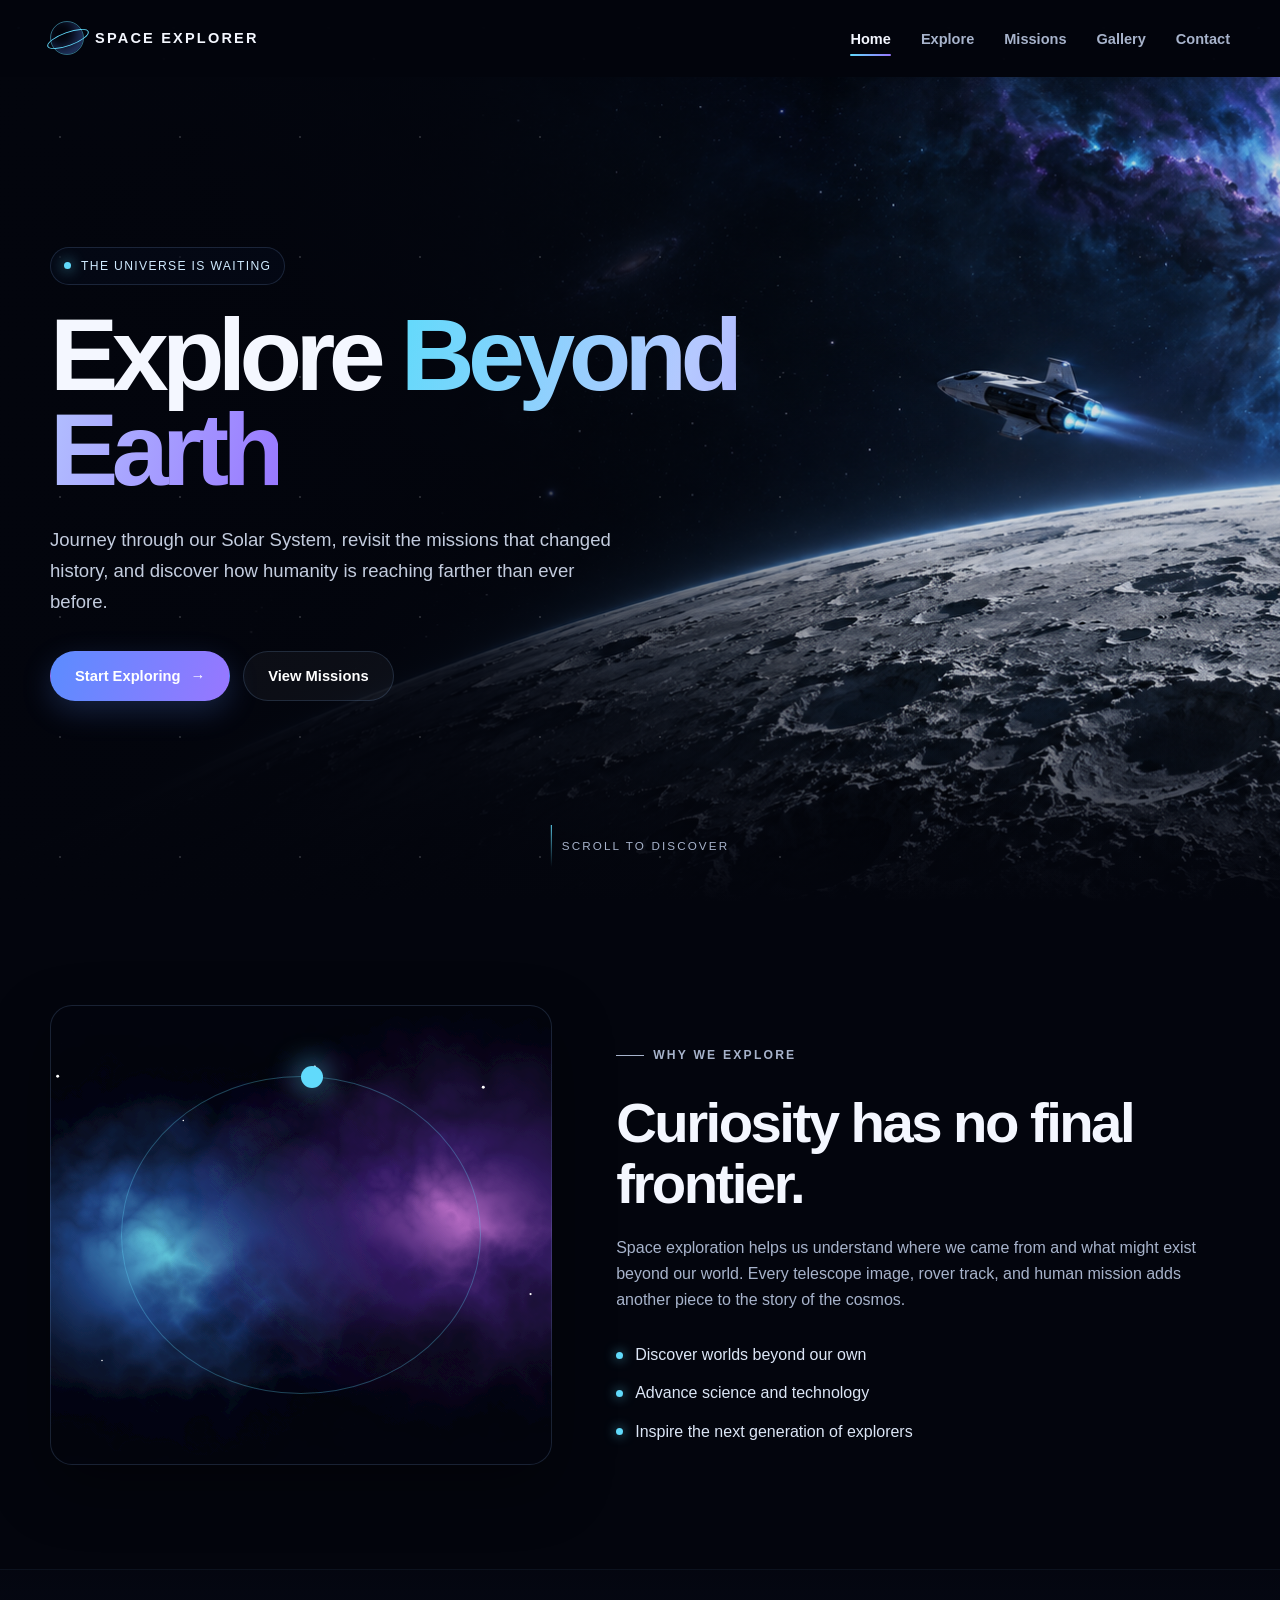
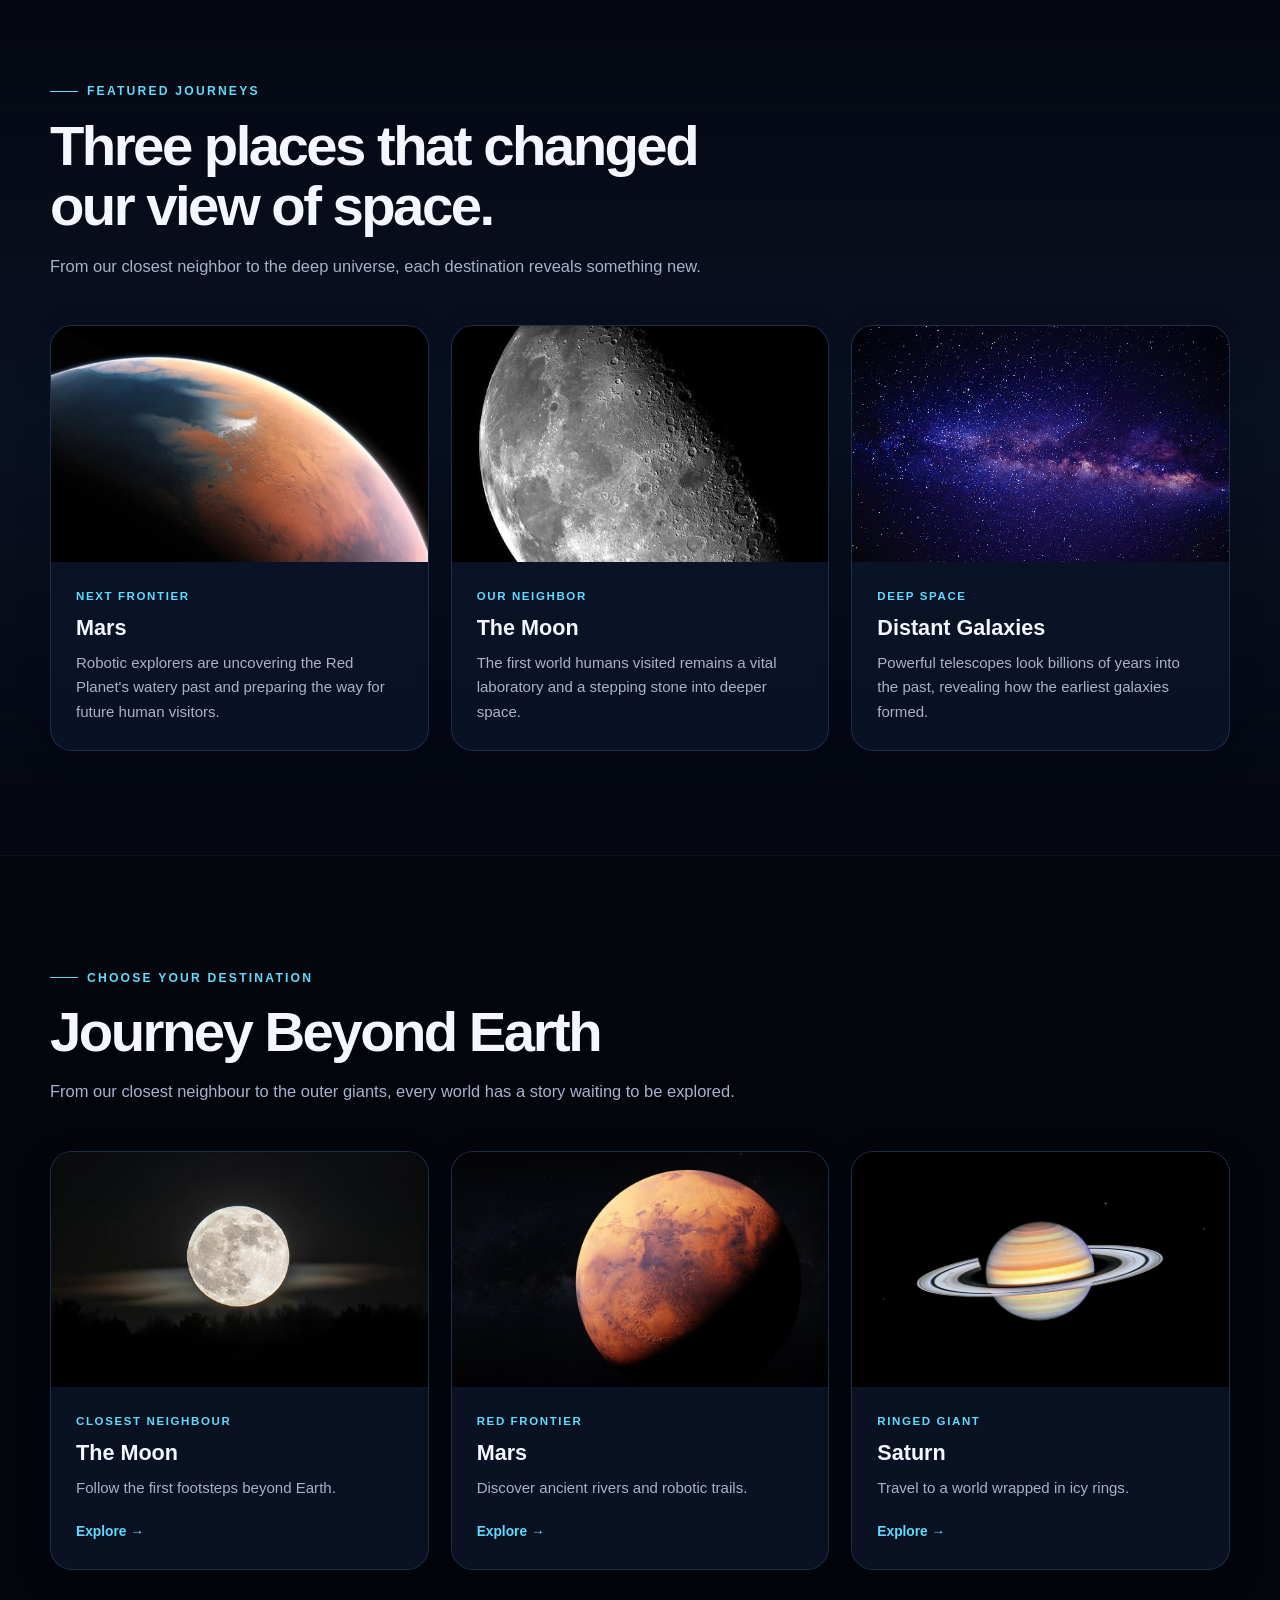
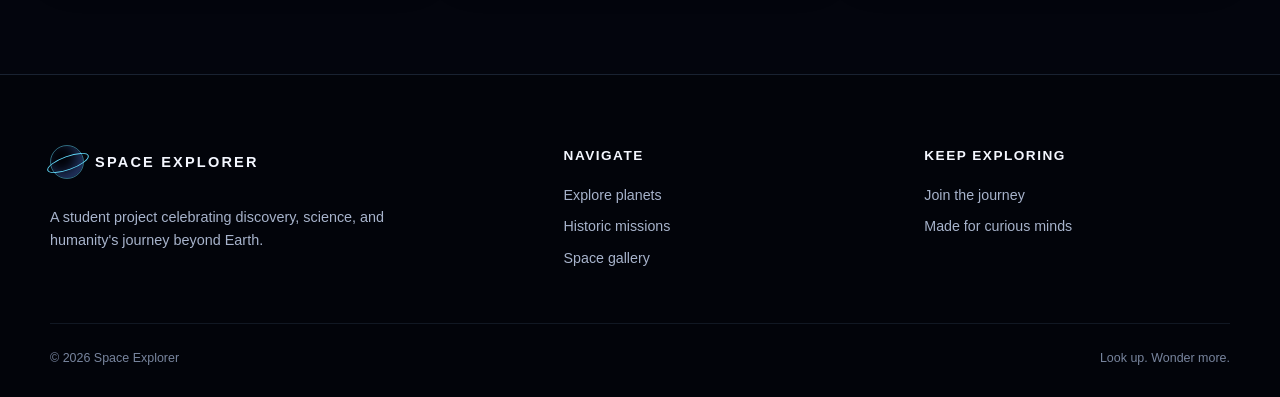
==== index.html @ 7b2f28d3 "Initial Space Explorer website" ====
<!DOCTYPE html>
<html lang="en">
<head>
  <meta charset="UTF-8">
  <meta name="viewport" content="width=device-width, initial-scale=1.0">
  <meta name="description" content="A modern student-built website about planets, missions and the wonder of space exploration.">
  <title>Space Explorer | Explore Beyond Earth</title>
  <link rel="stylesheet" href="css/style.css">
  <script src="js/script.js" defer></script>
</head>
<body>
  <header class="site-header">
    <nav class="navbar container" aria-label="Main navigation">
      <a class="logo" href="index.html" aria-label="Space Explorer home">
        <span class="logo-mark" aria-hidden="true"></span>SPACE EXPLORER
      </a>
      <button class="menu-toggle" type="button" aria-label="Open navigation menu" aria-expanded="false">
        <span></span>
      </button>
      <ul class="nav-links">
        <li><a class="nav-link active" href="index.html" aria-current="page">Home</a></li>
        <li><a class="nav-link" href="explore.html">Explore</a></li>
        <li><a class="nav-link" href="missions.html">Missions</a></li>
        <li><a class="nav-link" href="gallery.html">Gallery</a></li>
        <li><a class="nav-link" href="contact.html">Contact</a></li>
      </ul>
    </nav>
  </header>

  <main>
    <section class="hero">
      <div class="container">
        <div class="hero-content">
          <p class="hero-kicker">The universe is waiting</p>
          <h1>Explore <span>Beyond Earth</span></h1>
          <p class="hero-copy">Journey through our Solar System, revisit the missions that changed history, and discover how humanity is reaching farther than ever before.</p>
          <div class="hero-actions">
            <a class="button" href="explore.html">Start Exploring <span class="button-arrow" aria-hidden="true">→</span></a>
            <a class="button button-ghost" href="missions.html">View Missions</a>
          </div>
        </div>
      </div>
      <a class="scroll-cue" href="#about">Scroll to discover</a>
    </section>

    <section class="section" id="about">
      <div class="container story-grid">
        <div class="story-visual reveal" aria-hidden="true">
          <div class="story-orbit"></div>
        </div>
        <div class="story-content reveal delay-1">
          <p class="eyebrow">Why we explore</p>
          <h2 class="section-title">Curiosity has no final frontier.</h2>
          <p>Space exploration helps us understand where we came from and what might exist beyond our world. Every telescope image, rover track, and human mission adds another piece to the story of the cosmos.</p>
          <ul class="mini-list">
            <li>Discover worlds beyond our own</li>
            <li>Advance science and technology</li>
            <li>Inspire the next generation of explorers</li>
          </ul>
        </div>
      </div>
    </section>

    <section class="section section-soft">
      <div class="container">
        <div class="section-heading reveal">
          <p class="eyebrow">Featured journeys</p>
          <h2 class="section-title">Three places that changed our view of space.</h2>
          <p class="section-copy">From our closest neighbor to the deep universe, each destination reveals something new.</p>
        </div>
        <div class="card-grid">
          <article class="feature-card reveal">
            <div class="feature-image">
              <img src="images/marss.webp" alt="Stylized view of the red planet Mars" loading="lazy">
            </div>
            <div class="card-body">
              <span class="card-label">Next frontier</span>
              <h3 class="card-title">Mars</h3>
              <p class="card-copy">Robotic explorers are uncovering the Red Planet's watery past and preparing the way for future human visitors.</p>
            </div>
          </article>

          <article class="feature-card reveal delay-1">
            <div class="feature-image">
              <img src="images/moooon.jpg" alt="Lunar lander standing on the Moon" loading="lazy">
            </div>
            <div class="card-body">
              <span class="card-label">Our neighbor</span>
              <h3 class="card-title">The Moon</h3>
              <p class="card-copy">The first world humans visited remains a vital laboratory and a stepping stone into deeper space.</p>
            </div>
          </article>

          <article class="feature-card reveal delay-2">
            <div class="feature-image">
              <img src="images/gal.jpg" alt="Colorful blue and violet nebula" loading="lazy">
            </div>
            <div class="card-body">
              <span class="card-label">Deep space</span>
              <h3 class="card-title">Distant Galaxies</h3>
              <p class="card-copy">Powerful telescopes look billions of years into the past, revealing how the earliest galaxies formed.</p>
            </div>
          </article>
        </div>
      </div>
    </section>

    <section class="section">
      <div class="container">
        <div class="section-heading reveal">
          <p class="eyebrow">Choose your destination</p>
          <h2 class="section-title">Journey Beyond Earth</h2>
          <p class="section-copy">From our closest neighbour to the outer giants, every world has a story waiting to be explored.</p>
        </div>
        <div class="destination-grid">
          <article class="destination-card reveal">
            <div class="destination-image">
              <img src="images/mooon.jpeg" alt="Lunar lander on the Moon" loading="lazy">
            </div>
            <div class="card-body">
              <span class="card-label">Closest neighbour</span>
              <h3 class="card-title">The Moon</h3>
              <p class="card-copy">Follow the first footsteps beyond Earth.</p>
              <a class="destination-link" href="missions.html">Explore →</a>
            </div>
          </article>

          <article class="destination-card reveal delay-1">
            <div class="destination-image">
              <img src="images/maars.avif" alt="The red planet Mars" loading="lazy">
            </div>
            <div class="card-body">
              <span class="card-label">Red frontier</span>
              <h3 class="card-title">Mars</h3>
              <p class="card-copy">Discover ancient rivers and robotic trails.</p>
              <a class="destination-link" href="explore.html">Explore →</a>
            </div>
          </article>

          <article class="destination-card reveal delay-2">
            <div class="destination-image">
              <img src="images/satuuurn.jpg" alt="Saturn and its bright ring system" loading="lazy">
            </div>
            <div class="card-body">
              <span class="card-label">Ringed giant</span>
              <h3 class="card-title">Saturn</h3>
              <p class="card-copy">Travel to a world wrapped in icy rings.</p>
              <a class="destination-link" href="explore.html">Explore →</a>
            </div>
          </article>
        </div>
      </div>
    </section>
  </main>

  <footer class="site-footer">
    <div class="container">
      <div class="footer-grid">
        <div class="footer-brand">
          <a class="logo" href="index.html">
            <span class="logo-mark" aria-hidden="true"></span>SPACE EXPLORER
          </a>
          <p>A student project celebrating discovery, science, and humanity's journey beyond Earth.</p>
        </div>
        <div class="footer-column">
          <h2>Navigate</h2>
          <a href="explore.html">Explore planets</a>
          <a href="missions.html">Historic missions</a>
          <a href="gallery.html">Space gallery</a>
        </div>
        <div class="footer-column">
          <h2>Keep exploring</h2>
          <a href="contact.html">Join the journey</a>
          <span>Made for curious minds</span>
        </div>
      </div>
      <div class="footer-bottom">
        <span>© 2026 Space Explorer</span>
        <span>Look up. Wonder more.</span>
      </div>
    </div>
  </footer>

  <button class="scroll-top" type="button" aria-label="Scroll to top">↑</button>
</body>
</html>
---- css/style.css ----
/* ---------- Design system ---------- */
:root {
  --bg: #03050d;
  --bg-soft: #080d1b;
  --surface: rgba(13, 22, 43, 0.76);
  --surface-solid: #0d162b;
  --line: rgba(143, 193, 255, 0.16);
  --text: #f4f7ff;
  --muted: #a7b3cb;
  --cyan: #61dafb;
  --blue: #5b8cff;
  --violet: #9877ff;
  --radius: 22px;
  --shadow: 0 22px 60px rgba(0, 0, 0, 0.35);
  --max: 1180px;
}

* {
  box-sizing: border-box;
  margin: 0;
  padding: 0;
}

html {
  scroll-behavior: smooth;
}

body {
  min-height: 100vh;
  overflow-x: hidden;
  background: var(--bg);
  color: var(--text);
  font-family: Inter, "Segoe UI", Arial, sans-serif;
  line-height: 1.65;
}

body::before {
  position: fixed;
  z-index: -1;
  inset: 0;
  background-image:
    radial-gradient(circle at 12% 18%, rgba(97, 218, 251, 0.75) 0 1px, transparent 1.5px),
    radial-gradient(circle at 58% 78%, rgba(152, 119, 255, 0.55) 0 1px, transparent 1.5px);
  background-size: 155px 155px, 270px 270px;
  content: "";
  opacity: 0.32;
  pointer-events: none;
  animation: twinkle-soft 7s ease-in-out infinite alternate;
}

body::after {
  position: fixed;
  z-index: -1;
  inset: 0;
  background-image:
    radial-gradient(circle at 78% 28%, rgba(255, 255, 255, 0.75) 0 1px, transparent 1.5px),
    radial-gradient(circle at 32% 68%, rgba(97, 218, 251, 0.7) 0 1px, rgba(97, 218, 251, 0.12) 2px, transparent 4px);
  background-size: 210px 210px, 330px 330px;
  content: "";
  opacity: 0.2;
  pointer-events: none;
  animation: twinkle-bright 9.5s 1.7s ease-in-out infinite alternate;
}

@keyframes twinkle-soft {
  0%, 100% { opacity: 0.2; }
  45% { opacity: 0.36; }
  72% { opacity: 0.27; }
}

@keyframes twinkle-bright {
  0%, 100% { opacity: 0.14; }
  38% { opacity: 0.25; }
  67% { opacity: 0.4; }
}

img {
  display: block;
  max-width: 100%;
}

a {
  color: inherit;
  text-decoration: none;
}

button,
input,
textarea {
  font: inherit;
}

.container {
  width: min(calc(100% - 40px), var(--max));
  margin-inline: auto;
}

.eyebrow {
  display: inline-flex;
  align-items: center;
  gap: 9px;
  margin-bottom: 14px;
  color: var(--cyan);
  font-size: 0.76rem;
  font-weight: 750;
  letter-spacing: 0.18em;
  text-transform: uppercase;
}

.eyebrow::before {
  width: 28px;
  height: 1px;
  background: currentColor;
  content: "";
}

.section {
  padding: 104px 0;
}

.section-soft {
  background: linear-gradient(180deg, rgba(8, 13, 27, 0.25), rgba(13, 22, 43, 0.72), rgba(8, 13, 27, 0.25));
  border-block: 1px solid rgba(143, 193, 255, 0.06);
}

.section-heading {
  max-width: 700px;
  margin-bottom: 45px;
}

.section-heading.center {
  margin-inline: auto;
  text-align: center;
}

.section-heading.center .eyebrow {
  justify-content: center;
}

.section-title {
  font-size: clamp(2rem, 4.4vw, 3.55rem);
  font-weight: 750;
  letter-spacing: -0.045em;
  line-height: 1.08;
}

.section-copy {
  margin-top: 16px;
  color: var(--muted);
  font-size: 1.03rem;
}

.accent {
  color: var(--cyan);
}

/* ---------- Navigation ---------- */
.site-header {
  position: sticky;
  z-index: 1000;
  top: 0;
  border-bottom: 1px solid transparent;
  background: rgba(3, 5, 13, 0.7);
  backdrop-filter: blur(18px);
  transition: border-color 0.3s ease, background 0.3s ease;
}

.site-header.scrolled {
  border-color: var(--line);
  background: rgba(3, 5, 13, 0.92);
}

.navbar {
  display: flex;
  min-height: 76px;
  align-items: center;
  justify-content: space-between;
}

.logo {
  display: inline-flex;
  align-items: center;
  gap: 11px;
  font-size: 0.91rem;
  font-weight: 800;
  letter-spacing: 0.15em;
}

.logo-mark {
  position: relative;
  width: 34px;
  height: 34px;
  border: 1px solid rgba(97, 218, 251, 0.48);
  border-radius: 50%;
  box-shadow: inset -6px -5px 12px rgba(91, 140, 255, 0.35);
}

.logo-mark::before {
  position: absolute;
  width: 42px;
  height: 12px;
  top: 10px;
  left: -5px;
  border: 1px solid var(--cyan);
  border-radius: 50%;
  content: "";
  transform: rotate(-20deg);
}

.nav-links {
  display: flex;
  align-items: center;
  gap: 30px;
  list-style: none;
}

.nav-link {
  position: relative;
  display: block;
  padding: 26px 0 23px;
  color: var(--muted);
  font-size: 0.91rem;
  font-weight: 600;
  transition: color 0.25s ease;
}

.nav-link::after {
  position: absolute;
  right: 0;
  bottom: 19px;
  left: 0;
  height: 2px;
  border-radius: 10px;
  background: linear-gradient(90deg, var(--cyan), var(--violet));
  content: "";
  transform: scaleX(0);
  transition: transform 0.25s ease;
}

.nav-link:hover,
.nav-link.active {
  color: var(--text);
}

.nav-link:hover::after,
.nav-link.active::after {
  transform: scaleX(1);
}

.menu-toggle {
  display: none;
  width: 44px;
  height: 44px;
  place-items: center;
  border: 1px solid var(--line);
  border-radius: 12px;
  background: rgba(255, 255, 255, 0.04);
  color: var(--text);
  cursor: pointer;
}

.menu-toggle span,
.menu-toggle::before,
.menu-toggle::after {
  width: 20px;
  height: 2px;
  border-radius: 2px;
  background: currentColor;
  content: "";
  transition: 0.25s ease;
}

.menu-toggle span {
  display: block;
  margin: 5px 0;
}

.menu-toggle.open span {
  opacity: 0;
}

.menu-toggle.open::before {
  transform: translateY(7px) rotate(45deg);
}

.menu-toggle.open::after {
  transform: translateY(-7px) rotate(-45deg);
}

/* ---------- Buttons ---------- */
.button {
  display: inline-flex;
  min-height: 50px;
  align-items: center;
  justify-content: center;
  gap: 10px;
  padding: 0 24px;
  border: 1px solid transparent;
  border-radius: 999px;
  background: linear-gradient(110deg, var(--blue), var(--violet));
  box-shadow: 0 10px 30px rgba(91, 140, 255, 0.22);
  color: white;
  font-size: 0.92rem;
  font-weight: 700;
  cursor: pointer;
  transition: transform 0.25s ease, box-shadow 0.25s ease, filter 0.25s ease;
}

.button:hover {
  box-shadow: 0 14px 34px rgba(91, 140, 255, 0.35);
  filter: brightness(1.08);
  transform: translateY(-3px);
}

.button-ghost {
  border-color: var(--line);
  background: rgba(255, 255, 255, 0.04);
  box-shadow: none;
}

.button-arrow {
  transition: transform 0.25s ease;
}

.button:hover .button-arrow {
  transform: translateX(4px);
}

/* ---------- Home hero ---------- */
.hero {
  position: relative;
  min-height: calc(100vh - 76px);
  display: grid;
  align-items: center;
  overflow: hidden;
  background:
    linear-gradient(90deg, rgba(3, 5, 13, 0.98) 0%, rgba(3, 5, 13, 0.86) 35%, rgba(3, 5, 13, 0.13) 72%),
    linear-gradient(0deg, var(--bg) 0%, transparent 28%),
    url("../images/hero-space.png") center / cover no-repeat;
}

.hero::before {
  position: absolute;
  inset: 0;
  background-image: radial-gradient(circle, rgba(255, 255, 255, 0.8) 0 1px, transparent 1.4px);
  background-size: 120px 120px;
  content: "";
  opacity: 0.18;
  animation: star-drift 24s linear infinite;
  pointer-events: none;
}

@keyframes star-drift {
  to { transform: translate3d(-60px, 40px, 0); }
}

.hero-content {
  position: relative;
  z-index: 1;
  max-width: 720px;
  padding: 100px 0 130px;
}

.hero-kicker {
  display: inline-flex;
  align-items: center;
  gap: 10px;
  margin-bottom: 22px;
  padding: 8px 13px;
  border: 1px solid var(--line);
  border-radius: 999px;
  background: rgba(5, 11, 25, 0.6);
  color: #cfeaff;
  font-size: 0.76rem;
  letter-spacing: 0.11em;
  text-transform: uppercase;
}

.hero-kicker::before {
  width: 7px;
  height: 7px;
  border-radius: 50%;
  background: var(--cyan);
  box-shadow: 0 0 14px var(--cyan);
  content: "";
}

.hero h1 {
  max-width: 700px;
  font-size: clamp(3.4rem, 8vw, 7rem);
  font-weight: 760;
  letter-spacing: -0.065em;
  line-height: 0.93;
}

.hero h1 span {
  background: linear-gradient(105deg, var(--cyan), #b5c8ff 52%, var(--violet));
  background-clip: text;
  color: transparent;
}

.hero-copy {
  max-width: 580px;
  margin: 28px 0 34px;
  color: #c3ccde;
  font-size: clamp(1rem, 1.6vw, 1.16rem);
}

.hero-actions {
  display: flex;
  flex-wrap: wrap;
  gap: 13px;
}

.scroll-cue {
  position: absolute;
  z-index: 2;
  bottom: 34px;
  left: 50%;
  display: flex;
  align-items: center;
  gap: 10px;
  color: var(--muted);
  font-size: 0.73rem;
  letter-spacing: 0.18em;
  text-transform: uppercase;
  transform: translateX(-50%);
}

.scroll-cue::before {
  width: 1px;
  height: 42px;
  background: linear-gradient(var(--cyan), transparent);
  content: "";
  animation: cue 2s ease-in-out infinite;
}

@keyframes cue {
  50% { transform: translateY(8px); }
}

/* ---------- Cards and home sections ---------- */
.story-grid {
  display: grid;
  grid-template-columns: 0.9fr 1.1fr;
  gap: 64px;
  align-items: center;
}

.story-visual {
  position: relative;
  min-height: 460px;
  overflow: hidden;
  border: 1px solid var(--line);
  border-radius: var(--radius);
  background: url("../images/gallery-nebula.svg") center / cover;
  box-shadow: var(--shadow);
}

.story-orbit {
  position: absolute;
  inset: 70px;
  border: 1px solid rgba(97, 218, 251, 0.3);
  border-radius: 50%;
  animation: orbit 18s linear infinite;
}

.story-orbit::before {
  position: absolute;
  width: 22px;
  height: 22px;
  top: -11px;
  left: 50%;
  border-radius: 50%;
  background: var(--cyan);
  box-shadow: 0 0 30px var(--cyan);
  content: "";
}

@keyframes orbit { to { transform: rotate(360deg); } }

.story-content p {
  margin: 20px 0 28px;
  color: var(--muted);
}

.mini-list {
  display: grid;
  gap: 12px;
  list-style: none;
}

.mini-list li {
  display: flex;
  align-items: center;
  gap: 12px;
  color: #dce6f6;
}

.mini-list li::before {
  width: 7px;
  height: 7px;
  border-radius: 50%;
  background: var(--cyan);
  box-shadow: 0 0 12px rgba(97, 218, 251, 0.75);
  content: "";
}

.card-grid {
  display: grid;
  grid-template-columns: repeat(3, 1fr);
  gap: 22px;
}

.feature-card,
.planet-card,
.mission-card {
  overflow: hidden;
  border: 1px solid var(--line);
  border-radius: var(--radius);
  background: var(--surface);
  box-shadow: 0 12px 34px rgba(0, 0, 0, 0.15);
  transition: transform 0.3s ease, border-color 0.3s ease, box-shadow 0.3s ease;
}

.feature-card:hover,
.planet-card:hover,
.mission-card:hover {
  border-color: rgba(97, 218, 251, 0.4);
  box-shadow: 0 24px 55px rgba(0, 0, 0, 0.36), 0 0 24px rgba(91, 140, 255, 0.09);
  transform: translateY(-7px);
}

.feature-image,
.planet-image,
.mission-image,
.destination-image {
  overflow: hidden;
  aspect-ratio: 16 / 10;
  background: #050814;
}

.feature-image img,
.planet-image img,
.mission-image img,
.destination-image img {
  width: 100%;
  height: 100%;
  object-fit: cover;
  object-position: center;
  transition: transform 0.55s ease;
}

.planet-image img {
  object-fit: contain;
}

.feature-card:hover img,
.planet-card:hover img,
.mission-card:hover img {
  transform: scale(1.06);
}

.destination-card:hover .destination-image img {
  transform: scale(1.045);
}

.card-body {
  padding: 25px;
}

.card-label {
  display: block;
  margin-bottom: 9px;
  color: var(--cyan);
  font-size: 0.72rem;
  font-weight: 750;
  letter-spacing: 0.14em;
  text-transform: uppercase;
}

.card-title {
  margin-bottom: 10px;
  font-size: 1.35rem;
  line-height: 1.2;
}

.card-copy {
  color: var(--muted);
  font-size: 0.94rem;
}

/* ---------- Home destinations ---------- */
.destination-grid {
  display: grid;
  grid-template-columns: repeat(3, 1fr);
  gap: 22px;
}

.destination-card {
  overflow: hidden;
  border: 1px solid var(--line);
  border-radius: var(--radius);
  background: var(--surface);
  box-shadow: 0 12px 34px rgba(0, 0, 0, 0.15);
  transition: transform 0.3s ease, border-color 0.3s ease, box-shadow 0.3s ease;
}

.destination-card:hover {
  border-color: rgba(97, 218, 251, 0.44);
  box-shadow: 0 24px 55px rgba(0, 0, 0, 0.34), 0 0 24px rgba(91, 140, 255, 0.09);
  transform: translateY(-7px);
}

.destination-link {
  position: relative;
  display: inline-flex;
  margin-top: 20px;
  color: var(--cyan);
  font-size: 0.86rem;
  font-weight: 700;
  transition: transform 0.25s ease;
}

.destination-link::after {
  position: absolute;
  right: 0;
  bottom: -3px;
  left: 0;
  height: 1px;
  background: currentColor;
  content: "";
  transform: scaleX(0);
  transform-origin: left;
  transition: transform 0.25s ease;
}

.destination-card:hover .destination-link {
  transform: translateX(3px);
}

.destination-card:hover .destination-link::after {
  transform: scaleX(1);
}

/* ---------- Inner page hero ---------- */
.page-hero {
  position: relative;
  display: grid;
  min-height: 440px;
  align-items: center;
  overflow: hidden;
  border-bottom: 1px solid var(--line);
  background:
    radial-gradient(circle at 78% 40%, rgba(91, 140, 255, 0.22), transparent 33%),
    radial-gradient(circle at 18% 15%, rgba(152, 119, 255, 0.13), transparent 25%);
}

.page-hero-content {
  position: relative;
  z-index: 1;
  max-width: 760px;
  padding: 92px 0;
}

.page-hero h1 {
  font-size: clamp(3rem, 7vw, 5.6rem);
  letter-spacing: -0.055em;
  line-height: 0.98;
}

.page-hero p {
  max-width: 620px;
  margin-top: 22px;
  color: var(--muted);
  font-size: 1.08rem;
}

/* ---------- Explore ---------- */
.planet-grid {
  display: grid;
  grid-template-columns: repeat(4, 1fr);
  gap: 22px;
}

.planet-card .card-body {
  padding: 22px;
}

.planet-fact {
  display: flex;
  gap: 10px;
  margin-top: 18px;
  padding-top: 16px;
  border-top: 1px solid var(--line);
  color: #dce8f8;
  font-size: 0.84rem;
}

.planet-fact::before {
  color: var(--cyan);
  content: "✦";
}

.system-note {
  display: grid;
  grid-template-columns: 1.2fr 0.8fr;
  gap: 35px;
  align-items: center;
  padding: 44px;
  border: 1px solid var(--line);
  border-radius: var(--radius);
  background: linear-gradient(120deg, rgba(91, 140, 255, 0.13), rgba(152, 119, 255, 0.06));
}

.system-note p {
  color: var(--muted);
}

.distance {
  text-align: right;
}

.distance strong {
  display: block;
  color: var(--cyan);
  font-size: clamp(2rem, 4vw, 3.2rem);
  line-height: 1;
}

.distance span {
  color: var(--muted);
  font-size: 0.82rem;
}

/* ---------- Missions ---------- */
.timeline {
  position: relative;
  display: grid;
  gap: 32px;
}

.timeline::before {
  position: absolute;
  top: 0;
  bottom: 0;
  left: 50%;
  width: 1px;
  background: linear-gradient(var(--cyan), rgba(152, 119, 255, 0.3), transparent);
  content: "";
}

.mission-card {
  width: calc(50% - 36px);
}

.mission-card:nth-child(even) {
  margin-left: calc(50% + 36px);
}

.mission-card::after {
  position: absolute;
  width: 12px;
  height: 12px;
  border: 3px solid var(--bg);
  border-radius: 50%;
  background: var(--cyan);
  box-shadow: 0 0 18px rgba(97, 218, 251, 0.7);
  content: "";
}

.mission-card:nth-child(odd)::after {
  top: 36px;
  right: -43px;
}

.mission-card:nth-child(even)::after {
  top: 36px;
  left: -43px;
}

.mission-card {
  position: relative;
}

.mission-meta {
  display: flex;
  align-items: center;
  justify-content: space-between;
  gap: 16px;
  margin-bottom: 8px;
}

.mission-year {
  color: var(--cyan);
  font-size: 0.82rem;
  font-weight: 800;
  letter-spacing: 0.12em;
}

.achievement {
  margin-top: 16px;
  padding: 13px 15px;
  border-left: 2px solid var(--violet);
  border-radius: 0 8px 8px 0;
  background: rgba(152, 119, 255, 0.07);
  color: #dfe5f4;
  font-size: 0.86rem;
}

/* ---------- Gallery ---------- */
.gallery-grid {
  display: grid;
  grid-auto-rows: 250px;
  grid-template-columns: repeat(3, 1fr);
  gap: 18px;
}

.gallery-item {
  position: relative;
  overflow: hidden;
  border: 1px solid var(--line);
  border-radius: 18px;
  background: var(--surface-solid);
  cursor: zoom-in;
}

.gallery-item.wide {
  grid-column: span 2;
}

.gallery-item.tall {
  grid-row: span 2;
}

.gallery-item img {
  width: 100%;
  height: 100%;
  object-fit: cover;
  object-position: center;
  transition: transform 0.55s ease, filter 0.4s ease;
}

.gallery-overlay {
  position: absolute;
  inset: 0;
  display: flex;
  flex-direction: column;
  justify-content: flex-end;
  padding: 25px;
  background: linear-gradient(transparent 35%, rgba(2, 5, 13, 0.92));
  opacity: 0;
  transform: translateY(12px);
  transition: opacity 0.35s ease, transform 0.35s ease;
}

.gallery-overlay span {
  color: var(--cyan);
  font-size: 0.68rem;
  font-weight: 750;
  letter-spacing: 0.13em;
  text-transform: uppercase;
}

.gallery-overlay h2 {
  margin-top: 5px;
  font-size: 1.28rem;
}

.gallery-item:hover img {
  filter: brightness(0.82);
  transform: scale(1.07);
}

.gallery-item:hover .gallery-overlay,
.gallery-item:focus .gallery-overlay {
  opacity: 1;
  transform: translateY(0);
}

.lightbox {
  position: fixed;
  z-index: 2000;
  inset: 0;
  display: grid;
  padding: 30px;
  place-items: center;
  background: rgba(1, 3, 9, 0.94);
  opacity: 0;
  visibility: hidden;
  transition: opacity 0.25s ease, visibility 0.25s ease;
}

.lightbox.open {
  opacity: 1;
  visibility: visible;
}

.lightbox img {
  max-width: min(1100px, 90vw);
  max-height: 82vh;
  border: 1px solid var(--line);
  border-radius: 16px;
  box-shadow: var(--shadow);
}

.lightbox-close {
  position: absolute;
  top: 22px;
  right: 28px;
  width: 44px;
  height: 44px;
  border: 1px solid var(--line);
  border-radius: 50%;
  background: rgba(255, 255, 255, 0.08);
  color: white;
  font-size: 1.5rem;
  cursor: pointer;
}

/* ---------- Contact ---------- */
.contact-grid {
  display: grid;
  grid-template-columns: 0.8fr 1.2fr;
  gap: 60px;
  align-items: start;
}

.contact-intro p {
  margin: 20px 0 30px;
  color: var(--muted);
}

.signal-visual {
  position: relative;
  width: min(100%, 310px);
  height: 150px;
  overflow: hidden;
  border-block: 1px solid rgba(143, 193, 255, 0.1);
  background: linear-gradient(90deg, rgba(97, 218, 251, 0.04), transparent 75%);
}

.signal-visual::before {
  position: absolute;
  top: 67px;
  left: 27px;
  width: 10px;
  height: 10px;
  border-radius: 50%;
  background: var(--cyan);
  box-shadow: 0 0 16px rgba(97, 218, 251, 0.75);
  content: "";
}

.signal-waves,
.signal-waves::before,
.signal-waves::after {
  position: absolute;
  border: 1px solid transparent;
  border-right-color: rgba(97, 218, 251, 0.58);
  border-radius: 50%;
  content: "";
  animation: signal-pulse 3.2s ease-in-out infinite;
}

.signal-waves {
  top: 24px;
  left: -16px;
  width: 96px;
  height: 96px;
}

.signal-waves::before {
  inset: 15px;
  animation-delay: 0.35s;
}

.signal-waves::after {
  inset: 30px;
  animation-delay: 0.7s;
}

.signal-status {
  position: absolute;
  right: 18px;
  bottom: 18px;
  color: rgba(167, 179, 203, 0.72);
  font-size: 0.67rem;
  font-weight: 700;
  letter-spacing: 0.16em;
  text-transform: uppercase;
}

@keyframes signal-pulse {
  0%, 100% { opacity: 0.25; }
  50% { opacity: 0.82; }
}

.contact-form {
  padding: 35px;
  border: 1px solid var(--line);
  border-radius: var(--radius);
  background: var(--surface);
  box-shadow: var(--shadow);
}

.form-row {
  display: grid;
  grid-template-columns: 1fr 1fr;
  gap: 18px;
}

.form-group {
  margin-bottom: 19px;
}

.form-group label {
  display: block;
  margin-bottom: 8px;
  color: #d8e0ef;
  font-size: 0.83rem;
  font-weight: 650;
}

.form-group input,
.form-group textarea {
  width: 100%;
  border: 1px solid var(--line);
  border-radius: 12px;
  outline: none;
  background: rgba(1, 5, 14, 0.65);
  color: var(--text);
  transition: border-color 0.25s ease, box-shadow 0.25s ease;
}

.form-group input {
  height: 50px;
  padding: 0 15px;
}

.form-group textarea {
  min-height: 145px;
  padding: 13px 15px;
  resize: vertical;
}

.form-group input:focus,
.form-group textarea:focus {
  border-color: var(--cyan);
  box-shadow: 0 0 0 3px rgba(97, 218, 251, 0.1);
}

.form-group input.invalid,
.form-group textarea.invalid {
  border-color: #ff7b91;
}

.form-status {
  min-height: 24px;
  margin-top: 15px;
  color: var(--cyan);
  font-size: 0.88rem;
}

.curiosity-banner {
  position: relative;
  overflow: hidden;
  padding: 70px 30px;
  border: 1px solid var(--line);
  border-radius: var(--radius);
  background:
    linear-gradient(90deg, rgba(3, 5, 13, 0.88), rgba(3, 5, 13, 0.34)),
    url("../images/gallery-nebula.svg") center / cover;
  text-align: center;
}

.curiosity-banner h2 {
  font-size: clamp(2rem, 5vw, 4rem);
  letter-spacing: -0.05em;
}

.curiosity-banner p {
  max-width: 600px;
  margin: 13px auto 0;
  color: #c7d1e4;
}

/* ---------- Footer ---------- */
.site-footer {
  padding: 70px 0 28px;
  border-top: 1px solid var(--line);
  background: #02040a;
}

.footer-grid {
  display: grid;
  grid-template-columns: 1.2fr 0.8fr 0.8fr;
  gap: 55px;
  padding-bottom: 45px;
}

.footer-brand p {
  max-width: 390px;
  margin-top: 18px;
  color: var(--muted);
  font-size: 0.9rem;
}

.footer-column h2 {
  margin-bottom: 16px;
  font-size: 0.85rem;
  letter-spacing: 0.11em;
  text-transform: uppercase;
}

.footer-column a,
.footer-column span {
  display: block;
  width: fit-content;
  margin: 8px 0;
  color: var(--muted);
  font-size: 0.89rem;
  transition: color 0.2s ease;
}

.footer-column a:hover {
  color: var(--cyan);
}

.footer-bottom {
  display: flex;
  justify-content: space-between;
  gap: 20px;
  padding-top: 24px;
  border-top: 1px solid rgba(143, 193, 255, 0.1);
  color: #78859e;
  font-size: 0.78rem;
}

.scroll-top {
  position: fixed;
  z-index: 900;
  right: 25px;
  bottom: 25px;
  width: 46px;
  height: 46px;
  border: 1px solid var(--line);
  border-radius: 50%;
  background: rgba(13, 22, 43, 0.9);
  color: var(--cyan);
  cursor: pointer;
  opacity: 0;
  pointer-events: none;
  transform: translateY(12px);
  transition: opacity 0.25s ease, transform 0.25s ease, background 0.25s ease;
}

.scroll-top.show {
  opacity: 1;
  pointer-events: auto;
  transform: translateY(0);
}

.scroll-top:hover {
  background: var(--surface-solid);
}

/* ---------- Scroll reveal ---------- */
.reveal {
  opacity: 0;
  transform: translateY(28px);
  transition: opacity 0.7s ease, transform 0.7s ease;
}

.reveal.visible {
  opacity: 1;
  transform: translateY(0);
}

.delay-1 { transition-delay: 0.08s; }
.delay-2 { transition-delay: 0.16s; }
.delay-3 { transition-delay: 0.24s; }

/* ---------- Responsive ---------- */
@media (max-width: 1000px) {
  .planet-grid { grid-template-columns: repeat(2, 1fr); }
  .card-grid { grid-template-columns: repeat(2, 1fr); }
  .card-grid .feature-card:last-child { grid-column: span 2; }
  .destination-grid { grid-template-columns: repeat(2, 1fr); }
  .destination-card:last-child { grid-column: span 2; }
}

@media (max-width: 820px) {
  .section { padding: 78px 0; }
  .menu-toggle { display: grid; }
  .nav-links {
    position: absolute;
    top: 76px;
    right: 20px;
    left: 20px;
    display: grid;
    gap: 0;
    padding: 12px 20px;
    border: 1px solid var(--line);
    border-radius: 16px;
    background: rgba(5, 10, 22, 0.98);
    box-shadow: var(--shadow);
    opacity: 0;
    pointer-events: none;
    transform: translateY(-10px);
    transition: opacity 0.25s ease, transform 0.25s ease;
  }
  .nav-links.open { opacity: 1; pointer-events: auto; transform: translateY(0); }
  .nav-link { padding: 14px 0; }
  .nav-link::after { bottom: 9px; transform-origin: left; }
  .hero { min-height: 720px; background-position: 62% center; }
  .hero-content { padding: 90px 0 150px; }
  .story-grid, .contact-grid { grid-template-columns: 1fr; }
  .story-visual { min-height: 380px; }
  .system-note { grid-template-columns: 1fr; }
  .distance { text-align: left; }
  .timeline::before { left: 9px; }
  .mission-card, .mission-card:nth-child(even) { width: calc(100% - 38px); margin-left: 38px; }
  .mission-card:nth-child(odd)::after, .mission-card:nth-child(even)::after { top: 30px; right: auto; left: -36px; }
  .gallery-grid { grid-template-columns: repeat(2, 1fr); }
  .footer-grid { grid-template-columns: 1fr 1fr; }
  .footer-brand { grid-column: span 2; }
}

@media (max-width: 580px) {
  .container { width: min(calc(100% - 28px), var(--max)); }
  .hero { min-height: 680px; background-position: 68% center; }
  .hero h1 { font-size: clamp(3rem, 17vw, 4.7rem); }
  .hero-actions { align-items: stretch; flex-direction: column; }
  .hero-actions .button { width: 100%; }
  .page-hero { min-height: 370px; }
  .planet-grid, .card-grid, .destination-grid { grid-template-columns: 1fr; }
  .card-grid .feature-card:last-child { grid-column: auto; }
  .destination-card:last-child { grid-column: auto; }
  .story-visual { min-height: 310px; }
  .story-orbit { inset: 50px; }
  .system-note { padding: 30px 24px; }
  .gallery-grid { grid-auto-rows: 230px; grid-template-columns: 1fr; }
  .gallery-item.wide { grid-column: auto; }
  .gallery-item.tall { grid-row: span 1; }
  .gallery-overlay { opacity: 1; transform: none; }
  .form-row { grid-template-columns: 1fr; gap: 0; }
  .contact-form { padding: 24px; }
  .footer-grid { grid-template-columns: 1fr; gap: 32px; }
  .footer-brand { grid-column: auto; }
  .footer-bottom { flex-direction: column; }
}

@media (prefers-reduced-motion: reduce) {
  html { scroll-behavior: auto; }
  *, *::before, *::after { animation-duration: 0.01ms !important; animation-iteration-count: 1 !important; transition-duration: 0.01ms !important; }
  .reveal { opacity: 1; transform: none; }
}
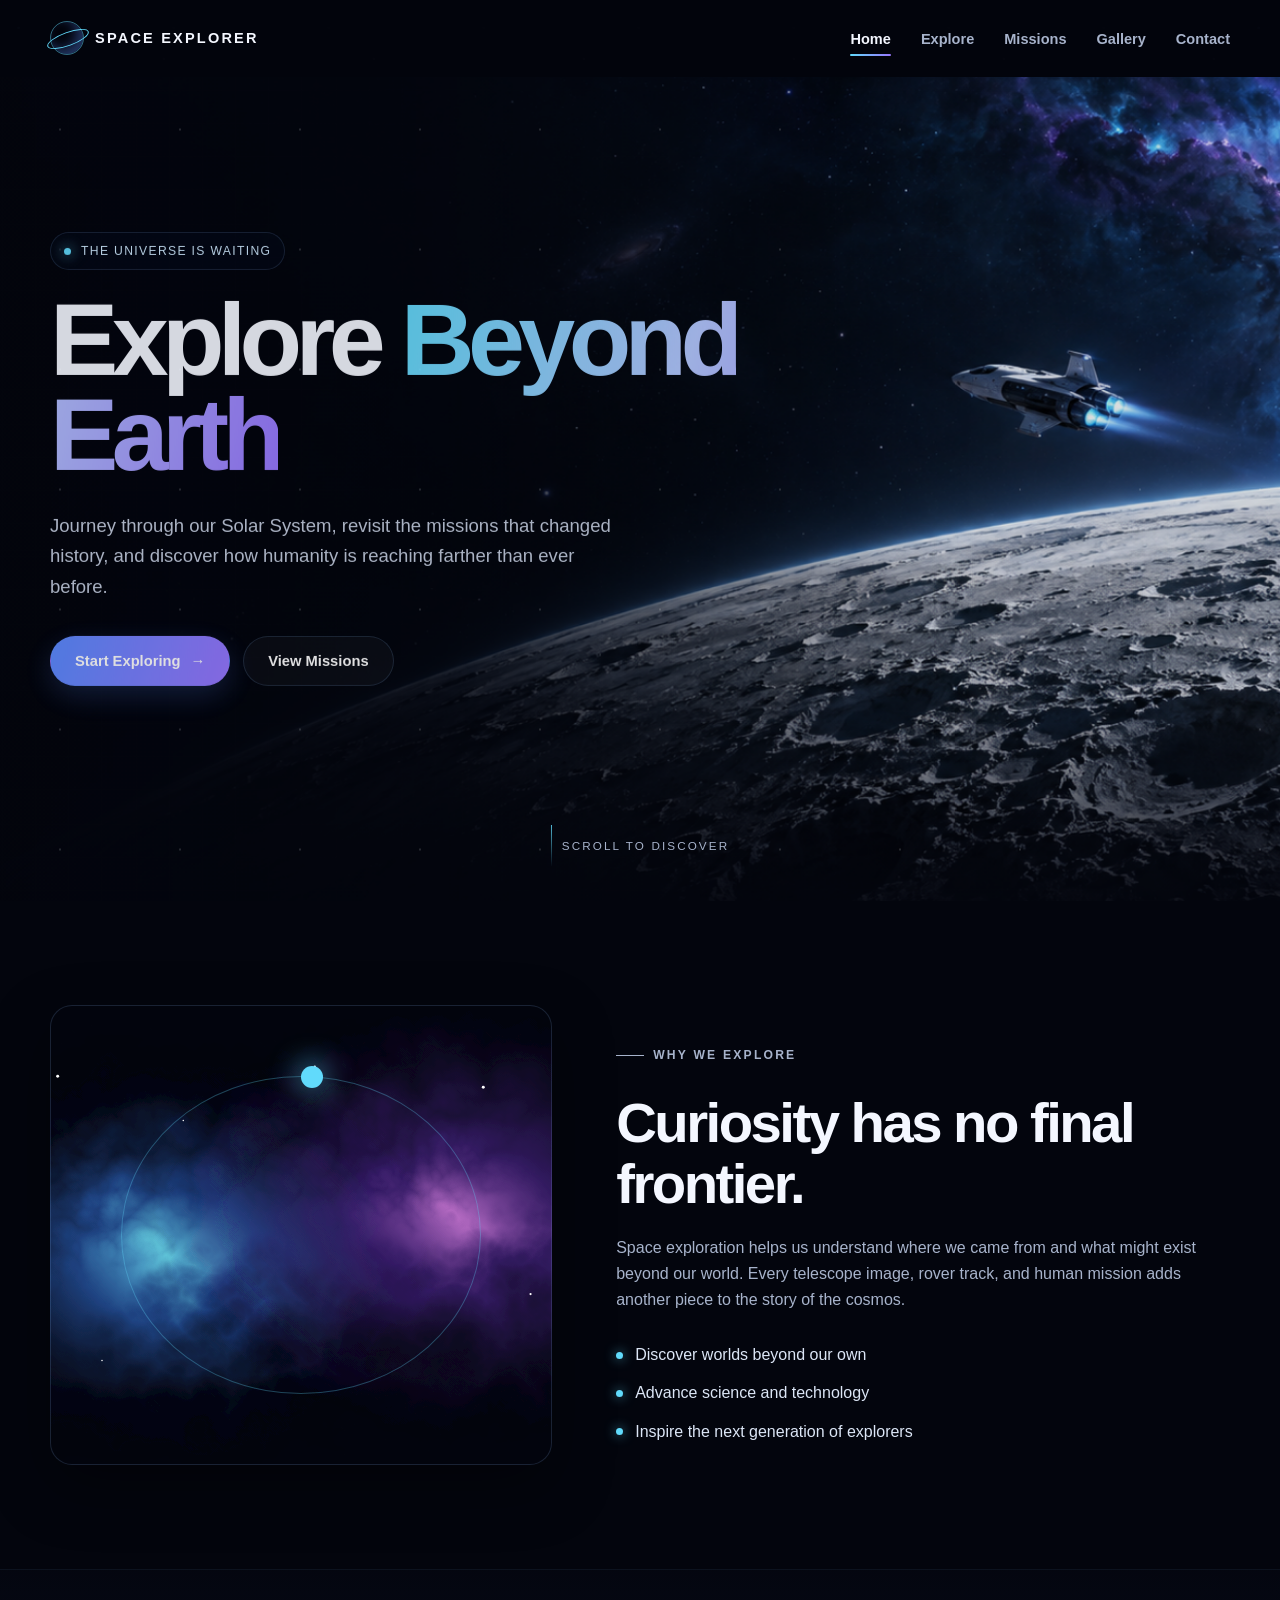
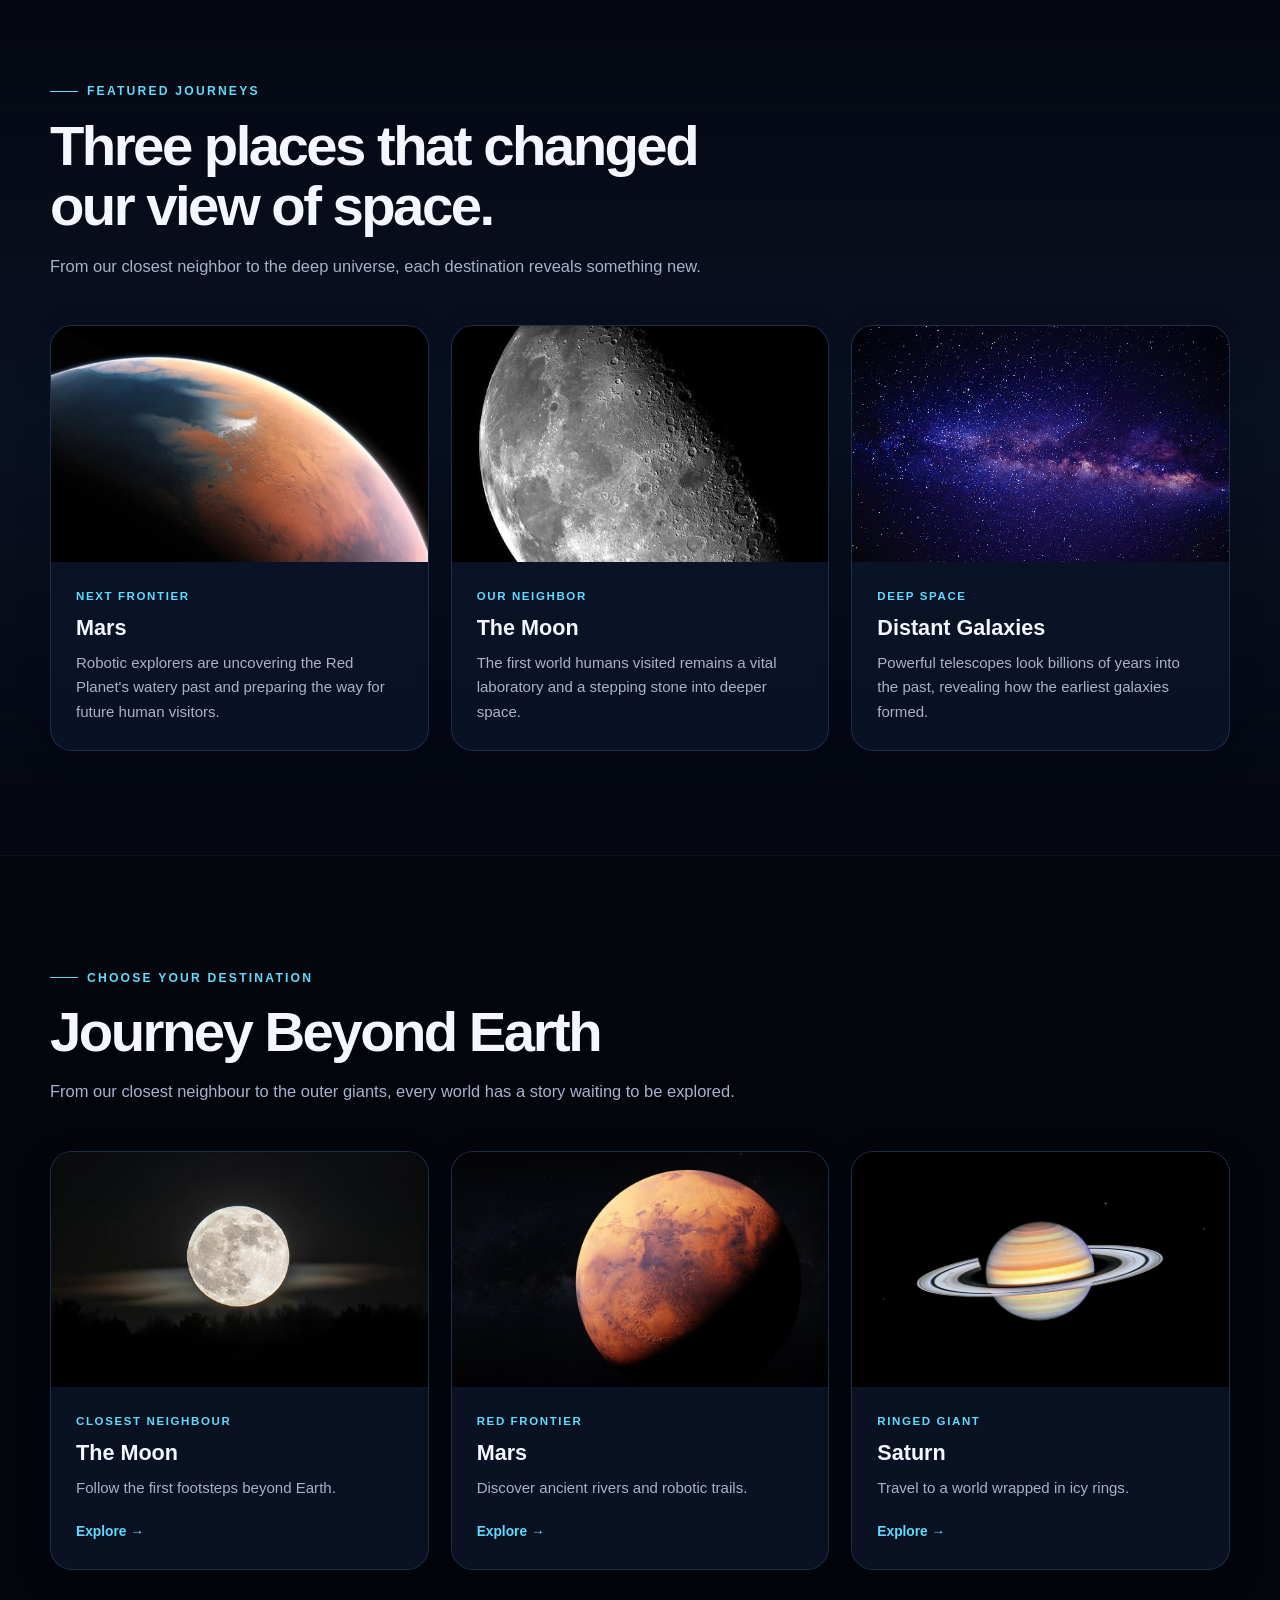
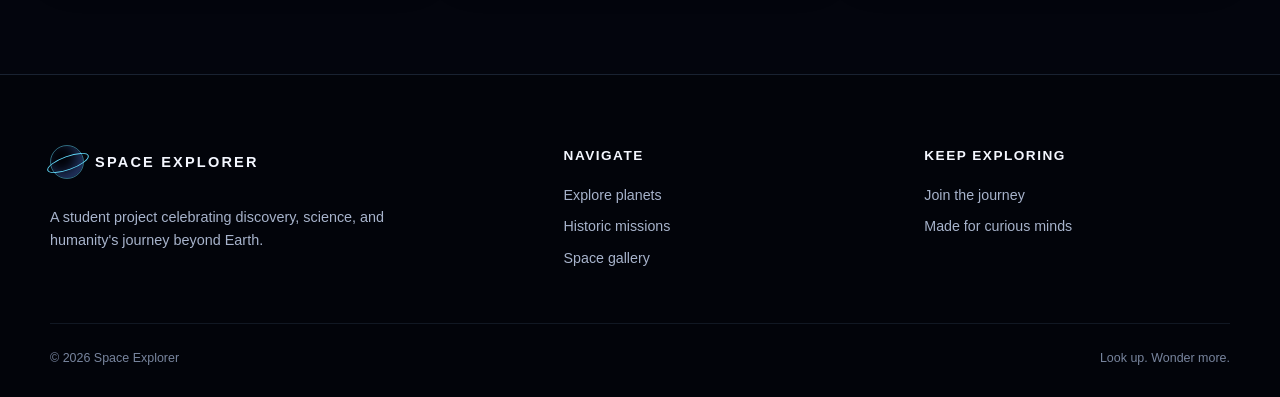
==== commit 5867eb45: "Add interactive planet gallery and hero animations" ====
--- a/index.html
+++ b/index.html
@@ -6,10 +6,10 @@
   <meta name="viewport" content="width=device-width, initial-scale=1.0">
   <meta name="description" content="A modern student-built website about planets, missions and the wonder of space exploration.">
   <title>Space Explorer | Explore Beyond Earth</title>
-  <link rel="stylesheet" href="css/style.css">
-  <script src="js/script.js" defer></script>
+  <link rel="stylesheet" href="css/style.css?v=hero-motion-2">
+  <script src="js/script.js?v=hero-motion" defer></script>
 </head>
-<body>
+<body class="page-home">
   <header class="site-header">
     <nav class="navbar container" aria-label="Main navigation">
       <a class="logo" href="index.html" aria-label="Space Explorer home">
@@ -30,6 +30,7 @@
 
   <main>
     <section class="hero">
+      <div class="hero-media" aria-hidden="true"></div>
       <div class="container">
         <div class="hero-content">
           <p class="hero-kicker">The universe is waiting</p>
--- a/css/style.css
+++ b/css/style.css
@@ -328,19 +328,37 @@
 
 /* ---------- Home hero ---------- */
 .hero {
+  --hero-media-x: 0px;
+  --hero-media-y: 0px;
+  --hero-star-x: 0px;
+  --hero-star-y: 0px;
+  --hero-content-y: 0px;
+  --hero-content-opacity: 1;
   position: relative;
   min-height: calc(100vh - 76px);
   display: grid;
   align-items: center;
   overflow: hidden;
+  isolation: isolate;
+  background: var(--bg);
+}
+
+.hero-media {
+  position: absolute;
+  z-index: 0;
+  inset: -2.5%;
   background:
     linear-gradient(90deg, rgba(3, 5, 13, 0.98) 0%, rgba(3, 5, 13, 0.86) 35%, rgba(3, 5, 13, 0.13) 72%),
     linear-gradient(0deg, var(--bg) 0%, transparent 28%),
     url("../images/hero-space.png") center / cover no-repeat;
+  animation: hero-cinematic-drift 30s cubic-bezier(0.45, 0.05, 0.55, 0.95) infinite alternate;
+  pointer-events: none;
+  will-change: transform;
 }
 
 .hero::before {
   position: absolute;
+  z-index: 1;
   inset: 0;
   background-image: radial-gradient(circle, rgba(255, 255, 255, 0.8) 0 1px, transparent 1.4px);
   background-size: 120px 120px;
@@ -348,17 +366,36 @@
   opacity: 0.18;
   animation: star-drift 24s linear infinite;
   pointer-events: none;
+  transform: translate3d(var(--hero-star-x), var(--hero-star-y), 0);
+  will-change: transform, background-position;
 }
 
 @keyframes star-drift {
-  to { transform: translate3d(-60px, 40px, 0); }
+  to { background-position: -60px 40px; }
+}
+
+@keyframes hero-cinematic-drift {
+  0% {
+    transform: translate3d(var(--hero-media-x), var(--hero-media-y), 0) scale(1.005);
+  }
+  100% {
+    transform: translate3d(calc(var(--hero-media-x) + 9px), calc(var(--hero-media-y) - 5px), 0) scale(1.03);
+  }
+}
+
+.hero > .container {
+  position: relative;
+  z-index: 2;
 }
 
 .hero-content {
   position: relative;
-  z-index: 1;
+  z-index: 2;
   max-width: 720px;
   padding: 100px 0 130px;
+  opacity: var(--hero-content-opacity);
+  transform: translate3d(0, var(--hero-content-y), 0);
+  will-change: transform, opacity;
 }
 
 .hero-kicker {
@@ -414,7 +451,7 @@
 
 .scroll-cue {
   position: absolute;
-  z-index: 2;
+  z-index: 3;
   bottom: 34px;
   left: 50%;
   display: flex;
@@ -437,6 +474,63 @@
 
 @keyframes cue {
   50% { transform: translateY(8px); }
+}
+
+/* Home hero entrance sequence */
+.page-home .site-header {
+  animation: hero-nav-enter 0.55s 0.04s ease-out both;
+}
+
+.page-home .hero-kicker {
+  animation: hero-item-enter 0.56s 0.14s ease-out both;
+}
+
+.page-home .hero h1 {
+  animation: hero-title-enter 0.72s 0.23s cubic-bezier(0.22, 0.75, 0.25, 1) backwards;
+}
+
+.page-home .hero-copy {
+  animation: hero-item-enter 0.62s 0.36s ease-out both;
+}
+
+.page-home .hero-actions {
+  animation: hero-item-enter 0.62s 0.48s ease-out both;
+}
+
+.page-home .scroll-cue {
+  animation: hero-cue-enter 0.55s 0.68s ease-out both;
+}
+
+.page-home .hero .button:hover {
+  transform: translateY(-2px);
+}
+
+@keyframes hero-nav-enter {
+  from { opacity: 0; transform: translateY(-10px); }
+  to { opacity: 1; transform: translateY(0); }
+}
+
+@keyframes hero-item-enter {
+  from { opacity: 0; transform: translateY(18px); }
+  to { opacity: 1; transform: translateY(0); }
+}
+
+@keyframes hero-title-enter {
+  from {
+    opacity: 0;
+    clip-path: inset(0 0 100% 0);
+    transform: translateY(26px);
+  }
+  to {
+    opacity: 1;
+    clip-path: inset(0 0 0 0);
+    transform: translateY(0);
+  }
+}
+
+@keyframes hero-cue-enter {
+  from { opacity: 0; transform: translate(-50%, 12px); }
+  to { opacity: 1; transform: translate(-50%, 0); }
 }
 
 /* ---------- Cards and home sections ---------- */
@@ -658,7 +752,7 @@
 
 .page-hero-content {
   position: relative;
-  z-index: 1;
+  z-index: 2;
   max-width: 760px;
   padding: 92px 0;
 }
@@ -676,15 +770,481 @@
   font-size: 1.08rem;
 }
 
+/* Page-specific hero decorations */
+.hero-decoration {
+  position: absolute;
+  z-index: 0;
+  pointer-events: none;
+}
+
+.explore-orbit {
+  top: 50%;
+  right: 20px;
+  width: 220px;
+  height: 140px;
+  border: 1px solid rgba(93, 226, 255, 0.14);
+  border-radius: 50%;
+  opacity: 0.68;
+  transform: translateY(-50%) rotate(-10deg);
+}
+
+.orbit-craft {
+  position: absolute;
+  top: 0;
+  left: 0;
+  width: 26px;
+  height: 18px;
+  border: 1px solid rgba(206, 242, 255, 0.72);
+  border-radius: 4px;
+  background:
+    radial-gradient(circle at 68% 50%, #8cf0ff 0 2px, transparent 3px),
+    linear-gradient(135deg, #e6f4ff, #6d9fca 50%, #334b82);
+  box-shadow: 0 0 12px rgba(93, 226, 255, 0.38);
+  offset-path: ellipse(47% 44% at 50% 50%);
+  offset-distance: 0%;
+  offset-rotate: auto;
+  animation: explore-circuit 22s linear infinite;
+}
+
+.orbit-craft::before {
+  content: "";
+  position: absolute;
+  top: 4px;
+  left: -31px;
+  width: 88px;
+  height: 10px;
+  background: linear-gradient(
+    90deg,
+    #173665 0 27%,
+    #2f70aa 27% 29%,
+    transparent 29% 71%,
+    #2f70aa 71% 73%,
+    #173665 73% 100%
+  );
+  filter: drop-shadow(0 0 3px rgba(93, 226, 255, 0.3));
+}
+
+.orbit-craft::after {
+  content: "";
+  position: absolute;
+  top: -10px;
+  right: -13px;
+  width: 17px;
+  height: 17px;
+  border: 2px solid rgba(155, 233, 255, 0.72);
+  border-bottom-color: transparent;
+  border-left-color: transparent;
+  border-radius: 50%;
+  transform: rotate(18deg);
+}
+
+.mission-flight {
+  top: 50%;
+  right: 20px;
+  width: 220px;
+  height: 180px;
+  opacity: 0.62;
+  transform: translateY(-50%);
+}
+
+.rocket-object {
+  position: absolute;
+  top: 112px;
+  left: 108px;
+  width: 68px;
+  height: 22px;
+  border: 1px solid rgba(219, 238, 255, 0.62);
+  border-radius: 70% 7px 7px 70% / 50%;
+  background:
+    linear-gradient(90deg, transparent 0 72%, rgba(38, 55, 91, 0.82) 72% 86%, transparent 86%),
+    linear-gradient(180deg, #f0f8ff, #82a8cf 52%, #3e5686);
+  filter: drop-shadow(0 0 6px rgba(123, 150, 255, 0.4));
+  animation: rocket-glide 13s ease-in-out infinite alternate;
+}
+
+.rocket-object::before {
+  content: "";
+  position: absolute;
+  top: 6px;
+  right: -8px;
+  width: 10px;
+  height: 10px;
+  border-radius: 1px 4px 4px 1px;
+  background: #243454;
+}
+
+.rocket-object::after {
+  content: "";
+  position: absolute;
+  top: 7px;
+  right: -54px;
+  width: 48px;
+  height: 8px;
+  clip-path: polygon(0 18%, 100% 50%, 0 82%);
+  background: linear-gradient(90deg, rgba(166, 241, 255, 0.8), rgba(91, 140, 255, 0.34), transparent);
+  filter: blur(1.5px);
+}
+
+.rocket-window {
+  position: absolute;
+  top: 6px;
+  left: 21px;
+  width: 9px;
+  height: 9px;
+  border: 1px solid rgba(220, 249, 255, 0.8);
+  border-radius: 50%;
+  background: #17647f;
+  box-shadow: inset 0 0 4px rgba(160, 243, 255, 0.75);
+}
+
+.rocket-fin::before,
+.rocket-fin::after {
+  content: "";
+  position: absolute;
+  right: 5px;
+  width: 25px;
+  height: 12px;
+  background: linear-gradient(135deg, #728db9, #34486f);
+  clip-path: polygon(18% 100%, 100% 100%, 72% 0);
+}
+
+.rocket-fin::before { top: -8px; }
+.rocket-fin::after { bottom: -8px; transform: scaleY(-1); }
+
+.gallery-drift {
+  top: 50%;
+  right: 20px;
+  width: 200px;
+  height: 150px;
+  opacity: 0.6;
+  transform: translateY(-50%);
+}
+
+.drift-telescope {
+  position: absolute;
+  top: 64px;
+  left: 70px;
+  width: 64px;
+  height: 24px;
+  border: 1px solid rgba(210, 230, 255, 0.58);
+  border-radius: 4px 11px 11px 4px;
+  background:
+    linear-gradient(90deg, transparent 0 58%, rgba(224, 183, 91, 0.68) 58% 67%, transparent 67%),
+    linear-gradient(135deg, #b8d8ef, #596c9e 58%, #222b58);
+  box-shadow: 0 0 13px rgba(152, 119, 255, 0.3);
+  animation: telescope-drift 9s ease-in-out infinite alternate;
+}
+
+.drift-telescope::before {
+  content: "";
+  position: absolute;
+  top: 5px;
+  left: -37px;
+  width: 138px;
+  height: 14px;
+  background: linear-gradient(90deg, #1b3b77 0 27%, transparent 27% 73%, #1b3b77 73% 100%);
+  filter: drop-shadow(0 0 3px rgba(93, 226, 255, 0.25));
+}
+
+.drift-telescope::after {
+  content: "";
+  position: absolute;
+  top: 3px;
+  right: -10px;
+  width: 16px;
+  height: 16px;
+  border: 2px solid rgba(123, 232, 255, 0.72);
+  border-radius: 50%;
+  background: #14254c;
+  box-shadow: inset 0 0 5px rgba(93, 226, 255, 0.42);
+}
+
+.telescope-antenna {
+  position: absolute;
+  top: -13px;
+  left: 17px;
+  width: 1px;
+  height: 14px;
+  background: rgba(190, 229, 255, 0.62);
+}
+
+.telescope-antenna::after {
+  content: "";
+  position: absolute;
+  top: -4px;
+  left: -2px;
+  width: 5px;
+  height: 5px;
+  border: 1px solid rgba(93, 226, 255, 0.72);
+  border-radius: 50%;
+  background: #5b8cff;
+}
+
+.contact-transmission {
+  top: 50%;
+  right: 20px;
+  width: 220px;
+  height: 170px;
+  opacity: 0.62;
+  transform: translateY(-50%);
+}
+
+.probe-object {
+  position: absolute;
+  top: 80px;
+  left: 50px;
+  z-index: 1;
+  width: 42px;
+  height: 26px;
+  border: 1px solid rgba(209, 237, 255, 0.68);
+  border-radius: 4px;
+  background:
+    radial-gradient(circle at 70% 50%, #8df1ff 0 2px, transparent 3px),
+    linear-gradient(135deg, #d9efff, #5e86be 55%, #303d70);
+  box-shadow: 0 0 12px rgba(93, 226, 255, 0.35);
+  animation: probe-float 6s ease-in-out infinite alternate;
+}
+
+.probe-object::before {
+  content: "";
+  position: absolute;
+  top: -1px;
+  left: 13px;
+  width: 9px;
+  height: 28px;
+  border-left: 1px solid rgba(225, 245, 255, 0.46);
+  border-right: 1px solid rgba(225, 245, 255, 0.46);
+  background: rgba(38, 63, 125, 0.45);
+}
+
+.probe-object::after {
+  content: "";
+  position: absolute;
+  right: -7px;
+  bottom: 4px;
+  width: 7px;
+  height: 7px;
+  border-radius: 0 3px 3px 0;
+  background: #263958;
+}
+
+.probe-panel {
+  position: absolute;
+  top: 6px;
+  width: 39px;
+  height: 14px;
+  border: 1px solid rgba(93, 226, 255, 0.5);
+  background:
+    repeating-linear-gradient(90deg, transparent 0 8px, rgba(93, 226, 255, 0.2) 8px 9px),
+    linear-gradient(180deg, #294f91, #172d60);
+  box-shadow: 0 0 5px rgba(91, 140, 255, 0.24);
+}
+
+.probe-panel-left { left: -47px; }
+.probe-panel-right { right: -47px; }
+
+.probe-dish {
+  position: absolute;
+  top: -22px;
+  right: -20px;
+  width: 22px;
+  height: 22px;
+  border: 2px solid rgba(145, 234, 255, 0.75);
+  border-bottom-color: transparent;
+  border-left-color: transparent;
+  border-radius: 50%;
+  transform: rotate(-18deg);
+}
+
+.probe-dish::before {
+  content: "";
+  position: absolute;
+  left: -2px;
+  bottom: 1px;
+  width: 15px;
+  height: 1px;
+  background: rgba(196, 238, 255, 0.68);
+  transform: rotate(42deg);
+  transform-origin: left center;
+}
+
+.probe-dish::after {
+  content: "";
+  position: absolute;
+  top: 1px;
+  right: 1px;
+  width: 4px;
+  height: 4px;
+  border-radius: 50%;
+  background: #8df1ff;
+  box-shadow: 0 0 5px rgba(93, 226, 255, 0.55);
+}
+
+.probe-wave {
+  position: absolute;
+  top: 44px;
+  left: 84px;
+  width: 90px;
+  height: 90px;
+  border: 1px solid transparent;
+  border-right-color: rgba(93, 226, 255, 0.6);
+  border-radius: 50%;
+  opacity: 0;
+  transform-origin: 18% 50%;
+  animation: probe-signal 4.5s ease-out infinite;
+}
+
+.probe-wave.wave-two { animation-delay: 1.35s; }
+.probe-wave.wave-three { animation-delay: 2.7s; }
+
+@keyframes explore-circuit {
+  to { offset-distance: 100%; }
+}
+
+@keyframes rocket-glide {
+  from { transform: translate(8px, 18px) rotate(-24deg); }
+  to { transform: translate(-55px, -50px) rotate(-24deg); }
+}
+
+@keyframes telescope-drift {
+  from { transform: translate(-8px, 7px) rotate(-4deg); }
+  to { transform: translate(12px, -9px) rotate(3deg); }
+}
+
+@keyframes probe-float {
+  from { transform: translateY(5px) rotate(-2deg); }
+  to { transform: translateY(-6px) rotate(2deg); }
+}
+
+@keyframes probe-signal {
+  0% { opacity: 0; transform: scale(0.42); }
+  28% { opacity: 0.42; }
+  100% { opacity: 0; transform: scale(1.45); }
+}
+
+@media (max-width: 1240px) {
+  .hero-decoration { display: none; }
+}
+
 /* ---------- Explore ---------- */
+.planet-gallery-section {
+  position: relative;
+  overflow: hidden;
+  padding: 72px 0 96px;
+}
+
+.planet-gallery-intro {
+  display: flex;
+  justify-content: flex-end;
+}
+
+.planet-gallery-hint {
+  display: inline-flex;
+  align-items: center;
+  gap: 10px;
+  color: var(--muted);
+  font-size: 0.72rem;
+  font-weight: 700;
+  letter-spacing: 0.13em;
+  text-transform: uppercase;
+}
+
+.planet-gallery-hint span {
+  color: var(--cyan);
+  font-size: 1.05rem;
+}
+
+.planet-stage {
+  position: relative;
+  height: 650px;
+  margin-top: 18px;
+  overflow: hidden;
+  perspective: 1200px;
+  cursor: grab;
+  touch-action: pan-y;
+  user-select: none;
+}
+
+.planet-stage:focus-visible {
+  outline: 1px solid rgba(97, 218, 251, 0.62);
+  outline-offset: -8px;
+}
+
+.planet-stage.is-dragging {
+  cursor: grabbing;
+}
+
+.planet-stage.is-dragging .planet-motion-wrapper .planet-card {
+  pointer-events: none;
+  transform: translate3d(0, 0, 0) !important;
+}
+
 .planet-grid {
-  display: grid;
-  grid-template-columns: repeat(4, 1fr);
-  gap: 22px;
+  position: absolute;
+  inset: 0;
+  display: block;
+  transform-style: preserve-3d;
+}
+
+.planet-motion-wrapper {
+  position: absolute;
+  z-index: 1;
+  top: 50%;
+  left: 0;
+  width: clamp(280px, 22vw, 322px);
+  opacity: 0;
+  transform: translate3d(0, -50%, 0);
+  transform-origin: center;
+  backface-visibility: hidden;
+  will-change: transform, opacity;
+  transition: transform 55ms linear, opacity 80ms linear;
+}
+
+.planet-stage:not(.is-entered) .planet-motion-wrapper {
+  pointer-events: none;
+}
+
+.planet-motion-wrapper:hover {
+  z-index: 20 !important;
+}
+
+.planet-stage.is-dragging .planet-motion-wrapper {
+  transition: none;
+}
+
+.planet-gallery-section .planet-card {
+  position: relative;
+  width: 100%;
+  opacity: 1;
+  cursor: grab;
+  transform: translateZ(0);
+  transform-origin: center;
+  backface-visibility: hidden;
+  will-change: transform;
+  box-shadow: 0 12px 28px rgba(0, 0, 0, 0.2);
+  transition:
+    transform 400ms cubic-bezier(0.22, 1, 0.36, 1),
+    border-color 320ms ease;
+}
+
+.planet-gallery-section .planet-card:hover,
+.planet-motion-wrapper.is-focused .planet-card {
+  border-color: rgba(97, 218, 251, 0.42);
+  box-shadow: 0 12px 28px rgba(0, 0, 0, 0.2);
+}
+
+.planet-gallery-section .planet-card:hover {
+  transform: translate3d(0, -12px, 0) scale(1.07);
 }
 
 .planet-card .card-body {
   padding: 22px;
+}
+
+.planet-gallery-section .planet-image img,
+.planet-gallery-section .planet-card:hover img {
+  transform: scale(1.025);
+  transition: transform 0.45s ease;
 }
 
 .planet-fact {
@@ -700,6 +1260,74 @@
 .planet-fact::before {
   color: var(--cyan);
   content: "✦";
+}
+
+/* Native swipe layout for phones and reduced-motion users. */
+.planet-stage.is-scroll {
+  height: auto;
+  padding: 24px max(28px, calc((100vw - var(--max)) / 2)) 38px;
+  overflow-x: auto;
+  overflow-y: hidden;
+  perspective: none;
+  cursor: grab;
+  scroll-padding-inline: 28px;
+  scroll-snap-type: x mandatory;
+  touch-action: pan-x pan-y;
+  scrollbar-width: none;
+}
+
+.planet-stage.is-scroll::-webkit-scrollbar {
+  display: none;
+}
+
+.planet-stage.is-scroll .planet-grid {
+  position: static;
+  display: flex;
+  width: max-content;
+  gap: 20px;
+  transform: none;
+}
+
+.planet-stage.is-scroll .planet-motion-wrapper {
+  position: relative;
+  top: auto;
+  left: auto;
+  width: min(82vw, 330px);
+  flex: 0 0 auto;
+  opacity: 0;
+  scroll-snap-align: center;
+  transform: translateY(20px) rotate(var(--mobile-rotation, 0deg));
+  transition: opacity 0.55s ease, transform 0.55s ease;
+  will-change: auto;
+}
+
+.planet-stage.is-scroll .planet-card {
+  width: 100%;
+  opacity: 1;
+  transform: none;
+  will-change: auto;
+}
+
+.planet-stage.is-scroll.is-entered .planet-motion-wrapper {
+  opacity: 1;
+  transform: rotate(var(--mobile-rotation, 0deg));
+}
+
+.planet-stage.is-scroll.is-entered .planet-motion-wrapper:nth-child(2) { transition-delay: 0.06s; }
+.planet-stage.is-scroll.is-entered .planet-motion-wrapper:nth-child(3) { transition-delay: 0.12s; }
+.planet-stage.is-scroll.is-entered .planet-motion-wrapper:nth-child(4) { transition-delay: 0.18s; }
+.planet-stage.is-scroll.is-entered .planet-motion-wrapper:nth-child(5) { transition-delay: 0.24s; }
+.planet-stage.is-scroll.is-entered .planet-motion-wrapper:nth-child(6) { transition-delay: 0.3s; }
+.planet-stage.is-scroll.is-entered .planet-motion-wrapper:nth-child(7) { transition-delay: 0.36s; }
+.planet-stage.is-scroll.is-entered .planet-motion-wrapper:nth-child(8) { transition-delay: 0.42s; }
+
+.planet-stage.is-scroll .planet-card:hover {
+  transform: translateY(-4px) rotate(0deg) scale(1.015);
+}
+
+.planet-stage.is-scroll .planet-image img,
+.planet-stage.is-scroll .planet-card:hover img {
+  transform: none;
 }
 
 .system-note {
@@ -1183,7 +1811,6 @@
 
 /* ---------- Responsive ---------- */
 @media (max-width: 1000px) {
-  .planet-grid { grid-template-columns: repeat(2, 1fr); }
   .card-grid { grid-template-columns: repeat(2, 1fr); }
   .card-grid .feature-card:last-child { grid-column: span 2; }
   .destination-grid { grid-template-columns: repeat(2, 1fr); }
@@ -1213,7 +1840,8 @@
   .nav-links.open { opacity: 1; pointer-events: auto; transform: translateY(0); }
   .nav-link { padding: 14px 0; }
   .nav-link::after { bottom: 9px; transform-origin: left; }
-  .hero { min-height: 720px; background-position: 62% center; }
+  .hero { min-height: 720px; }
+  .hero-media { background-position: 62% center; }
   .hero-content { padding: 90px 0 150px; }
   .story-grid, .contact-grid { grid-template-columns: 1fr; }
   .story-visual { min-height: 380px; }
@@ -1229,12 +1857,13 @@
 
 @media (max-width: 580px) {
   .container { width: min(calc(100% - 28px), var(--max)); }
-  .hero { min-height: 680px; background-position: 68% center; }
+  .hero { min-height: 680px; }
+  .hero-media { background-position: 68% center; }
   .hero h1 { font-size: clamp(3rem, 17vw, 4.7rem); }
   .hero-actions { align-items: stretch; flex-direction: column; }
   .hero-actions .button { width: 100%; }
   .page-hero { min-height: 370px; }
-  .planet-grid, .card-grid, .destination-grid { grid-template-columns: 1fr; }
+  .card-grid, .destination-grid { grid-template-columns: 1fr; }
   .card-grid .feature-card:last-child { grid-column: auto; }
   .destination-card:last-child { grid-column: auto; }
   .story-visual { min-height: 310px; }
@@ -1255,4 +1884,19 @@
   html { scroll-behavior: auto; }
   *, *::before, *::after { animation-duration: 0.01ms !important; animation-iteration-count: 1 !important; transition-duration: 0.01ms !important; }
   .reveal { opacity: 1; transform: none; }
-}
+  .hero-media,
+  .hero::before,
+  .hero-content { transform: none !important; }
+  .page-home .site-header,
+  .page-home .hero-kicker,
+  .page-home .hero h1,
+  .page-home .hero-copy,
+  .page-home .hero-actions,
+  .page-home .scroll-cue {
+    opacity: 1;
+    clip-path: none;
+    animation: none !important;
+    transform: none;
+  }
+  .page-home .scroll-cue { transform: translateX(-50%); }
+}
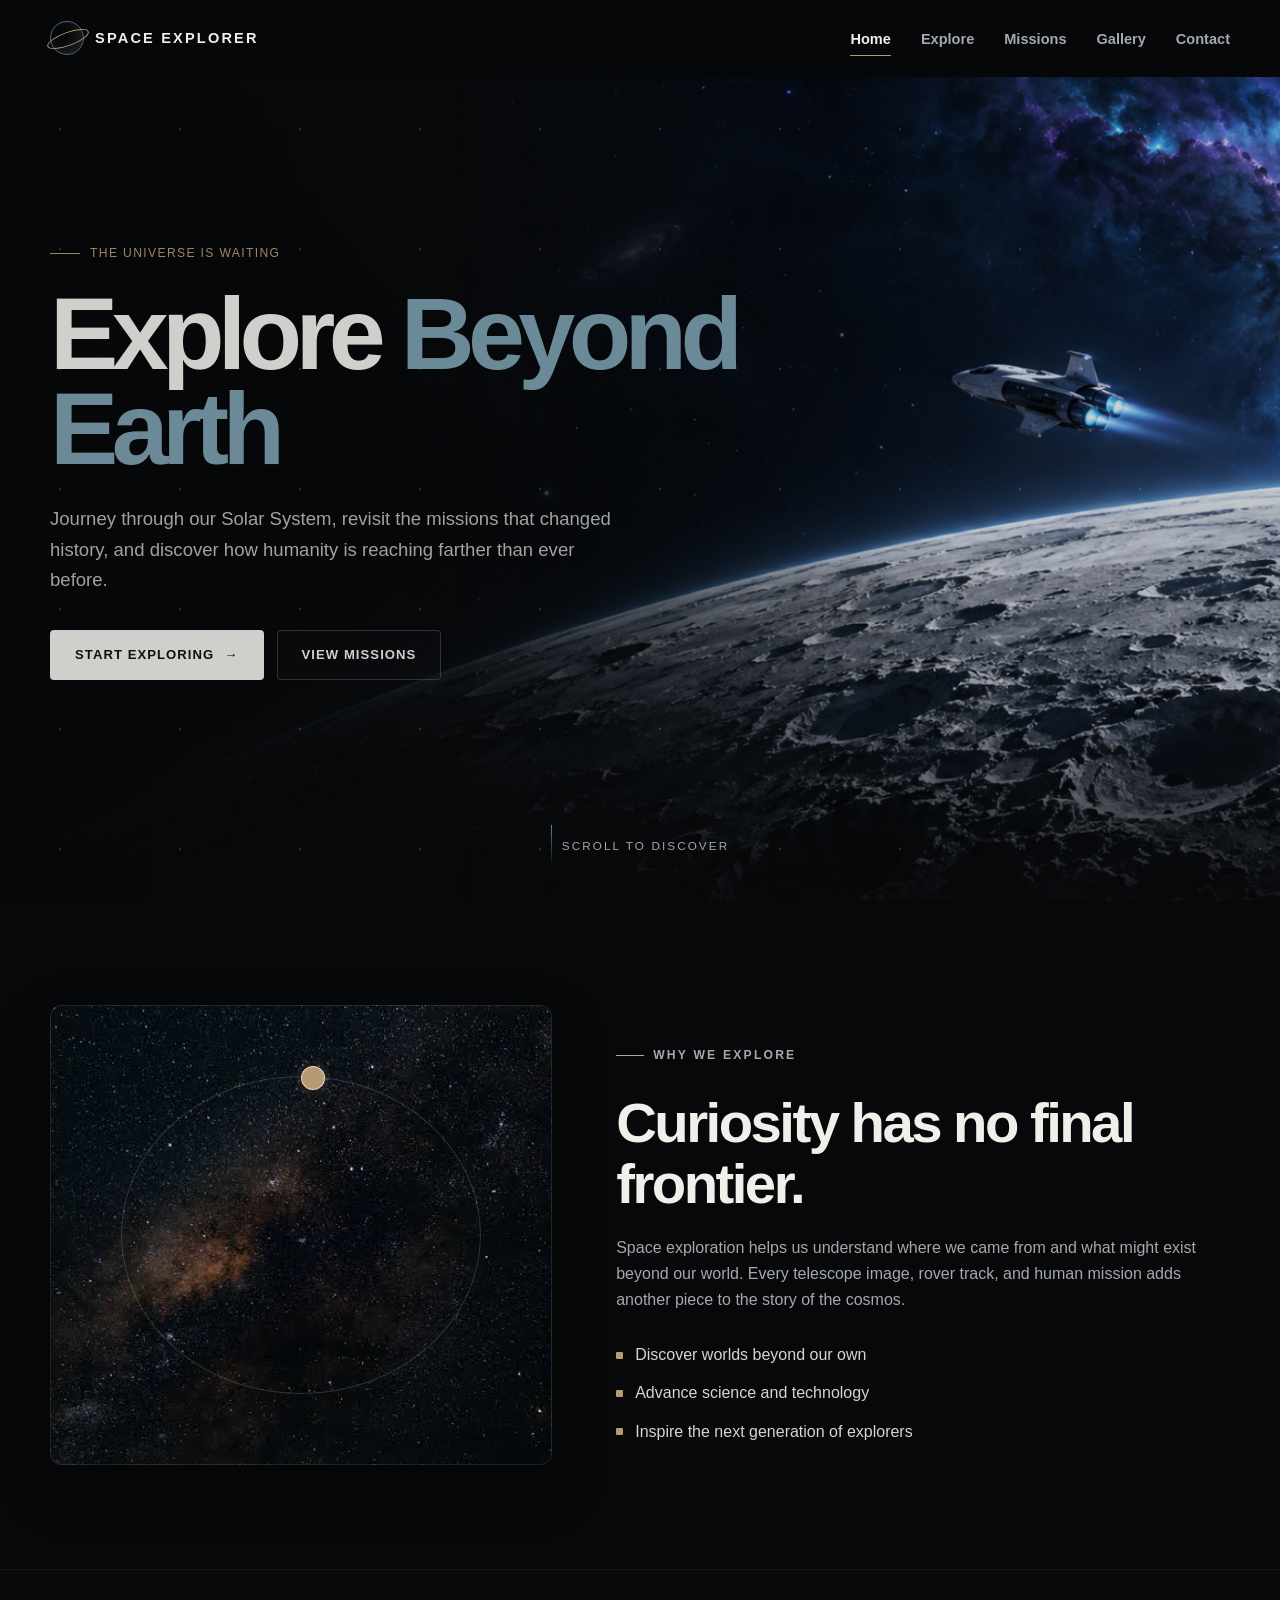
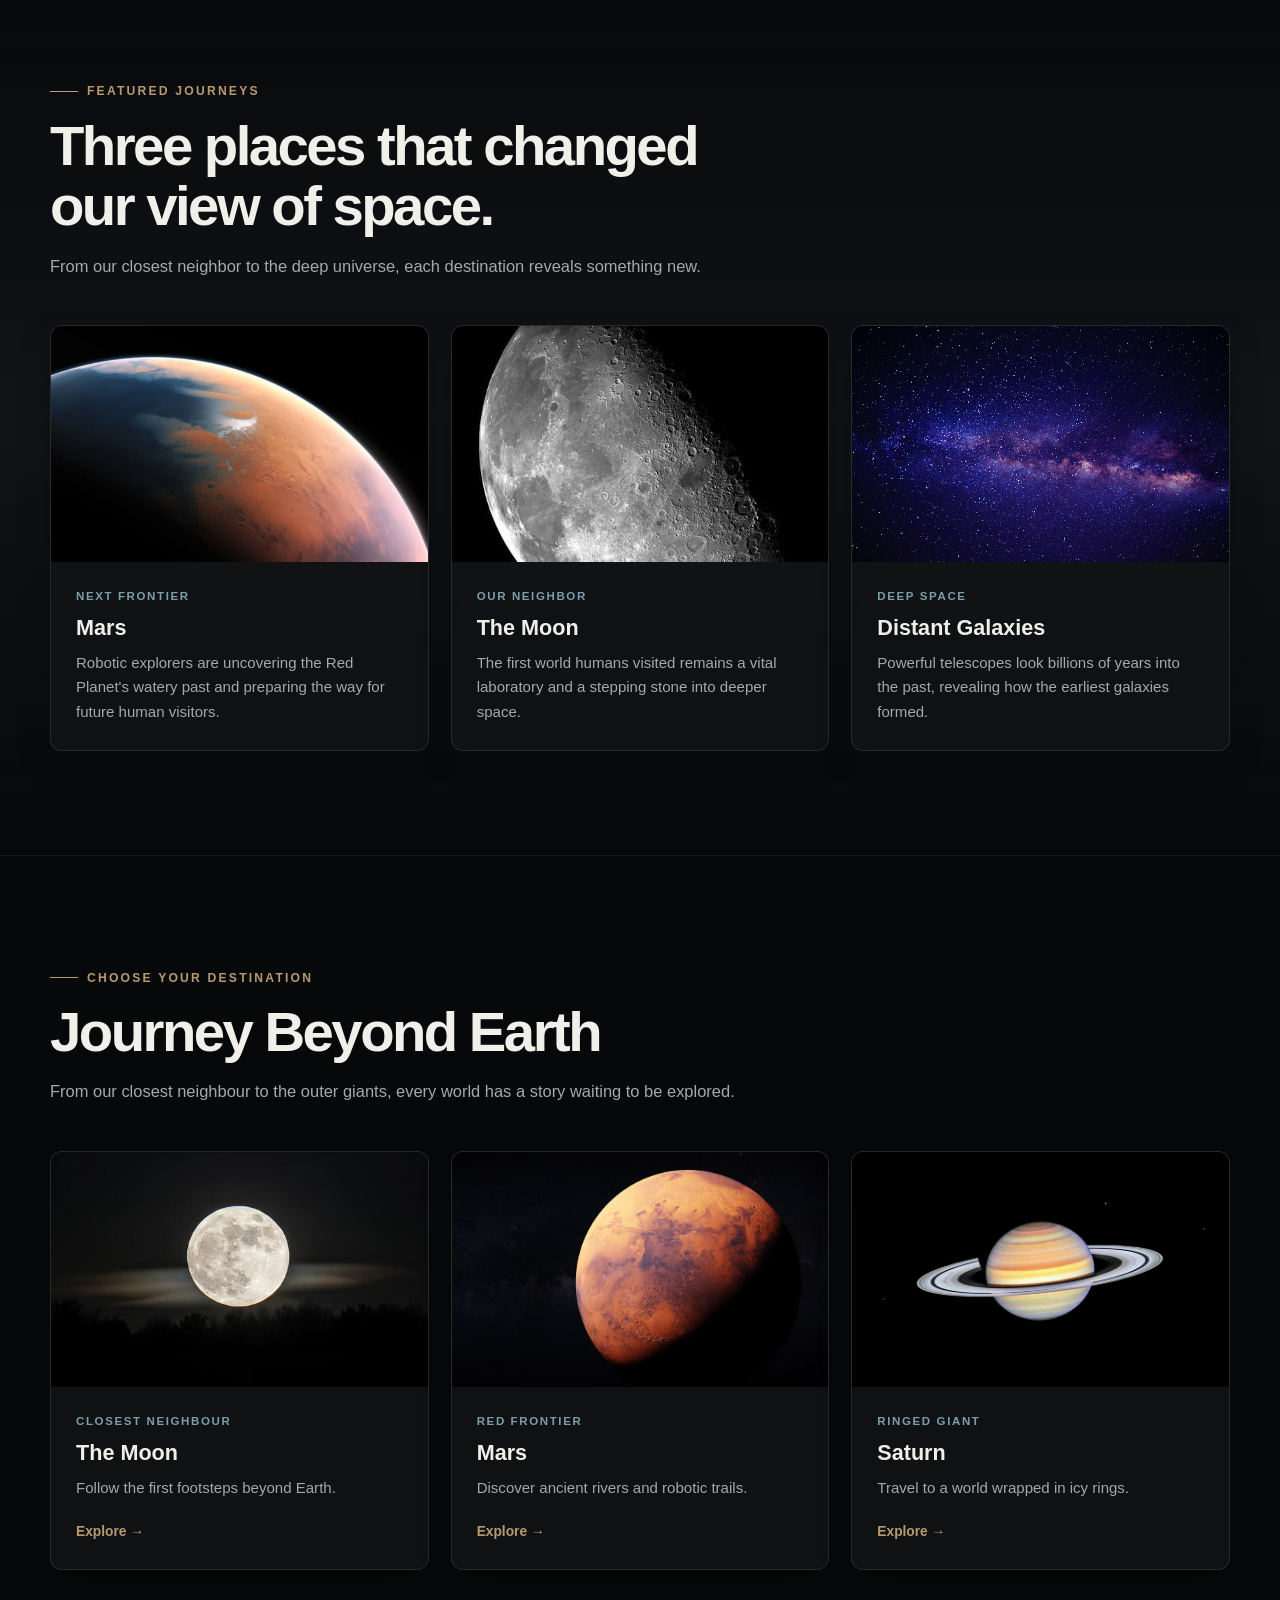
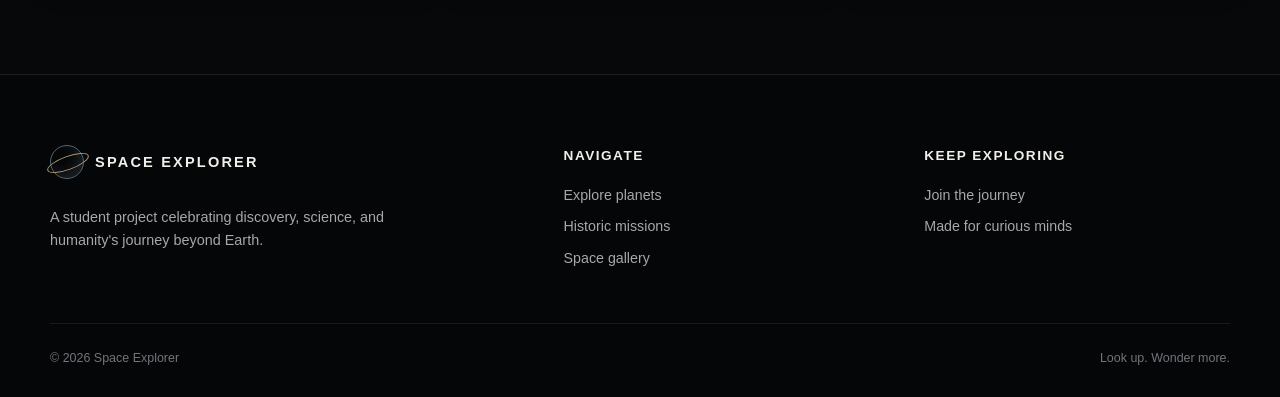
==== commit 23c29351: "Redesign Space Explorer visual theme" ====
--- a/index.html
+++ b/index.html
@@ -6,8 +6,8 @@
   <meta name="viewport" content="width=device-width, initial-scale=1.0">
   <meta name="description" content="A modern student-built website about planets, missions and the wonder of space exploration.">
   <title>Space Explorer | Explore Beyond Earth</title>
-  <link rel="stylesheet" href="css/style.css?v=hero-motion-2">
-  <script src="js/script.js?v=hero-motion" defer></script>
+  <link rel="stylesheet" href="css/style.css?v=editorial-theme-3">
+  <script src="js/script.js?v=editorial-theme-3" defer></script>
 </head>
 <body class="page-home">
   <header class="site-header">
--- a/css/style.css
+++ b/css/style.css
@@ -1,17 +1,22 @@
 /* ---------- Design system ---------- */
 :root {
-  --bg: #03050d;
-  --bg-soft: #080d1b;
-  --surface: rgba(13, 22, 43, 0.76);
-  --surface-solid: #0d162b;
-  --line: rgba(143, 193, 255, 0.16);
-  --text: #f4f7ff;
-  --muted: #a7b3cb;
-  --cyan: #61dafb;
-  --blue: #5b8cff;
-  --violet: #9877ff;
-  --radius: 22px;
-  --shadow: 0 22px 60px rgba(0, 0, 0, 0.35);
+  --bg: #070809;
+  --bg-soft: #0a0b0d;
+  --surface: rgba(17, 19, 22, 0.9);
+  --surface-solid: #111316;
+  --surface-raised: #15181c;
+  --line: rgba(255, 255, 255, 0.1);
+  --line-strong: rgba(255, 255, 255, 0.18);
+  --text: #f1efe9;
+  --muted: #a5a8ac;
+  --muted-deep: #71767d;
+  --steel: #7c9ead;
+  --bronze: #b79a72;
+  --cyan: var(--steel);
+  --blue: #728e9a;
+  --violet: var(--bronze);
+  --radius: 12px;
+  --shadow: 0 22px 54px rgba(0, 0, 0, 0.3);
   --max: 1180px;
 }
 
@@ -30,7 +35,7 @@
   overflow-x: hidden;
   background: var(--bg);
   color: var(--text);
-  font-family: Inter, "Segoe UI", Arial, sans-serif;
+  font-family: "Segoe UI Variable Text", "Segoe UI", Arial, sans-serif;
   line-height: 1.65;
 }
 
@@ -39,8 +44,8 @@
   z-index: -1;
   inset: 0;
   background-image:
-    radial-gradient(circle at 12% 18%, rgba(97, 218, 251, 0.75) 0 1px, transparent 1.5px),
-    radial-gradient(circle at 58% 78%, rgba(152, 119, 255, 0.55) 0 1px, transparent 1.5px);
+    radial-gradient(circle at 12% 18%, rgba(204, 215, 219, 0.7) 0 1px, transparent 1.5px),
+    radial-gradient(circle at 58% 78%, rgba(183, 154, 114, 0.42) 0 1px, transparent 1.5px);
   background-size: 155px 155px, 270px 270px;
   content: "";
   opacity: 0.32;
@@ -53,8 +58,8 @@
   z-index: -1;
   inset: 0;
   background-image:
-    radial-gradient(circle at 78% 28%, rgba(255, 255, 255, 0.75) 0 1px, transparent 1.5px),
-    radial-gradient(circle at 32% 68%, rgba(97, 218, 251, 0.7) 0 1px, rgba(97, 218, 251, 0.12) 2px, transparent 4px);
+    radial-gradient(circle at 78% 28%, rgba(241, 239, 233, 0.72) 0 1px, transparent 1.5px),
+    radial-gradient(circle at 32% 68%, rgba(124, 158, 173, 0.58) 0 1px, rgba(124, 158, 173, 0.08) 2px, transparent 4px);
   background-size: 210px 210px, 330px 330px;
   content: "";
   opacity: 0.2;
@@ -88,6 +93,14 @@
 input,
 textarea {
   font: inherit;
+}
+
+a:focus-visible,
+button:focus-visible,
+input:focus-visible,
+textarea:focus-visible {
+  outline: 2px solid var(--steel);
+  outline-offset: 3px;
 }
 
 .container {
@@ -100,7 +113,7 @@
   align-items: center;
   gap: 9px;
   margin-bottom: 14px;
-  color: var(--cyan);
+  color: var(--bronze);
   font-size: 0.76rem;
   font-weight: 750;
   letter-spacing: 0.18em;
@@ -119,8 +132,9 @@
 }
 
 .section-soft {
-  background: linear-gradient(180deg, rgba(8, 13, 27, 0.25), rgba(13, 22, 43, 0.72), rgba(8, 13, 27, 0.25));
-  border-block: 1px solid rgba(143, 193, 255, 0.06);
+  background:
+    linear-gradient(180deg, rgba(10, 11, 13, 0.3), rgba(21, 24, 28, 0.72), rgba(10, 11, 13, 0.3));
+  border-block: 1px solid rgba(255, 255, 255, 0.06);
 }
 
 .section-heading {
@@ -138,6 +152,7 @@
 }
 
 .section-title {
+  font-family: "Segoe UI Variable Display", "Segoe UI", Arial, sans-serif;
   font-size: clamp(2rem, 4.4vw, 3.55rem);
   font-weight: 750;
   letter-spacing: -0.045em;
@@ -151,7 +166,7 @@
 }
 
 .accent {
-  color: var(--cyan);
+  color: var(--steel);
 }
 
 /* ---------- Navigation ---------- */
@@ -160,14 +175,14 @@
   z-index: 1000;
   top: 0;
   border-bottom: 1px solid transparent;
-  background: rgba(3, 5, 13, 0.7);
-  backdrop-filter: blur(18px);
+  background: rgba(7, 8, 9, 0.78);
+  backdrop-filter: blur(14px);
   transition: border-color 0.3s ease, background 0.3s ease;
 }
 
 .site-header.scrolled {
   border-color: var(--line);
-  background: rgba(3, 5, 13, 0.92);
+  background: rgba(7, 8, 9, 0.96);
 }
 
 .navbar {
@@ -190,9 +205,9 @@
   position: relative;
   width: 34px;
   height: 34px;
-  border: 1px solid rgba(97, 218, 251, 0.48);
+  border: 1px solid rgba(124, 158, 173, 0.62);
   border-radius: 50%;
-  box-shadow: inset -6px -5px 12px rgba(91, 140, 255, 0.35);
+  box-shadow: inset -6px -5px 12px rgba(124, 158, 173, 0.16);
 }
 
 .logo-mark::before {
@@ -201,7 +216,7 @@
   height: 12px;
   top: 10px;
   left: -5px;
-  border: 1px solid var(--cyan);
+  border: 1px solid var(--bronze);
   border-radius: 50%;
   content: "";
   transform: rotate(-20deg);
@@ -229,9 +244,9 @@
   right: 0;
   bottom: 19px;
   left: 0;
-  height: 2px;
+  height: 1px;
   border-radius: 10px;
-  background: linear-gradient(90deg, var(--cyan), var(--violet));
+  background: var(--bronze);
   content: "";
   transform: scaleX(0);
   transition: transform 0.25s ease;
@@ -248,13 +263,14 @@
 }
 
 .menu-toggle {
+  position: relative;
   display: none;
   width: 44px;
   height: 44px;
   place-items: center;
   border: 1px solid var(--line);
-  border-radius: 12px;
-  background: rgba(255, 255, 255, 0.04);
+  border-radius: 4px;
+  background: rgba(255, 255, 255, 0.025);
   color: var(--text);
   cursor: pointer;
 }
@@ -262,8 +278,12 @@
 .menu-toggle span,
 .menu-toggle::before,
 .menu-toggle::after {
+  position: absolute;
+  top: 50%;
+  left: 50%;
   width: 20px;
   height: 2px;
+  margin: -1px 0 0 -10px;
   border-radius: 2px;
   background: currentColor;
   content: "";
@@ -272,19 +292,21 @@
 
 .menu-toggle span {
   display: block;
-  margin: 5px 0;
-}
+}
+
+.menu-toggle::before { transform: translateY(-6px); }
+.menu-toggle::after { transform: translateY(6px); }
 
 .menu-toggle.open span {
   opacity: 0;
 }
 
 .menu-toggle.open::before {
-  transform: translateY(7px) rotate(45deg);
+  transform: rotate(45deg);
 }
 
 .menu-toggle.open::after {
-  transform: translateY(-7px) rotate(-45deg);
+  transform: rotate(-45deg);
 }
 
 /* ---------- Buttons ---------- */
@@ -296,26 +318,35 @@
   gap: 10px;
   padding: 0 24px;
   border: 1px solid transparent;
-  border-radius: 999px;
-  background: linear-gradient(110deg, var(--blue), var(--violet));
-  box-shadow: 0 10px 30px rgba(91, 140, 255, 0.22);
-  color: white;
-  font-size: 0.92rem;
+  border-color: rgba(241, 239, 233, 0.88);
+  border-radius: 4px;
+  background: var(--text);
+  box-shadow: none;
+  color: #111316;
+  font-size: 0.82rem;
   font-weight: 700;
+  letter-spacing: 0.08em;
+  text-transform: uppercase;
   cursor: pointer;
-  transition: transform 0.25s ease, box-shadow 0.25s ease, filter 0.25s ease;
+  transition: transform 0.25s ease, background 0.25s ease, border-color 0.25s ease;
 }
 
 .button:hover {
-  box-shadow: 0 14px 34px rgba(91, 140, 255, 0.35);
-  filter: brightness(1.08);
-  transform: translateY(-3px);
+  border-color: #ffffff;
+  background: #ffffff;
+  transform: translateY(-2px);
 }
 
 .button-ghost {
-  border-color: var(--line);
-  background: rgba(255, 255, 255, 0.04);
+  border-color: var(--line-strong);
+  background: rgba(17, 19, 22, 0.44);
   box-shadow: none;
+  color: var(--text);
+}
+
+.button-ghost:hover {
+  border-color: rgba(241, 239, 233, 0.42);
+  background: rgba(241, 239, 233, 0.07);
 }
 
 .button-arrow {
@@ -348,7 +379,7 @@
   z-index: 0;
   inset: -2.5%;
   background:
-    linear-gradient(90deg, rgba(3, 5, 13, 0.98) 0%, rgba(3, 5, 13, 0.86) 35%, rgba(3, 5, 13, 0.13) 72%),
+    linear-gradient(90deg, rgba(7, 8, 9, 0.99) 0%, rgba(7, 8, 9, 0.88) 36%, rgba(7, 8, 9, 0.18) 72%),
     linear-gradient(0deg, var(--bg) 0%, transparent 28%),
     url("../images/hero-space.png") center / cover no-repeat;
   animation: hero-cinematic-drift 30s cubic-bezier(0.45, 0.05, 0.55, 0.95) infinite alternate;
@@ -403,22 +434,22 @@
   align-items: center;
   gap: 10px;
   margin-bottom: 22px;
-  padding: 8px 13px;
-  border: 1px solid var(--line);
-  border-radius: 999px;
-  background: rgba(5, 11, 25, 0.6);
-  color: #cfeaff;
+  padding: 0;
+  border: 0;
+  border-radius: 0;
+  background: transparent;
+  color: var(--bronze);
   font-size: 0.76rem;
   letter-spacing: 0.11em;
   text-transform: uppercase;
 }
 
 .hero-kicker::before {
-  width: 7px;
-  height: 7px;
-  border-radius: 50%;
-  background: var(--cyan);
-  box-shadow: 0 0 14px var(--cyan);
+  width: 30px;
+  height: 1px;
+  border-radius: 0;
+  background: currentColor;
+  box-shadow: none;
   content: "";
 }
 
@@ -428,18 +459,18 @@
   font-weight: 760;
   letter-spacing: -0.065em;
   line-height: 0.93;
+  font-family: "Segoe UI Variable Display", "Segoe UI", Arial, sans-serif;
 }
 
 .hero h1 span {
-  background: linear-gradient(105deg, var(--cyan), #b5c8ff 52%, var(--violet));
-  background-clip: text;
-  color: transparent;
+  background: none;
+  color: var(--steel);
 }
 
 .hero-copy {
   max-width: 580px;
   margin: 28px 0 34px;
-  color: #c3ccde;
+  color: #b9bab8;
   font-size: clamp(1rem, 1.6vw, 1.16rem);
 }
 
@@ -467,7 +498,7 @@
 .scroll-cue::before {
   width: 1px;
   height: 42px;
-  background: linear-gradient(var(--cyan), transparent);
+  background: linear-gradient(var(--steel), transparent);
   content: "";
   animation: cue 2s ease-in-out infinite;
 }
@@ -547,14 +578,14 @@
   overflow: hidden;
   border: 1px solid var(--line);
   border-radius: var(--radius);
-  background: url("../images/gallery-nebula.svg") center / cover;
+  background: url("../images/deepspace.jpg") center / cover;
   box-shadow: var(--shadow);
 }
 
 .story-orbit {
   position: absolute;
   inset: 70px;
-  border: 1px solid rgba(97, 218, 251, 0.3);
+  border: 1px solid rgba(124, 158, 173, 0.28);
   border-radius: 50%;
   animation: orbit 18s linear infinite;
 }
@@ -566,8 +597,9 @@
   top: -11px;
   left: 50%;
   border-radius: 50%;
-  background: var(--cyan);
-  box-shadow: 0 0 30px var(--cyan);
+  border: 1px solid rgba(241, 239, 233, 0.72);
+  background: var(--bronze);
+  box-shadow: 0 0 0 5px rgba(183, 154, 114, 0.08);
   content: "";
 }
 
@@ -588,15 +620,15 @@
   display: flex;
   align-items: center;
   gap: 12px;
-  color: #dce6f6;
+  color: #d7d5cf;
 }
 
 .mini-list li::before {
   width: 7px;
   height: 7px;
-  border-radius: 50%;
-  background: var(--cyan);
-  box-shadow: 0 0 12px rgba(97, 218, 251, 0.75);
+  border-radius: 1px;
+  background: var(--bronze);
+  box-shadow: none;
   content: "";
 }
 
@@ -613,16 +645,16 @@
   border: 1px solid var(--line);
   border-radius: var(--radius);
   background: var(--surface);
-  box-shadow: 0 12px 34px rgba(0, 0, 0, 0.15);
+  box-shadow: 0 14px 34px rgba(0, 0, 0, 0.2);
   transition: transform 0.3s ease, border-color 0.3s ease, box-shadow 0.3s ease;
 }
 
 .feature-card:hover,
 .planet-card:hover,
 .mission-card:hover {
-  border-color: rgba(97, 218, 251, 0.4);
-  box-shadow: 0 24px 55px rgba(0, 0, 0, 0.36), 0 0 24px rgba(91, 140, 255, 0.09);
-  transform: translateY(-7px);
+  border-color: rgba(124, 158, 173, 0.38);
+  box-shadow: 0 22px 46px rgba(0, 0, 0, 0.34);
+  transform: translateY(-6px);
 }
 
 .feature-image,
@@ -631,7 +663,7 @@
 .destination-image {
   overflow: hidden;
   aspect-ratio: 16 / 10;
-  background: #050814;
+  background: #050607;
 }
 
 .feature-image img,
@@ -666,7 +698,7 @@
 .card-label {
   display: block;
   margin-bottom: 9px;
-  color: var(--cyan);
+  color: var(--steel);
   font-size: 0.72rem;
   font-weight: 750;
   letter-spacing: 0.14em;
@@ -677,6 +709,7 @@
   margin-bottom: 10px;
   font-size: 1.35rem;
   line-height: 1.2;
+  font-family: "Segoe UI Variable Display", "Segoe UI", Arial, sans-serif;
 }
 
 .card-copy {
@@ -696,21 +729,21 @@
   border: 1px solid var(--line);
   border-radius: var(--radius);
   background: var(--surface);
-  box-shadow: 0 12px 34px rgba(0, 0, 0, 0.15);
+  box-shadow: 0 14px 34px rgba(0, 0, 0, 0.2);
   transition: transform 0.3s ease, border-color 0.3s ease, box-shadow 0.3s ease;
 }
 
 .destination-card:hover {
-  border-color: rgba(97, 218, 251, 0.44);
-  box-shadow: 0 24px 55px rgba(0, 0, 0, 0.34), 0 0 24px rgba(91, 140, 255, 0.09);
-  transform: translateY(-7px);
+  border-color: rgba(183, 154, 114, 0.38);
+  box-shadow: 0 22px 46px rgba(0, 0, 0, 0.34);
+  transform: translateY(-6px);
 }
 
 .destination-link {
   position: relative;
   display: inline-flex;
   margin-top: 20px;
-  color: var(--cyan);
+  color: var(--bronze);
   font-size: 0.86rem;
   font-weight: 700;
   transition: transform 0.25s ease;
@@ -746,8 +779,11 @@
   overflow: hidden;
   border-bottom: 1px solid var(--line);
   background:
-    radial-gradient(circle at 78% 40%, rgba(91, 140, 255, 0.22), transparent 33%),
-    radial-gradient(circle at 18% 15%, rgba(152, 119, 255, 0.13), transparent 25%);
+    linear-gradient(rgba(255, 255, 255, 0.018) 1px, transparent 1px),
+    linear-gradient(90deg, rgba(255, 255, 255, 0.018) 1px, transparent 1px),
+    radial-gradient(circle at 78% 40%, rgba(124, 158, 173, 0.13), transparent 31%),
+    radial-gradient(circle at 18% 15%, rgba(183, 154, 114, 0.07), transparent 24%);
+  background-size: 72px 72px, 72px 72px, auto, auto;
 }
 
 .page-hero-content {
@@ -761,6 +797,7 @@
   font-size: clamp(3rem, 7vw, 5.6rem);
   letter-spacing: -0.055em;
   line-height: 0.98;
+  font-family: "Segoe UI Variable Display", "Segoe UI", Arial, sans-serif;
 }
 
 .page-hero p {
@@ -782,7 +819,7 @@
   right: 20px;
   width: 220px;
   height: 140px;
-  border: 1px solid rgba(93, 226, 255, 0.14);
+  border: 1px solid rgba(124, 158, 173, 0.16);
   border-radius: 50%;
   opacity: 0.68;
   transform: translateY(-50%) rotate(-10deg);
@@ -794,12 +831,12 @@
   left: 0;
   width: 26px;
   height: 18px;
-  border: 1px solid rgba(206, 242, 255, 0.72);
+  border: 1px solid rgba(224, 225, 220, 0.68);
   border-radius: 4px;
   background:
-    radial-gradient(circle at 68% 50%, #8cf0ff 0 2px, transparent 3px),
-    linear-gradient(135deg, #e6f4ff, #6d9fca 50%, #334b82);
-  box-shadow: 0 0 12px rgba(93, 226, 255, 0.38);
+    radial-gradient(circle at 68% 50%, #d4c2a6 0 2px, transparent 3px),
+    linear-gradient(135deg, #d8dcda, #8296a0 50%, #364149);
+  box-shadow: 0 5px 14px rgba(0, 0, 0, 0.28);
   offset-path: ellipse(47% 44% at 50% 50%);
   offset-distance: 0%;
   offset-rotate: auto;
@@ -815,13 +852,13 @@
   height: 10px;
   background: linear-gradient(
     90deg,
-    #173665 0 27%,
-    #2f70aa 27% 29%,
+    #25343a 0 27%,
+    #698895 27% 29%,
     transparent 29% 71%,
-    #2f70aa 71% 73%,
-    #173665 73% 100%
+    #698895 71% 73%,
+    #25343a 73% 100%
   );
-  filter: drop-shadow(0 0 3px rgba(93, 226, 255, 0.3));
+  filter: none;
 }
 
 .orbit-craft::after {
@@ -831,7 +868,7 @@
   right: -13px;
   width: 17px;
   height: 17px;
-  border: 2px solid rgba(155, 233, 255, 0.72);
+  border: 2px solid rgba(183, 154, 114, 0.72);
   border-bottom-color: transparent;
   border-left-color: transparent;
   border-radius: 50%;
@@ -853,12 +890,12 @@
   left: 108px;
   width: 68px;
   height: 22px;
-  border: 1px solid rgba(219, 238, 255, 0.62);
+  border: 1px solid rgba(225, 226, 221, 0.6);
   border-radius: 70% 7px 7px 70% / 50%;
   background:
-    linear-gradient(90deg, transparent 0 72%, rgba(38, 55, 91, 0.82) 72% 86%, transparent 86%),
-    linear-gradient(180deg, #f0f8ff, #82a8cf 52%, #3e5686);
-  filter: drop-shadow(0 0 6px rgba(123, 150, 255, 0.4));
+    linear-gradient(90deg, transparent 0 72%, rgba(46, 52, 56, 0.86) 72% 86%, transparent 86%),
+    linear-gradient(180deg, #e8e7e1, #8a9ca4 52%, #3d474d);
+  filter: drop-shadow(0 5px 8px rgba(0, 0, 0, 0.3));
   animation: rocket-glide 13s ease-in-out infinite alternate;
 }
 
@@ -870,7 +907,7 @@
   width: 10px;
   height: 10px;
   border-radius: 1px 4px 4px 1px;
-  background: #243454;
+  background: #343b3f;
 }
 
 .rocket-object::after {
@@ -881,8 +918,8 @@
   width: 48px;
   height: 8px;
   clip-path: polygon(0 18%, 100% 50%, 0 82%);
-  background: linear-gradient(90deg, rgba(166, 241, 255, 0.8), rgba(91, 140, 255, 0.34), transparent);
-  filter: blur(1.5px);
+  background: linear-gradient(90deg, rgba(206, 180, 139, 0.72), rgba(124, 158, 173, 0.22), transparent);
+  filter: blur(1px);
 }
 
 .rocket-window {
@@ -891,10 +928,10 @@
   left: 21px;
   width: 9px;
   height: 9px;
-  border: 1px solid rgba(220, 249, 255, 0.8);
+  border: 1px solid rgba(225, 232, 232, 0.72);
   border-radius: 50%;
-  background: #17647f;
-  box-shadow: inset 0 0 4px rgba(160, 243, 255, 0.75);
+  background: #506f7c;
+  box-shadow: inset 0 0 3px rgba(230, 234, 231, 0.34);
 }
 
 .rocket-fin::before,
@@ -904,7 +941,7 @@
   right: 5px;
   width: 25px;
   height: 12px;
-  background: linear-gradient(135deg, #728db9, #34486f);
+  background: linear-gradient(135deg, #87979d, #3c484d);
   clip-path: polygon(18% 100%, 100% 100%, 72% 0);
 }
 
@@ -926,12 +963,12 @@
   left: 70px;
   width: 64px;
   height: 24px;
-  border: 1px solid rgba(210, 230, 255, 0.58);
+  border: 1px solid rgba(219, 220, 215, 0.56);
   border-radius: 4px 11px 11px 4px;
   background:
-    linear-gradient(90deg, transparent 0 58%, rgba(224, 183, 91, 0.68) 58% 67%, transparent 67%),
-    linear-gradient(135deg, #b8d8ef, #596c9e 58%, #222b58);
-  box-shadow: 0 0 13px rgba(152, 119, 255, 0.3);
+    linear-gradient(90deg, transparent 0 58%, rgba(183, 154, 114, 0.72) 58% 67%, transparent 67%),
+    linear-gradient(135deg, #bdc8ca, #687f89 58%, #293237);
+  box-shadow: 0 6px 14px rgba(0, 0, 0, 0.28);
   animation: telescope-drift 9s ease-in-out infinite alternate;
 }
 
@@ -942,8 +979,8 @@
   left: -37px;
   width: 138px;
   height: 14px;
-  background: linear-gradient(90deg, #1b3b77 0 27%, transparent 27% 73%, #1b3b77 73% 100%);
-  filter: drop-shadow(0 0 3px rgba(93, 226, 255, 0.25));
+  background: linear-gradient(90deg, #2a3a40 0 27%, transparent 27% 73%, #2a3a40 73% 100%);
+  filter: none;
 }
 
 .drift-telescope::after {
@@ -953,10 +990,10 @@
   right: -10px;
   width: 16px;
   height: 16px;
-  border: 2px solid rgba(123, 232, 255, 0.72);
+  border: 2px solid rgba(124, 158, 173, 0.72);
   border-radius: 50%;
-  background: #14254c;
-  box-shadow: inset 0 0 5px rgba(93, 226, 255, 0.42);
+  background: #263238;
+  box-shadow: inset 0 0 4px rgba(225, 228, 224, 0.16);
 }
 
 .telescope-antenna {
@@ -965,7 +1002,7 @@
   left: 17px;
   width: 1px;
   height: 14px;
-  background: rgba(190, 229, 255, 0.62);
+  background: rgba(190, 201, 204, 0.62);
 }
 
 .telescope-antenna::after {
@@ -975,9 +1012,9 @@
   left: -2px;
   width: 5px;
   height: 5px;
-  border: 1px solid rgba(93, 226, 255, 0.72);
+  border: 1px solid rgba(183, 154, 114, 0.72);
   border-radius: 50%;
-  background: #5b8cff;
+  background: var(--bronze);
 }
 
 .contact-transmission {
@@ -996,12 +1033,12 @@
   z-index: 1;
   width: 42px;
   height: 26px;
-  border: 1px solid rgba(209, 237, 255, 0.68);
+  border: 1px solid rgba(219, 224, 222, 0.64);
   border-radius: 4px;
   background:
-    radial-gradient(circle at 70% 50%, #8df1ff 0 2px, transparent 3px),
-    linear-gradient(135deg, #d9efff, #5e86be 55%, #303d70);
-  box-shadow: 0 0 12px rgba(93, 226, 255, 0.35);
+    radial-gradient(circle at 70% 50%, #d6c2a4 0 2px, transparent 3px),
+    linear-gradient(135deg, #d4dad8, #78909a 55%, #36434a);
+  box-shadow: 0 5px 14px rgba(0, 0, 0, 0.28);
   animation: probe-float 6s ease-in-out infinite alternate;
 }
 
@@ -1012,9 +1049,9 @@
   left: 13px;
   width: 9px;
   height: 28px;
-  border-left: 1px solid rgba(225, 245, 255, 0.46);
-  border-right: 1px solid rgba(225, 245, 255, 0.46);
-  background: rgba(38, 63, 125, 0.45);
+  border-left: 1px solid rgba(225, 226, 220, 0.4);
+  border-right: 1px solid rgba(225, 226, 220, 0.4);
+  background: rgba(72, 90, 98, 0.52);
 }
 
 .probe-object::after {
@@ -1025,7 +1062,7 @@
   width: 7px;
   height: 7px;
   border-radius: 0 3px 3px 0;
-  background: #263958;
+  background: #3b454a;
 }
 
 .probe-panel {
@@ -1033,11 +1070,11 @@
   top: 6px;
   width: 39px;
   height: 14px;
-  border: 1px solid rgba(93, 226, 255, 0.5);
+  border: 1px solid rgba(124, 158, 173, 0.46);
   background:
-    repeating-linear-gradient(90deg, transparent 0 8px, rgba(93, 226, 255, 0.2) 8px 9px),
-    linear-gradient(180deg, #294f91, #172d60);
-  box-shadow: 0 0 5px rgba(91, 140, 255, 0.24);
+    repeating-linear-gradient(90deg, transparent 0 8px, rgba(124, 158, 173, 0.16) 8px 9px),
+    linear-gradient(180deg, #36515d, #202d33);
+  box-shadow: none;
 }
 
 .probe-panel-left { left: -47px; }
@@ -1049,7 +1086,7 @@
   right: -20px;
   width: 22px;
   height: 22px;
-  border: 2px solid rgba(145, 234, 255, 0.75);
+  border: 2px solid rgba(183, 154, 114, 0.72);
   border-bottom-color: transparent;
   border-left-color: transparent;
   border-radius: 50%;
@@ -1063,7 +1100,7 @@
   bottom: 1px;
   width: 15px;
   height: 1px;
-  background: rgba(196, 238, 255, 0.68);
+  background: rgba(207, 205, 195, 0.66);
   transform: rotate(42deg);
   transform-origin: left center;
 }
@@ -1076,8 +1113,8 @@
   width: 4px;
   height: 4px;
   border-radius: 50%;
-  background: #8df1ff;
-  box-shadow: 0 0 5px rgba(93, 226, 255, 0.55);
+  background: var(--bronze);
+  box-shadow: none;
 }
 
 .probe-wave {
@@ -1087,7 +1124,7 @@
   width: 90px;
   height: 90px;
   border: 1px solid transparent;
-  border-right-color: rgba(93, 226, 255, 0.6);
+  border-right-color: rgba(124, 158, 173, 0.52);
   border-radius: 50%;
   opacity: 0;
   transform-origin: 18% 50%;
@@ -1150,7 +1187,7 @@
 }
 
 .planet-gallery-hint span {
-  color: var(--cyan);
+  color: var(--bronze);
   font-size: 1.05rem;
 }
 
@@ -1166,7 +1203,7 @@
 }
 
 .planet-stage:focus-visible {
-  outline: 1px solid rgba(97, 218, 251, 0.62);
+  outline: 1px solid rgba(124, 158, 173, 0.68);
   outline-offset: -8px;
 }
 
@@ -1197,15 +1234,11 @@
   transform-origin: center;
   backface-visibility: hidden;
   will-change: transform, opacity;
-  transition: transform 55ms linear, opacity 80ms linear;
+  transition: none;
 }
 
 .planet-stage:not(.is-entered) .planet-motion-wrapper {
   pointer-events: none;
-}
-
-.planet-motion-wrapper:hover {
-  z-index: 20 !important;
 }
 
 .planet-stage.is-dragging .planet-motion-wrapper {
@@ -1229,7 +1262,7 @@
 
 .planet-gallery-section .planet-card:hover,
 .planet-motion-wrapper.is-focused .planet-card {
-  border-color: rgba(97, 218, 251, 0.42);
+  border-color: rgba(124, 158, 173, 0.38);
   box-shadow: 0 12px 28px rgba(0, 0, 0, 0.2);
 }
 
@@ -1241,10 +1274,9 @@
   padding: 22px;
 }
 
-.planet-gallery-section .planet-image img,
-.planet-gallery-section .planet-card:hover img {
+.planet-gallery-section .planet-image img {
   transform: scale(1.025);
-  transition: transform 0.45s ease;
+  transition: none;
 }
 
 .planet-fact {
@@ -1253,12 +1285,12 @@
   margin-top: 18px;
   padding-top: 16px;
   border-top: 1px solid var(--line);
-  color: #dce8f8;
+  color: #d8d7d2;
   font-size: 0.84rem;
 }
 
 .planet-fact::before {
-  color: var(--cyan);
+  color: var(--bronze);
   content: "✦";
 }
 
@@ -1338,7 +1370,9 @@
   padding: 44px;
   border: 1px solid var(--line);
   border-radius: var(--radius);
-  background: linear-gradient(120deg, rgba(91, 140, 255, 0.13), rgba(152, 119, 255, 0.06));
+  background:
+    linear-gradient(120deg, rgba(124, 158, 173, 0.08), rgba(183, 154, 114, 0.035)),
+    var(--surface-solid);
 }
 
 .system-note p {
@@ -1351,7 +1385,7 @@
 
 .distance strong {
   display: block;
-  color: var(--cyan);
+  color: var(--bronze);
   font-size: clamp(2rem, 4vw, 3.2rem);
   line-height: 1;
 }
@@ -1374,7 +1408,7 @@
   bottom: 0;
   left: 50%;
   width: 1px;
-  background: linear-gradient(var(--cyan), rgba(152, 119, 255, 0.3), transparent);
+  background: linear-gradient(var(--steel), rgba(183, 154, 114, 0.28), transparent);
   content: "";
 }
 
@@ -1392,8 +1426,8 @@
   height: 12px;
   border: 3px solid var(--bg);
   border-radius: 50%;
-  background: var(--cyan);
-  box-shadow: 0 0 18px rgba(97, 218, 251, 0.7);
+  background: var(--bronze);
+  box-shadow: 0 0 0 5px rgba(183, 154, 114, 0.08);
   content: "";
 }
 
@@ -1420,7 +1454,7 @@
 }
 
 .mission-year {
-  color: var(--cyan);
+  color: var(--bronze);
   font-size: 0.82rem;
   font-weight: 800;
   letter-spacing: 0.12em;
@@ -1429,10 +1463,10 @@
 .achievement {
   margin-top: 16px;
   padding: 13px 15px;
-  border-left: 2px solid var(--violet);
+  border-left: 2px solid var(--bronze);
   border-radius: 0 8px 8px 0;
-  background: rgba(152, 119, 255, 0.07);
-  color: #dfe5f4;
+  background: rgba(183, 154, 114, 0.065);
+  color: #dad8d1;
   font-size: 0.86rem;
 }
 
@@ -1448,7 +1482,7 @@
   position: relative;
   overflow: hidden;
   border: 1px solid var(--line);
-  border-radius: 18px;
+  border-radius: var(--radius);
   background: var(--surface-solid);
   cursor: zoom-in;
 }
@@ -1476,14 +1510,14 @@
   flex-direction: column;
   justify-content: flex-end;
   padding: 25px;
-  background: linear-gradient(transparent 35%, rgba(2, 5, 13, 0.92));
+  background: linear-gradient(transparent 32%, rgba(7, 8, 9, 0.95));
   opacity: 0;
   transform: translateY(12px);
   transition: opacity 0.35s ease, transform 0.35s ease;
 }
 
 .gallery-overlay span {
-  color: var(--cyan);
+  color: var(--bronze);
   font-size: 0.68rem;
   font-weight: 750;
   letter-spacing: 0.13em;
@@ -1498,6 +1532,11 @@
 .gallery-item:hover img {
   filter: brightness(0.82);
   transform: scale(1.07);
+}
+
+.gallery-item:focus-visible {
+  outline: 1px solid var(--steel);
+  outline-offset: 3px;
 }
 
 .gallery-item:hover .gallery-overlay,
@@ -1513,7 +1552,7 @@
   display: grid;
   padding: 30px;
   place-items: center;
-  background: rgba(1, 3, 9, 0.94);
+  background: rgba(7, 8, 9, 0.96);
   opacity: 0;
   visibility: hidden;
   transition: opacity 0.25s ease, visibility 0.25s ease;
@@ -1540,8 +1579,8 @@
   height: 44px;
   border: 1px solid var(--line);
   border-radius: 50%;
-  background: rgba(255, 255, 255, 0.08);
-  color: white;
+  background: rgba(255, 255, 255, 0.055);
+  color: var(--text);
   font-size: 1.5rem;
   cursor: pointer;
 }
@@ -1564,8 +1603,8 @@
   width: min(100%, 310px);
   height: 150px;
   overflow: hidden;
-  border-block: 1px solid rgba(143, 193, 255, 0.1);
-  background: linear-gradient(90deg, rgba(97, 218, 251, 0.04), transparent 75%);
+  border-block: 1px solid rgba(255, 255, 255, 0.08);
+  background: linear-gradient(90deg, rgba(124, 158, 173, 0.045), transparent 75%);
 }
 
 .signal-visual::before {
@@ -1575,8 +1614,8 @@
   width: 10px;
   height: 10px;
   border-radius: 50%;
-  background: var(--cyan);
-  box-shadow: 0 0 16px rgba(97, 218, 251, 0.75);
+  background: var(--bronze);
+  box-shadow: 0 0 0 5px rgba(183, 154, 114, 0.08);
   content: "";
 }
 
@@ -1585,7 +1624,7 @@
 .signal-waves::after {
   position: absolute;
   border: 1px solid transparent;
-  border-right-color: rgba(97, 218, 251, 0.58);
+  border-right-color: rgba(124, 158, 173, 0.48);
   border-radius: 50%;
   content: "";
   animation: signal-pulse 3.2s ease-in-out infinite;
@@ -1612,7 +1651,7 @@
   position: absolute;
   right: 18px;
   bottom: 18px;
-  color: rgba(167, 179, 203, 0.72);
+  color: var(--muted-deep);
   font-size: 0.67rem;
   font-weight: 700;
   letter-spacing: 0.16em;
@@ -1645,7 +1684,7 @@
 .form-group label {
   display: block;
   margin-bottom: 8px;
-  color: #d8e0ef;
+  color: #d6d4ce;
   font-size: 0.83rem;
   font-weight: 650;
 }
@@ -1656,7 +1695,7 @@
   border: 1px solid var(--line);
   border-radius: 12px;
   outline: none;
-  background: rgba(1, 5, 14, 0.65);
+  background: rgba(7, 8, 9, 0.72);
   color: var(--text);
   transition: border-color 0.25s ease, box-shadow 0.25s ease;
 }
@@ -1674,8 +1713,8 @@
 
 .form-group input:focus,
 .form-group textarea:focus {
-  border-color: var(--cyan);
-  box-shadow: 0 0 0 3px rgba(97, 218, 251, 0.1);
+  border-color: var(--steel);
+  box-shadow: 0 0 0 3px rgba(124, 158, 173, 0.11);
 }
 
 .form-group input.invalid,
@@ -1686,7 +1725,7 @@
 .form-status {
   min-height: 24px;
   margin-top: 15px;
-  color: var(--cyan);
+  color: var(--steel);
   font-size: 0.88rem;
 }
 
@@ -1697,8 +1736,8 @@
   border: 1px solid var(--line);
   border-radius: var(--radius);
   background:
-    linear-gradient(90deg, rgba(3, 5, 13, 0.88), rgba(3, 5, 13, 0.34)),
-    url("../images/gallery-nebula.svg") center / cover;
+    linear-gradient(90deg, rgba(7, 8, 9, 0.92), rgba(7, 8, 9, 0.44)),
+    url("../images/deepspace.jpg") center / cover;
   text-align: center;
 }
 
@@ -1710,14 +1749,14 @@
 .curiosity-banner p {
   max-width: 600px;
   margin: 13px auto 0;
-  color: #c7d1e4;
+  color: #c4c3be;
 }
 
 /* ---------- Footer ---------- */
 .site-footer {
   padding: 70px 0 28px;
   border-top: 1px solid var(--line);
-  background: #02040a;
+  background: #050607;
 }
 
 .footer-grid {
@@ -1752,7 +1791,7 @@
 }
 
 .footer-column a:hover {
-  color: var(--cyan);
+  color: var(--bronze);
 }
 
 .footer-bottom {
@@ -1760,8 +1799,8 @@
   justify-content: space-between;
   gap: 20px;
   padding-top: 24px;
-  border-top: 1px solid rgba(143, 193, 255, 0.1);
-  color: #78859e;
+  border-top: 1px solid rgba(255, 255, 255, 0.08);
+  color: var(--muted-deep);
   font-size: 0.78rem;
 }
 
@@ -1774,8 +1813,8 @@
   height: 46px;
   border: 1px solid var(--line);
   border-radius: 50%;
-  background: rgba(13, 22, 43, 0.9);
-  color: var(--cyan);
+  background: rgba(17, 19, 22, 0.94);
+  color: var(--bronze);
   cursor: pointer;
   opacity: 0;
   pointer-events: none;
@@ -1830,7 +1869,7 @@
     padding: 12px 20px;
     border: 1px solid var(--line);
     border-radius: 16px;
-    background: rgba(5, 10, 22, 0.98);
+    background: rgba(17, 19, 22, 0.98);
     box-shadow: var(--shadow);
     opacity: 0;
     pointer-events: none;
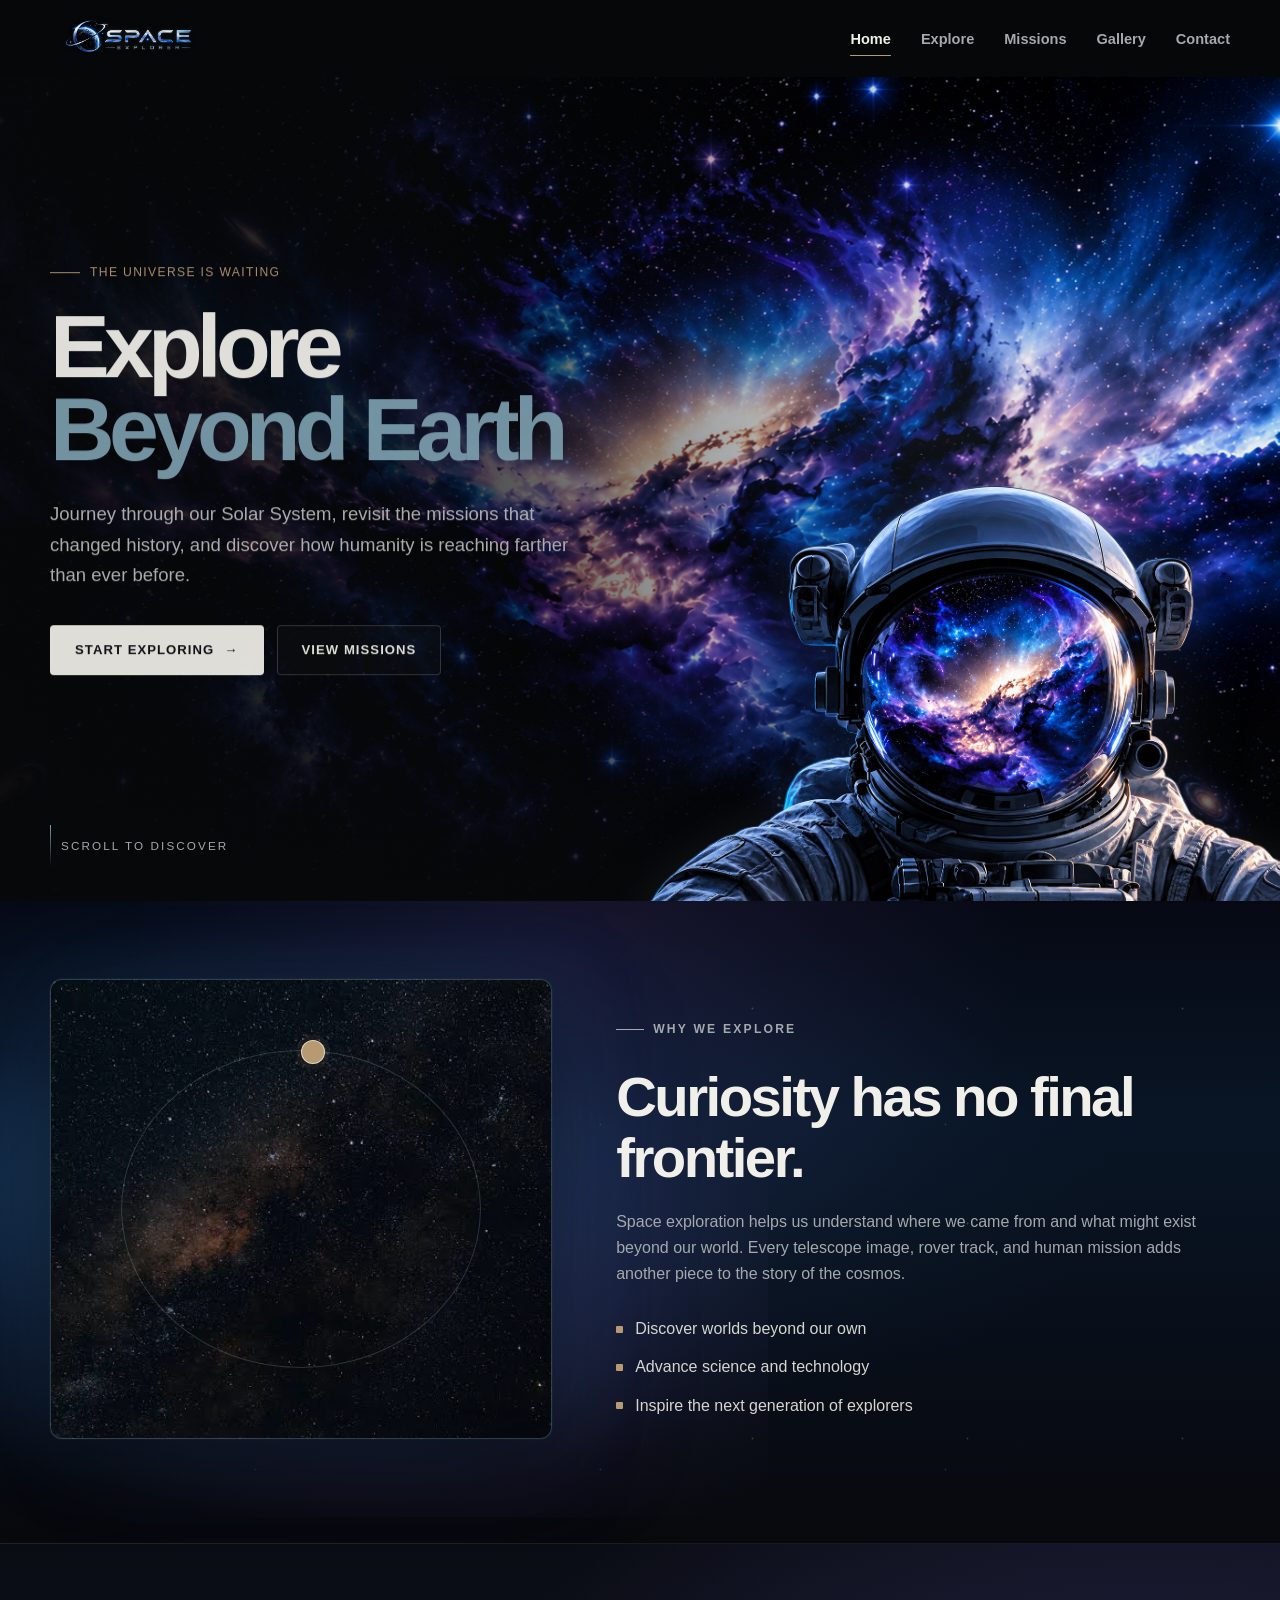
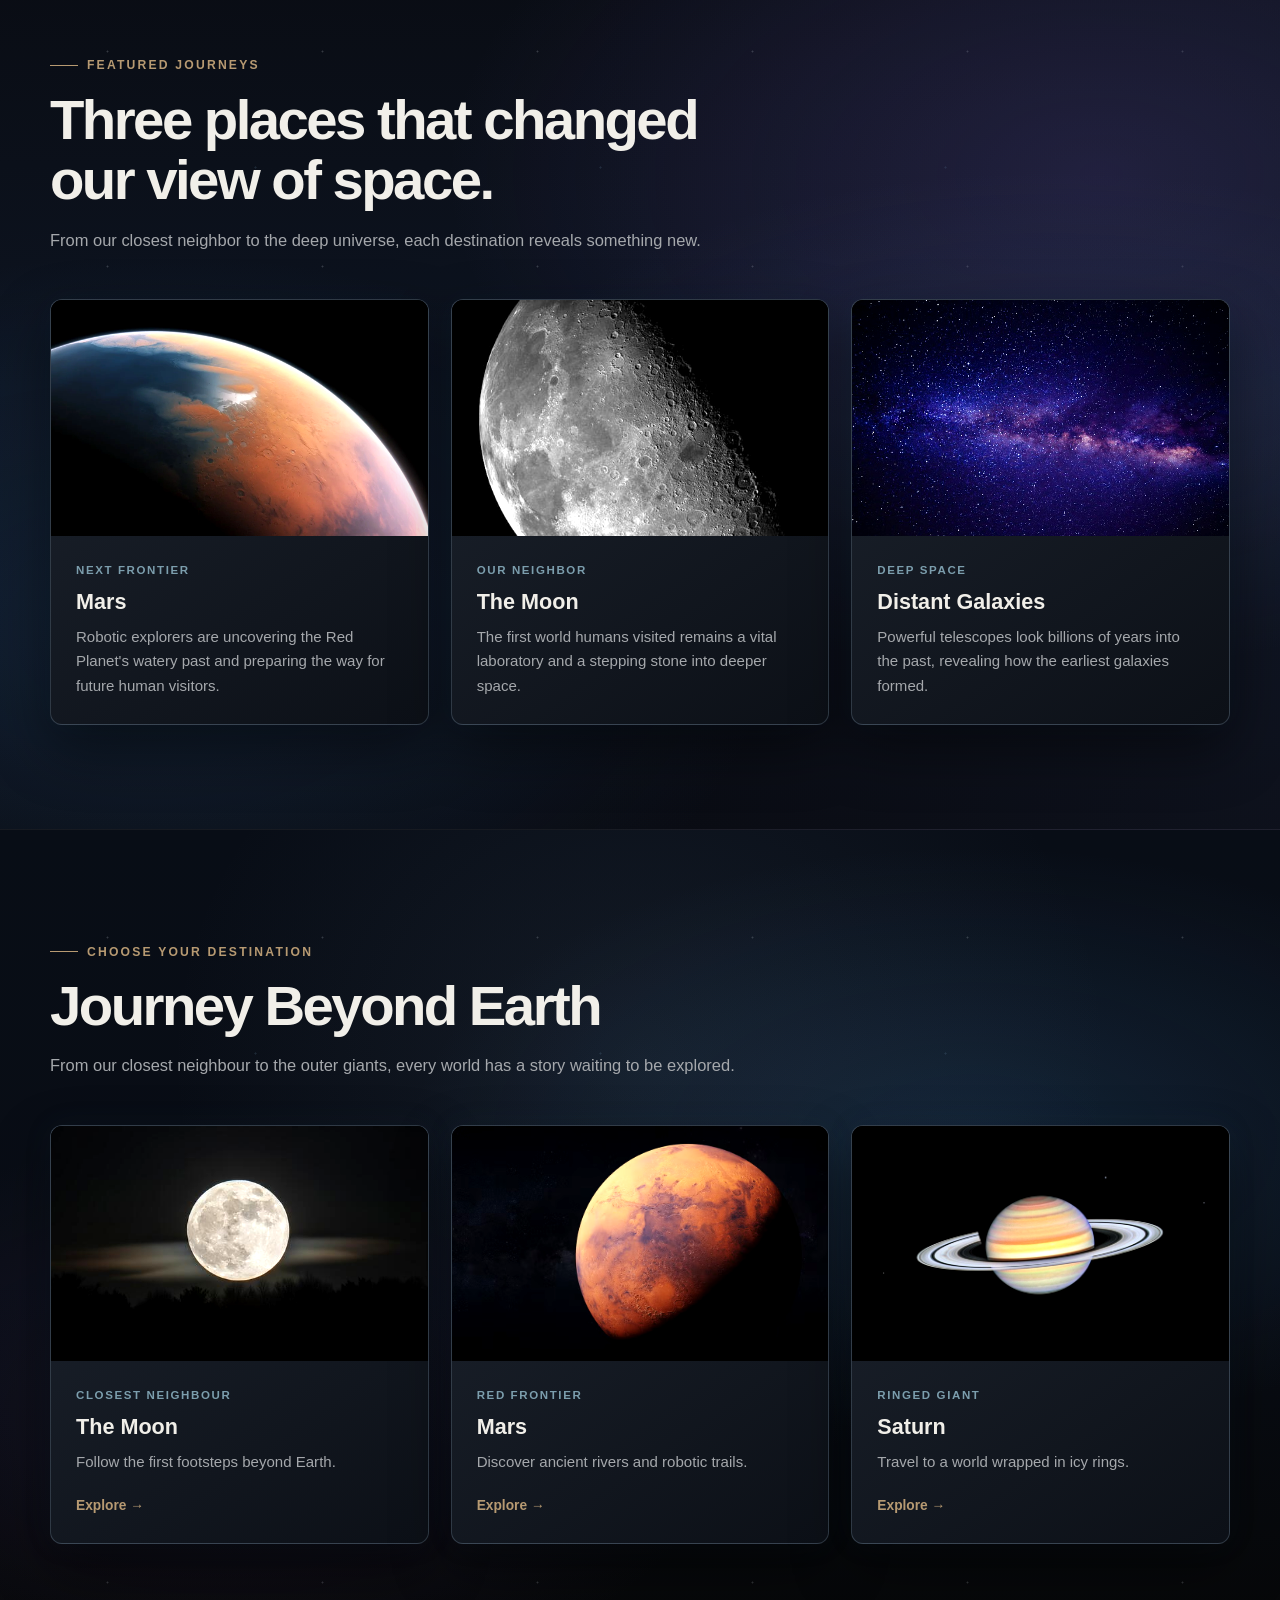
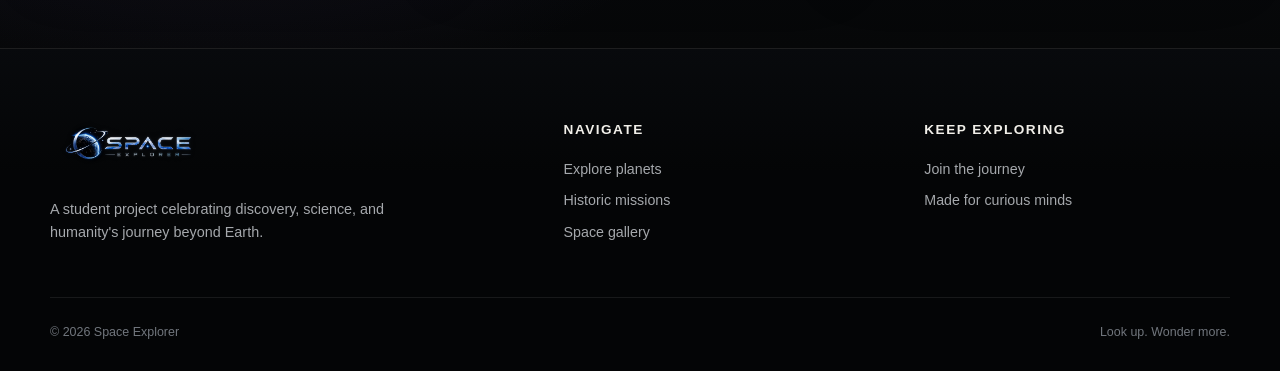
==== commit 5713a764: "Upgrade Space Explorer with cinematic visual design" ====
--- a/index.html
+++ b/index.html
@@ -6,14 +6,14 @@
   <meta name="viewport" content="width=device-width, initial-scale=1.0">
   <meta name="description" content="A modern student-built website about planets, missions and the wonder of space exploration.">
   <title>Space Explorer | Explore Beyond Earth</title>
-  <link rel="stylesheet" href="css/style.css?v=editorial-theme-3">
-  <script src="js/script.js?v=editorial-theme-3" defer></script>
+  <link rel="stylesheet" href="css/style.css?v=cinematic-system-4">
+  <script src="js/script.js?v=cinematic-hero-1" defer></script>
 </head>
 <body class="page-home">
   <header class="site-header">
     <nav class="navbar container" aria-label="Main navigation">
       <a class="logo" href="index.html" aria-label="Space Explorer home">
-        <span class="logo-mark" aria-hidden="true"></span>SPACE EXPLORER
+        <img class="logo-image" src="images/space-explorer-logo.png" alt="Space Explorer" width="2172" height="724">
       </a>
       <button class="menu-toggle" type="button" aria-label="Open navigation menu" aria-expanded="false">
         <span></span>
@@ -31,6 +31,9 @@
   <main>
     <section class="hero">
       <div class="hero-media" aria-hidden="true"></div>
+      <div class="hero-astronaut" aria-hidden="true">
+        <img src="images/astronaut-hero.png" alt="" width="1671" height="941" decoding="async" fetchpriority="high" draggable="false">
+      </div>
       <div class="container">
         <div class="hero-content">
           <p class="hero-kicker">The universe is waiting</p>
@@ -160,7 +163,7 @@
       <div class="footer-grid">
         <div class="footer-brand">
           <a class="logo" href="index.html">
-            <span class="logo-mark" aria-hidden="true"></span>SPACE EXPLORER
+            <img class="logo-image" src="images/space-explorer-logo.png" alt="Space Explorer" width="2172" height="724">
           </a>
           <p>A student project celebrating discovery, science, and humanity's journey beyond Earth.</p>
         </div>
--- a/css/style.css
+++ b/css/style.css
@@ -195,31 +195,14 @@
 .logo {
   display: inline-flex;
   align-items: center;
-  gap: 11px;
-  font-size: 0.91rem;
-  font-weight: 800;
-  letter-spacing: 0.15em;
-}
-
-.logo-mark {
-  position: relative;
-  width: 34px;
-  height: 34px;
-  border: 1px solid rgba(124, 158, 173, 0.62);
-  border-radius: 50%;
-  box-shadow: inset -6px -5px 12px rgba(124, 158, 173, 0.16);
-}
-
-.logo-mark::before {
-  position: absolute;
-  width: 42px;
-  height: 12px;
-  top: 10px;
-  left: -5px;
-  border: 1px solid var(--bronze);
-  border-radius: 50%;
-  content: "";
-  transform: rotate(-20deg);
+  flex-shrink: 0;
+  line-height: 0;
+}
+
+.logo-image {
+  display: block;
+  width: auto;
+  height: 52px;
 }
 
 .nav-links {
@@ -363,6 +346,10 @@
   --hero-media-y: 0px;
   --hero-star-x: 0px;
   --hero-star-y: 0px;
+  --hero-astronaut-base-x: 0%;
+  --hero-astronaut-x: 0px;
+  --hero-astronaut-y: 0px;
+  --scroll-cue-x: 0%;
   --hero-content-y: 0px;
   --hero-content-opacity: 1;
   position: relative;
@@ -377,12 +364,9 @@
 .hero-media {
   position: absolute;
   z-index: 0;
-  inset: -2.5%;
-  background:
-    linear-gradient(90deg, rgba(7, 8, 9, 0.99) 0%, rgba(7, 8, 9, 0.88) 36%, rgba(7, 8, 9, 0.18) 72%),
-    linear-gradient(0deg, var(--bg) 0%, transparent 28%),
-    url("../images/hero-space.png") center / cover no-repeat;
-  animation: hero-cinematic-drift 30s cubic-bezier(0.45, 0.05, 0.55, 0.95) infinite alternate;
+  inset: -5%;
+  background: url("../images/hero-galaxy.png") center / cover no-repeat;
+  animation: hero-cinematic-drift 26s cubic-bezier(0.45, 0.05, 0.55, 0.95) infinite alternate;
   pointer-events: none;
   will-change: transform;
 }
@@ -391,38 +375,100 @@
   position: absolute;
   z-index: 1;
   inset: 0;
-  background-image: radial-gradient(circle, rgba(255, 255, 255, 0.8) 0 1px, transparent 1.4px);
-  background-size: 120px 120px;
-  content: "";
-  opacity: 0.18;
-  animation: star-drift 24s linear infinite;
+  background-image:
+    radial-gradient(circle, rgba(255, 255, 255, 0.72) 0 1px, transparent 1.4px),
+    radial-gradient(circle, rgba(177, 205, 216, 0.5) 0 1px, transparent 1.5px),
+    radial-gradient(circle, rgba(241, 239, 233, 0.3) 0 0.7px, transparent 1.2px);
+  background-position: 0 0, 52px 38px, 96px 74px;
+  background-size: 148px 148px, 226px 226px, 310px 310px;
+  content: "";
+  opacity: 0.16;
+  animation:
+    star-drift 28s linear infinite,
+    hero-stars-breathe 9s ease-in-out infinite alternate;
   pointer-events: none;
   transform: translate3d(var(--hero-star-x), var(--hero-star-y), 0);
   will-change: transform, background-position;
 }
 
+.hero::after {
+  position: absolute;
+  z-index: 2;
+  inset: 0;
+  background:
+    linear-gradient(90deg, rgba(7, 8, 9, 0.96) 0%, rgba(7, 8, 9, 0.83) 32%, rgba(7, 8, 9, 0.34) 56%, rgba(7, 8, 9, 0.05) 78%),
+    linear-gradient(0deg, rgba(7, 8, 9, 0.92) 0%, transparent 30%),
+    radial-gradient(circle at 73% 42%, rgba(124, 158, 173, 0.13), transparent 30%);
+  content: "";
+  pointer-events: none;
+}
+
 @keyframes star-drift {
   to { background-position: -60px 40px; }
 }
 
+@keyframes hero-stars-breathe {
+  0%, 100% { opacity: 0.12; }
+  52% { opacity: 0.2; }
+}
+
 @keyframes hero-cinematic-drift {
   0% {
-    transform: translate3d(var(--hero-media-x), var(--hero-media-y), 0) scale(1.005);
+    transform: translate3d(var(--hero-media-x), var(--hero-media-y), 0) scale(1.03);
   }
   100% {
-    transform: translate3d(calc(var(--hero-media-x) + 9px), calc(var(--hero-media-y) - 5px), 0) scale(1.03);
+    transform: translate3d(calc(var(--hero-media-x) + 7px), calc(var(--hero-media-y) - 5px), 0) scale(1.07);
+  }
+}
+
+.hero-astronaut {
+  position: absolute;
+  z-index: 3;
+  right: max(-150px, -8vw);
+  bottom: -3%;
+  width: clamp(650px, 61vw, 920px);
+  pointer-events: none;
+  transform-origin: 54% 58%;
+  animation: astronaut-float 10s ease-in-out infinite alternate;
+  will-change: transform;
+}
+
+.hero-astronaut::before {
+  position: absolute;
+  z-index: -1;
+  inset: 12% 7% 8% 16%;
+  border-radius: 50%;
+  background: radial-gradient(circle, rgba(124, 158, 173, 0.1), transparent 67%);
+  content: "";
+}
+
+.hero-astronaut img {
+  width: 100%;
+  height: auto;
+  filter:
+    drop-shadow(0 28px 34px rgba(0, 0, 0, 0.44))
+    drop-shadow(0 0 20px rgba(124, 158, 173, 0.1));
+  user-select: none;
+}
+
+@keyframes astronaut-float {
+  0% {
+    transform: translate3d(calc(var(--hero-astronaut-base-x) + var(--hero-astronaut-x)), var(--hero-astronaut-y), 0) rotate(-0.35deg);
+  }
+  100% {
+    transform: translate3d(calc(var(--hero-astronaut-base-x) + var(--hero-astronaut-x) + 4px), calc(var(--hero-astronaut-y) - 10px), 0) rotate(0.35deg);
   }
 }
 
 .hero > .container {
   position: relative;
-  z-index: 2;
+  z-index: 4;
 }
 
 .hero-content {
   position: relative;
-  z-index: 2;
-  max-width: 720px;
+  z-index: 4;
+  max-width: 600px;
   padding: 100px 0 130px;
   opacity: var(--hero-content-opacity);
   transform: translate3d(0, var(--hero-content-y), 0);
@@ -454,8 +500,8 @@
 }
 
 .hero h1 {
-  max-width: 700px;
-  font-size: clamp(3.4rem, 8vw, 7rem);
+  max-width: 600px;
+  font-size: clamp(3.4rem, 7vw, 6.4rem);
   font-weight: 760;
   letter-spacing: -0.065em;
   line-height: 0.93;
@@ -468,7 +514,7 @@
 }
 
 .hero-copy {
-  max-width: 580px;
+  max-width: 540px;
   margin: 28px 0 34px;
   color: #b9bab8;
   font-size: clamp(1rem, 1.6vw, 1.16rem);
@@ -482,9 +528,9 @@
 
 .scroll-cue {
   position: absolute;
-  z-index: 3;
+  z-index: 5;
   bottom: 34px;
-  left: 50%;
+  left: max(20px, calc((100% - var(--max)) / 2));
   display: flex;
   align-items: center;
   gap: 10px;
@@ -492,7 +538,7 @@
   font-size: 0.73rem;
   letter-spacing: 0.18em;
   text-transform: uppercase;
-  transform: translateX(-50%);
+  transform: translateX(var(--scroll-cue-x));
 }
 
 .scroll-cue::before {
@@ -526,6 +572,10 @@
 
 .page-home .hero-actions {
   animation: hero-item-enter 0.62s 0.48s ease-out both;
+}
+
+.page-home .hero-astronaut img {
+  animation: hero-astronaut-enter 1.05s 0.18s ease-out both;
 }
 
 .page-home .scroll-cue {
@@ -559,9 +609,14 @@
   }
 }
 
+@keyframes hero-astronaut-enter {
+  from { opacity: 0; transform: scale(0.99); }
+  to { opacity: 1; transform: scale(1); }
+}
+
 @keyframes hero-cue-enter {
-  from { opacity: 0; transform: translate(-50%, 12px); }
-  to { opacity: 1; transform: translate(-50%, 0); }
+  from { opacity: 0; transform: translate(var(--scroll-cue-x), 12px); }
+  to { opacity: 1; transform: translate(var(--scroll-cue-x), 0); }
 }
 
 /* ---------- Cards and home sections ---------- */
@@ -1736,8 +1791,13 @@
   border: 1px solid var(--line);
   border-radius: var(--radius);
   background:
-    linear-gradient(90deg, rgba(7, 8, 9, 0.92), rgba(7, 8, 9, 0.44)),
-    url("../images/deepspace.jpg") center / cover;
+    linear-gradient(90deg, rgba(6, 8, 12, 0.9), rgba(6, 8, 12, 0.58)),
+    radial-gradient(circle at 50% 32%, rgba(88, 114, 145, 0.18), transparent 42%),
+    radial-gradient(circle, rgba(230, 238, 246, 0.42) 0 0.7px, transparent 1.25px),
+    radial-gradient(circle, rgba(132, 183, 218, 0.28) 0 0.8px, transparent 1.4px),
+    #07090d;
+  background-position: 0 0, 0 0, 0 0, 76px 44px, 0 0;
+  background-size: auto, auto, 210px 210px, 330px 330px, auto;
   text-align: center;
 }
 
@@ -1848,7 +1908,511 @@
 .delay-2 { transition-delay: 0.16s; }
 .delay-3 { transition-delay: 0.24s; }
 
+/* ---------- Cinematic site atmosphere ---------- */
+.section {
+  position: relative;
+  isolation: isolate;
+}
+
+.section > .container {
+  position: relative;
+  z-index: 1;
+}
+
+.section-soft {
+  background:
+    radial-gradient(circle at 82% 18%, rgba(91, 111, 148, 0.16), transparent 38%),
+    linear-gradient(180deg, rgba(9, 12, 18, 0.82), rgba(15, 20, 31, 0.94), rgba(8, 10, 15, 0.88));
+}
+
+/* The Home hero remains the signature moment; these layers carry it into the page. */
+.page-home #about {
+  overflow: hidden;
+  padding-top: 78px;
+  background:
+    radial-gradient(ellipse at 17% 44%, rgba(46, 105, 157, 0.34) 0%, rgba(29, 66, 110, 0.17) 30%, transparent 60%),
+    radial-gradient(ellipse at 45% 8%, rgba(79, 61, 133, 0.23) 0%, transparent 45%),
+    linear-gradient(180deg, #060914 0%, #091525 34%, #080e19 68%, #08090d 100%);
+}
+
+.page-home #about::before,
+.page-home .section-soft::before,
+.page-home main > .section:last-of-type::before,
+.page-explore .planet-gallery-section::before,
+.page-explore .section-soft::before,
+.page-missions main > .section::before,
+.page-gallery main > .section::before,
+.page-contact main > .section::before {
+  position: absolute;
+  z-index: 0;
+  inset: 0;
+  background-image:
+    radial-gradient(circle, rgba(228, 237, 243, 0.64) 0 0.7px, transparent 1.25px),
+    radial-gradient(circle, rgba(126, 173, 207, 0.52) 0 0.8px, transparent 1.35px);
+  background-position: 0 0, 83px 51px;
+  background-size: 215px 215px, 345px 345px;
+  content: "";
+  opacity: 0.3;
+  pointer-events: none;
+}
+
+.page-home #about::after {
+  position: absolute;
+  z-index: 0;
+  top: 10%;
+  bottom: 4%;
+  left: -12%;
+  width: 72%;
+  background:
+    radial-gradient(ellipse at 48% 50%, rgba(62, 125, 181, 0.3), rgba(39, 78, 133, 0.14) 36%, transparent 69%),
+    radial-gradient(ellipse at 66% 64%, rgba(103, 75, 151, 0.18), transparent 50%);
+  content: "";
+  pointer-events: none;
+}
+
+.page-home .section-soft {
+  overflow: hidden;
+  background:
+    radial-gradient(ellipse at 86% 26%, rgba(91, 70, 153, 0.29) 0%, transparent 42%),
+    radial-gradient(ellipse at 12% 78%, rgba(45, 97, 147, 0.23) 0%, transparent 39%),
+    linear-gradient(180deg, #090c13 0%, #0d1421 50%, #090b12 100%);
+}
+
+.page-home .section-soft::after {
+  position: absolute;
+  z-index: 0;
+  inset: 0;
+  background:
+    radial-gradient(ellipse at 82% 54%, rgba(72, 90, 145, 0.2), transparent 37%),
+    linear-gradient(90deg, transparent 46%, rgba(27, 35, 58, 0.24));
+  content: "";
+  pointer-events: none;
+}
+
+.page-home main > .section:last-of-type {
+  overflow: hidden;
+  background:
+    radial-gradient(ellipse at 76% 38%, rgba(49, 103, 153, 0.25) 0%, transparent 41%),
+    radial-gradient(ellipse at 18% 72%, rgba(88, 64, 132, 0.16) 0%, transparent 34%),
+    linear-gradient(180deg, #080d16 0%, #090d15 55%, #060708 100%);
+}
+
+.page-home main > .section:last-of-type::after {
+  position: absolute;
+  z-index: 0;
+  inset: 0;
+  background: radial-gradient(ellipse at 50% 28%, rgba(109, 137, 169, 0.11), transparent 52%);
+  content: "";
+  pointer-events: none;
+}
+
+.story-visual {
+  border-color: rgba(143, 177, 201, 0.3);
+  background:
+    linear-gradient(140deg, rgba(12, 29, 49, 0.12), rgba(7, 9, 16, 0.26)),
+    url("../images/deepspace.jpg") center / cover;
+  box-shadow:
+    0 30px 74px rgba(0, 0, 0, 0.5),
+    0 0 0 1px rgba(88, 137, 174, 0.07),
+    0 0 100px rgba(48, 105, 158, 0.24),
+    44px 32px 120px rgba(83, 60, 132, 0.12);
+}
+
+.feature-card,
+.destination-card,
+.planet-card,
+.mission-card {
+  border-color: rgba(139, 163, 181, 0.22);
+  background:
+    linear-gradient(145deg, rgba(29, 36, 47, 0.98), rgba(12, 16, 23, 0.99)),
+    var(--surface);
+  box-shadow:
+    0 20px 48px rgba(0, 0, 0, 0.42),
+    inset 0 1px 0 rgba(255, 255, 255, 0.025);
+  transition: transform 400ms ease, border-color 400ms ease, box-shadow 400ms ease;
+}
+
+.feature-card.reveal.visible:hover,
+.destination-card.reveal.visible:hover,
+.mission-card.reveal.visible:hover {
+  border-color: rgba(124, 158, 173, 0.42);
+  box-shadow:
+    0 30px 66px rgba(0, 0, 0, 0.54),
+    0 0 38px rgba(72, 121, 165, 0.14);
+  transform: translateY(-8px);
+}
+
+.feature-card:hover img,
+.mission-card:hover img,
+.destination-card:hover .destination-image img {
+  transform: scale(1.055);
+}
+
+.page-home .feature-image img,
+.page-home .destination-image img,
+.page-missions .mission-image img {
+  filter: brightness(1.08) contrast(1.06) saturate(1.05);
+}
+
+.page-home .feature-card,
+.page-home .destination-card {
+  border-color: rgba(139, 166, 187, 0.27);
+  box-shadow:
+    0 24px 58px rgba(0, 0, 0, 0.48),
+    0 0 30px rgba(56, 100, 145, 0.08);
+}
+
+/* Quieter cinematic heroes, each with its own subject and lighting. */
+.page-hero {
+  min-height: 460px;
+  isolation: isolate;
+  background: #080a0e;
+}
+
+.page-hero::before,
+.page-hero::after {
+  position: absolute;
+  inset: 0;
+  content: "";
+  pointer-events: none;
+}
+
+.page-hero::before {
+  z-index: 0;
+  inset: -3%;
+  background-position: 72% center;
+  background-size: cover;
+  opacity: 0.42;
+  animation: inner-hero-breathe 28s ease-in-out infinite alternate;
+  will-change: transform;
+}
+
+.page-hero::after {
+  z-index: 1;
+  background:
+    linear-gradient(90deg, rgba(6, 8, 12, 0.98) 0%, rgba(6, 8, 12, 0.86) 38%, rgba(6, 8, 12, 0.42) 68%, rgba(6, 8, 12, 0.2) 100%),
+    linear-gradient(0deg, #080a0e 0%, transparent 38%),
+    radial-gradient(circle, rgba(232, 238, 240, 0.46) 0 0.7px, transparent 1.2px),
+    radial-gradient(circle, rgba(124, 158, 173, 0.3) 0 0.8px, transparent 1.4px);
+  background-position: 0 0, 0 0, 0 0, 68px 42px;
+  background-size: auto, auto, 190px 190px, 310px 310px;
+}
+
+.page-hero-content {
+  z-index: 3;
+}
+
+.hero-decoration {
+  z-index: 2;
+}
+
+.page-explore .page-hero::before {
+  background-image: url("../images/earthhome.avif");
+  background-position: 76% 47%;
+  opacity: 0.46;
+}
+
+.page-explore .page-hero::after {
+  background:
+    linear-gradient(90deg, rgba(5, 8, 12, 0.98) 0%, rgba(5, 8, 12, 0.88) 42%, rgba(5, 8, 12, 0.3) 72%, rgba(5, 8, 12, 0.12) 100%),
+    linear-gradient(0deg, #080b10 0%, transparent 42%),
+    radial-gradient(circle at 80% 45%, rgba(89, 134, 170, 0.18), transparent 30%),
+    radial-gradient(circle, rgba(218, 228, 234, 0.44) 0 0.7px, transparent 1.2px);
+  background-size: auto, auto, auto, 205px 205px;
+}
+
+.page-missions .page-hero::before {
+  background-image: url("../images/laucnh.jpg");
+  background-position: 72% 52%;
+  opacity: 0.38;
+}
+
+.page-missions .page-hero::after {
+  background:
+    linear-gradient(90deg, rgba(7, 8, 11, 0.98) 0%, rgba(7, 8, 11, 0.9) 43%, rgba(7, 8, 11, 0.38) 76%, rgba(7, 8, 11, 0.2) 100%),
+    linear-gradient(0deg, #090a0d 0%, transparent 40%),
+    linear-gradient(rgba(255, 255, 255, 0.014) 1px, transparent 1px),
+    linear-gradient(90deg, rgba(255, 255, 255, 0.014) 1px, transparent 1px),
+    radial-gradient(circle at 82% 34%, rgba(126, 151, 178, 0.13), transparent 28%);
+  background-size: auto, auto, 84px 84px, 84px 84px, auto;
+}
+
+.page-gallery .page-hero::before {
+  background:
+    radial-gradient(ellipse at 78% 42%, rgba(83, 105, 145, 0.24), transparent 32%),
+    radial-gradient(ellipse at 89% 24%, rgba(95, 73, 137, 0.14), transparent 25%),
+    linear-gradient(135deg, #070a11 0%, #0a101b 58%, #05070b 100%);
+  opacity: 1;
+  animation: none;
+}
+
+.page-gallery .page-hero::after {
+  background:
+    linear-gradient(90deg, rgba(5, 7, 11, 0.98) 0%, rgba(5, 7, 11, 0.86) 42%, rgba(5, 7, 11, 0.32) 76%, rgba(5, 7, 11, 0.16) 100%),
+    linear-gradient(0deg, #07090d 0%, transparent 44%),
+    radial-gradient(circle at 77% 40%, rgba(86, 75, 142, 0.14), transparent 30%),
+    radial-gradient(circle, rgba(228, 232, 240, 0.42) 0 0.7px, transparent 1.2px);
+  background-size: auto, auto, auto, 220px 220px;
+}
+
+.page-contact .page-hero::before {
+  background:
+    radial-gradient(circle at 77% 42%, rgba(76, 111, 154, 0.2), transparent 24%),
+    radial-gradient(circle at 86% 28%, rgba(92, 68, 126, 0.11), transparent 22%),
+    linear-gradient(135deg, #080a0f, #05070a);
+  opacity: 1;
+  animation: none;
+}
+
+.page-contact .page-hero::after {
+  background:
+    linear-gradient(90deg, rgba(6, 8, 12, 0.98) 0%, rgba(6, 8, 12, 0.84) 46%, rgba(6, 8, 12, 0.26) 80%),
+    linear-gradient(0deg, #07090d 0%, transparent 42%),
+    radial-gradient(circle, rgba(213, 226, 232, 0.42) 0 0.7px, transparent 1.2px),
+    radial-gradient(circle, rgba(112, 146, 170, 0.28) 0 0.8px, transparent 1.4px);
+  background-position: 0 0, 0 0, 0 0, 80px 48px;
+  background-size: auto, auto, 230px 230px, 360px 360px;
+}
+
+@keyframes inner-hero-breathe {
+  from { transform: translate3d(-3px, 1px, 0) scale(1.025); }
+  to { transform: translate3d(4px, -3px, 0) scale(1.055); }
+}
+
+/* Explore: worlds suspended in a quiet planetary field. */
+.page-explore main {
+  background:
+    radial-gradient(ellipse at 10% 30%, rgba(43, 93, 142, 0.25), transparent 34%),
+    radial-gradient(ellipse at 90% 70%, rgba(91, 68, 139, 0.18), transparent 38%),
+    linear-gradient(180deg, #070c15, #080c14 58%, #06080c);
+}
+
+.page-explore .planet-gallery-section {
+  overflow: hidden;
+  background:
+    radial-gradient(ellipse at 50% 48%, rgba(50, 101, 151, 0.28) 0%, rgba(34, 66, 105, 0.14) 38%, transparent 67%),
+    radial-gradient(ellipse at 78% 25%, rgba(86, 68, 137, 0.17), transparent 35%),
+    linear-gradient(180deg, #070c15, #08111d 52%, #080b12);
+}
+
+.page-explore .planet-gallery-section::after {
+  position: absolute;
+  z-index: 0;
+  top: 12%;
+  right: -18%;
+  width: 76%;
+  height: 70%;
+  border: 1px solid rgba(118, 159, 191, 0.16);
+  border-radius: 50%;
+  box-shadow:
+    0 0 0 70px rgba(102, 140, 176, 0.025),
+    0 0 0 150px rgba(90, 119, 157, 0.018);
+  content: "";
+  pointer-events: none;
+}
+
+.page-explore .planet-stage,
+.page-explore .planet-gallery-intro {
+  position: relative;
+  z-index: 1;
+}
+
+.page-explore .planet-card {
+  border-color: rgba(142, 174, 198, 0.29);
+  background: linear-gradient(150deg, rgba(23, 33, 47, 0.99), rgba(8, 12, 20, 0.99));
+  box-shadow:
+    0 25px 58px rgba(0, 0, 0, 0.5),
+    0 0 44px rgba(65, 117, 164, 0.15);
+}
+
+.page-explore .planet-image {
+  background:
+    radial-gradient(circle at 50% 50%, rgba(93, 145, 184, 0.3), rgba(24, 49, 75, 0.14) 38%, transparent 67%),
+    #030407;
+}
+
+.planet-gallery-section .planet-card.reveal.visible:hover {
+  border-color: rgba(124, 158, 173, 0.42);
+  transform: translate3d(0, -6px, 0) scale(1.025);
+}
+
+.planet-stage.is-scroll .planet-card.reveal.visible:hover {
+  transform: translateY(-4px) scale(1.015);
+}
+
+.page-explore .system-note {
+  border-color: rgba(132, 171, 199, 0.3);
+  background:
+    radial-gradient(circle at 88% 50%, rgba(72, 126, 171, 0.28), transparent 32%),
+    radial-gradient(circle at 8% 20%, rgba(91, 70, 137, 0.14), transparent 31%),
+    linear-gradient(120deg, rgba(25, 37, 53, 0.98), rgba(10, 15, 24, 0.99));
+  box-shadow:
+    0 26px 62px rgba(0, 0, 0, 0.46),
+    0 0 42px rgba(55, 101, 146, 0.12);
+}
+
+.page-explore .section-soft {
+  overflow: hidden;
+  background:
+    radial-gradient(ellipse at 82% 48%, rgba(48, 103, 151, 0.25), transparent 41%),
+    radial-gradient(ellipse at 17% 82%, rgba(82, 62, 126, 0.15), transparent 34%),
+    linear-gradient(180deg, #090e18, #080b12 72%, #06080b);
+}
+
+/* Missions: documentary surfaces with a restrained coordinate field. */
+.page-missions main > .section {
+  overflow: hidden;
+  background:
+    radial-gradient(ellipse at 82% 16%, rgba(55, 108, 156, 0.26), transparent 36%),
+    radial-gradient(ellipse at 15% 58%, rgba(87, 67, 132, 0.17), transparent 38%),
+    linear-gradient(rgba(146, 177, 199, 0.025) 1px, transparent 1px),
+    linear-gradient(90deg, rgba(146, 177, 199, 0.025) 1px, transparent 1px),
+    linear-gradient(180deg, #080d16, #0a101a 48%, #07090e);
+  background-size: auto, auto, 112px 112px, 112px 112px, auto;
+}
+
+.page-missions main > .section::after {
+  position: absolute;
+  z-index: 0;
+  top: 7%;
+  right: -19%;
+  width: 79%;
+  height: 44%;
+  border: 1px solid rgba(123, 158, 187, 0.16);
+  border-radius: 50%;
+  content: "";
+  pointer-events: none;
+  transform: rotate(-16deg);
+}
+
+.page-missions .timeline::before {
+  background: linear-gradient(transparent, rgba(124, 158, 173, 0.58) 12%, rgba(183, 154, 114, 0.34) 72%, transparent);
+}
+
+.page-missions .mission-card {
+  border-color: rgba(145, 170, 190, 0.27);
+  background: linear-gradient(145deg, rgba(27, 35, 46, 0.99), rgba(11, 15, 22, 0.99));
+  box-shadow:
+    0 24px 56px rgba(0, 0, 0, 0.48),
+    0 0 34px rgba(56, 102, 146, 0.11);
+}
+
+.page-missions .mission-image {
+  position: relative;
+}
+
+.page-missions .mission-image::after {
+  position: absolute;
+  inset: 0;
+  background: linear-gradient(0deg, rgba(8, 9, 12, 0.28), transparent 44%);
+  content: "";
+  pointer-events: none;
+}
+
+.page-missions .achievement {
+  background: linear-gradient(90deg, rgba(183, 154, 114, 0.13), rgba(87, 116, 151, 0.055));
+}
+
+/* Gallery: quiet framing lets the astronomical imagery lead. */
+.page-gallery main > .section {
+  overflow: hidden;
+  background:
+    radial-gradient(ellipse at 76% 13%, rgba(71, 91, 151, 0.23), transparent 33%),
+    radial-gradient(ellipse at 17% 57%, rgba(49, 98, 143, 0.19), transparent 35%),
+    radial-gradient(ellipse at 78% 82%, rgba(89, 65, 132, 0.15), transparent 32%),
+    linear-gradient(180deg, #060a12, #080d16 48%, #06080c);
+}
+
+.page-gallery .gallery-item {
+  border-color: rgba(181, 201, 216, 0.24);
+  box-shadow:
+    0 20px 46px rgba(0, 0, 0, 0.48),
+    0 0 30px rgba(56, 97, 142, 0.09);
+  transition: transform 400ms ease, border-color 400ms ease, box-shadow 400ms ease;
+}
+
+.page-gallery .gallery-item.reveal.visible:hover {
+  border-color: rgba(137, 165, 184, 0.4);
+  box-shadow:
+    0 30px 62px rgba(0, 0, 0, 0.58),
+    0 0 40px rgba(76, 118, 164, 0.16);
+  transform: translateY(-6px);
+}
+
+.page-gallery .gallery-item img {
+  filter: brightness(1.05) contrast(1.06) saturate(1.04);
+}
+
+.page-gallery .gallery-item:hover img {
+  filter: brightness(0.96) contrast(1.08) saturate(1.06);
+  transform: scale(1.045);
+}
+
+.page-gallery .gallery-overlay {
+  background: linear-gradient(transparent 38%, rgba(5, 7, 10, 0.94));
+}
+
+/* Contact: a restrained open channel rather than a terminal interface. */
+.page-contact main > .section:not(.section-soft) {
+  overflow: hidden;
+  background:
+    radial-gradient(ellipse at 88% 24%, rgba(49, 105, 153, 0.28), transparent 38%),
+    radial-gradient(ellipse at 11% 72%, rgba(88, 65, 134, 0.2), transparent 38%),
+    linear-gradient(180deg, #070c15, #09111c 52%, #07090e);
+}
+
+.page-contact .contact-form {
+  border-color: rgba(143, 174, 197, 0.3);
+  background:
+    linear-gradient(150deg, rgba(27, 37, 50, 0.98), rgba(10, 15, 23, 0.99));
+  box-shadow:
+    0 28px 68px rgba(0, 0, 0, 0.52),
+    0 0 52px rgba(58, 110, 158, 0.16);
+}
+
+.page-contact .form-group input,
+.page-contact .form-group textarea {
+  background: rgba(4, 7, 11, 0.76);
+}
+
+.page-contact .signal-visual {
+  background:
+    radial-gradient(circle at 18% 50%, rgba(95, 151, 190, 0.24), transparent 33%),
+    linear-gradient(90deg, rgba(55, 102, 150, 0.16), transparent 82%);
+}
+
+.page-contact .section-soft {
+  overflow: hidden;
+  background:
+    radial-gradient(ellipse at 76% 30%, rgba(78, 62, 128, 0.2), transparent 38%),
+    radial-gradient(ellipse at 19% 70%, rgba(47, 94, 139, 0.16), transparent 33%),
+    linear-gradient(180deg, #080d15, #070a10 72%, #050607);
+}
+
+.page-contact .curiosity-banner {
+  border-color: rgba(139, 158, 172, 0.16);
+  background:
+    radial-gradient(ellipse at center, rgba(4, 9, 20, 0.86) 0%, rgba(4, 9, 20, 0.62) 38%, rgba(4, 9, 20, 0.18) 78%),
+    linear-gradient(180deg, rgba(3, 7, 15, 0.2), rgba(3, 7, 15, 0.46)),
+    url("../images/hero-galaxy.png") center 51% / cover no-repeat;
+  box-shadow: 0 24px 58px rgba(0, 0, 0, 0.34);
+}
+
+/* The atmosphere recedes into one quiet footer treatment. */
+.site-footer {
+  background:
+    linear-gradient(180deg, rgba(8, 10, 13, 0.98), #040506 38%),
+    #040506;
+}
+
 /* ---------- Responsive ---------- */
+@media (max-width: 1100px) {
+  .hero-content { max-width: 520px; }
+  .hero h1 { max-width: 520px; font-size: clamp(3.4rem, 7.4vw, 5.35rem); }
+  .hero-copy { max-width: 490px; }
+  .hero-astronaut { right: -165px; width: min(69vw, 710px); }
+}
+
 @media (max-width: 1000px) {
   .card-grid { grid-template-columns: repeat(2, 1fr); }
   .card-grid .feature-card:last-child { grid-column: span 2; }
@@ -1879,9 +2443,32 @@
   .nav-links.open { opacity: 1; pointer-events: auto; transform: translateY(0); }
   .nav-link { padding: 14px 0; }
   .nav-link::after { bottom: 9px; transform-origin: left; }
-  .hero { min-height: 720px; }
-  .hero-media { background-position: 62% center; }
-  .hero-content { padding: 90px 0 150px; }
+  .page-hero::before { opacity: 0.3; }
+  .page-hero-content { max-width: 640px; }
+  .hero {
+    --hero-astronaut-base-x: -50%;
+    --scroll-cue-x: -50%;
+    min-height: 900px;
+    align-items: start;
+  }
+  .hero-media { background-position: center; }
+  .hero::after {
+    background:
+      linear-gradient(180deg, rgba(7, 8, 9, 0.02) 0%, rgba(7, 8, 9, 0.14) 27%, rgba(7, 8, 9, 0.88) 45%, rgba(7, 8, 9, 0.98) 72%),
+      linear-gradient(90deg, rgba(7, 8, 9, 0.3), rgba(7, 8, 9, 0.04) 48%, rgba(7, 8, 9, 0.18)),
+      radial-gradient(circle at 50% 20%, rgba(124, 158, 173, 0.11), transparent 35%);
+  }
+  .hero-content { max-width: 620px; padding: 350px 0 120px; }
+  .hero h1 { max-width: 620px; font-size: clamp(3.5rem, 9vw, 4.7rem); }
+  .hero-copy { max-width: 520px; }
+  .hero-astronaut {
+    top: -12px;
+    right: auto;
+    bottom: auto;
+    left: 50%;
+    width: min(100vw, 620px);
+  }
+  .scroll-cue { left: 50%; }
   .story-grid, .contact-grid { grid-template-columns: 1fr; }
   .story-visual { min-height: 380px; }
   .system-note { grid-template-columns: 1fr; }
@@ -1894,14 +2481,64 @@
   .footer-brand { grid-column: span 2; }
 }
 
+@media (max-width: 700px) {
+  .hero {
+    --hero-astronaut-base-x: -50%;
+    --scroll-cue-x: -50%;
+    min-height: clamp(820px, 112svh, 900px);
+    align-items: start;
+  }
+
+  .hero-media { background-position: center; }
+
+  .hero::after {
+    background:
+      linear-gradient(180deg, rgba(7, 8, 9, 0.02) 0%, rgba(7, 8, 9, 0.14) 27%, rgba(7, 8, 9, 0.88) 45%, rgba(7, 8, 9, 0.98) 72%),
+      linear-gradient(90deg, rgba(7, 8, 9, 0.3), rgba(7, 8, 9, 0.04) 48%, rgba(7, 8, 9, 0.18)),
+      radial-gradient(circle at 50% 20%, rgba(124, 158, 173, 0.11), transparent 35%);
+  }
+
+  .hero-astronaut {
+    top: -12px;
+    right: auto;
+    bottom: auto;
+    left: 50%;
+    width: min(164vw, 620px);
+  }
+
+  .hero-content {
+    max-width: 100%;
+    padding: 340px 0 120px;
+  }
+
+  .hero h1 {
+    max-width: 100%;
+    font-size: clamp(3.15rem, 14.8vw, 4.2rem);
+  }
+
+  .hero-copy { max-width: 520px; margin: 22px 0 28px; }
+  .hero-actions { align-items: stretch; flex-direction: column; }
+  .hero-actions .button { width: 100%; }
+
+  .scroll-cue {
+    bottom: 18px;
+    left: 50%;
+    white-space: nowrap;
+  }
+}
+
 @media (max-width: 580px) {
   .container { width: min(calc(100% - 28px), var(--max)); }
-  .hero { min-height: 680px; }
-  .hero-media { background-position: 68% center; }
-  .hero h1 { font-size: clamp(3rem, 17vw, 4.7rem); }
-  .hero-actions { align-items: stretch; flex-direction: column; }
-  .hero-actions .button { width: 100%; }
+  .logo-image { height: 44px; }
+  .hero { min-height: clamp(820px, 112svh, 900px); }
+  .hero h1 { font-size: clamp(3.05rem, 14.5vw, 4rem); }
   .page-hero { min-height: 370px; }
+  .page-hero-content { padding: 72px 0; }
+  .page-hero h1 { font-size: clamp(2.55rem, 12vw, 3.2rem); }
+  .page-hero p { font-size: 1rem; }
+  .page-home #about::before,
+  .page-home main > .section:last-of-type::before,
+  .page-explore .planet-gallery-section::before { opacity: 0.22; }
   .card-grid, .destination-grid { grid-template-columns: 1fr; }
   .card-grid .feature-card:last-child { grid-column: auto; }
   .destination-card:last-child { grid-column: auto; }
@@ -1926,6 +2563,18 @@
   .hero-media,
   .hero::before,
   .hero-content { transform: none !important; }
+  .hero-media,
+  .hero::before,
+  .hero-astronaut,
+  .hero-astronaut img { animation: none !important; }
+  .hero-astronaut {
+    transform: translate3d(var(--hero-astronaut-base-x), 0, 0) !important;
+  }
+  .hero-astronaut img { transform: none !important; }
+  .page-hero::before {
+    animation: none !important;
+    transform: none !important;
+  }
   .page-home .site-header,
   .page-home .hero-kicker,
   .page-home .hero h1,
@@ -1937,5 +2586,5 @@
     animation: none !important;
     transform: none;
   }
-  .page-home .scroll-cue { transform: translateX(-50%); }
-}
+  .page-home .scroll-cue { transform: translateX(var(--scroll-cue-x)); }
+}
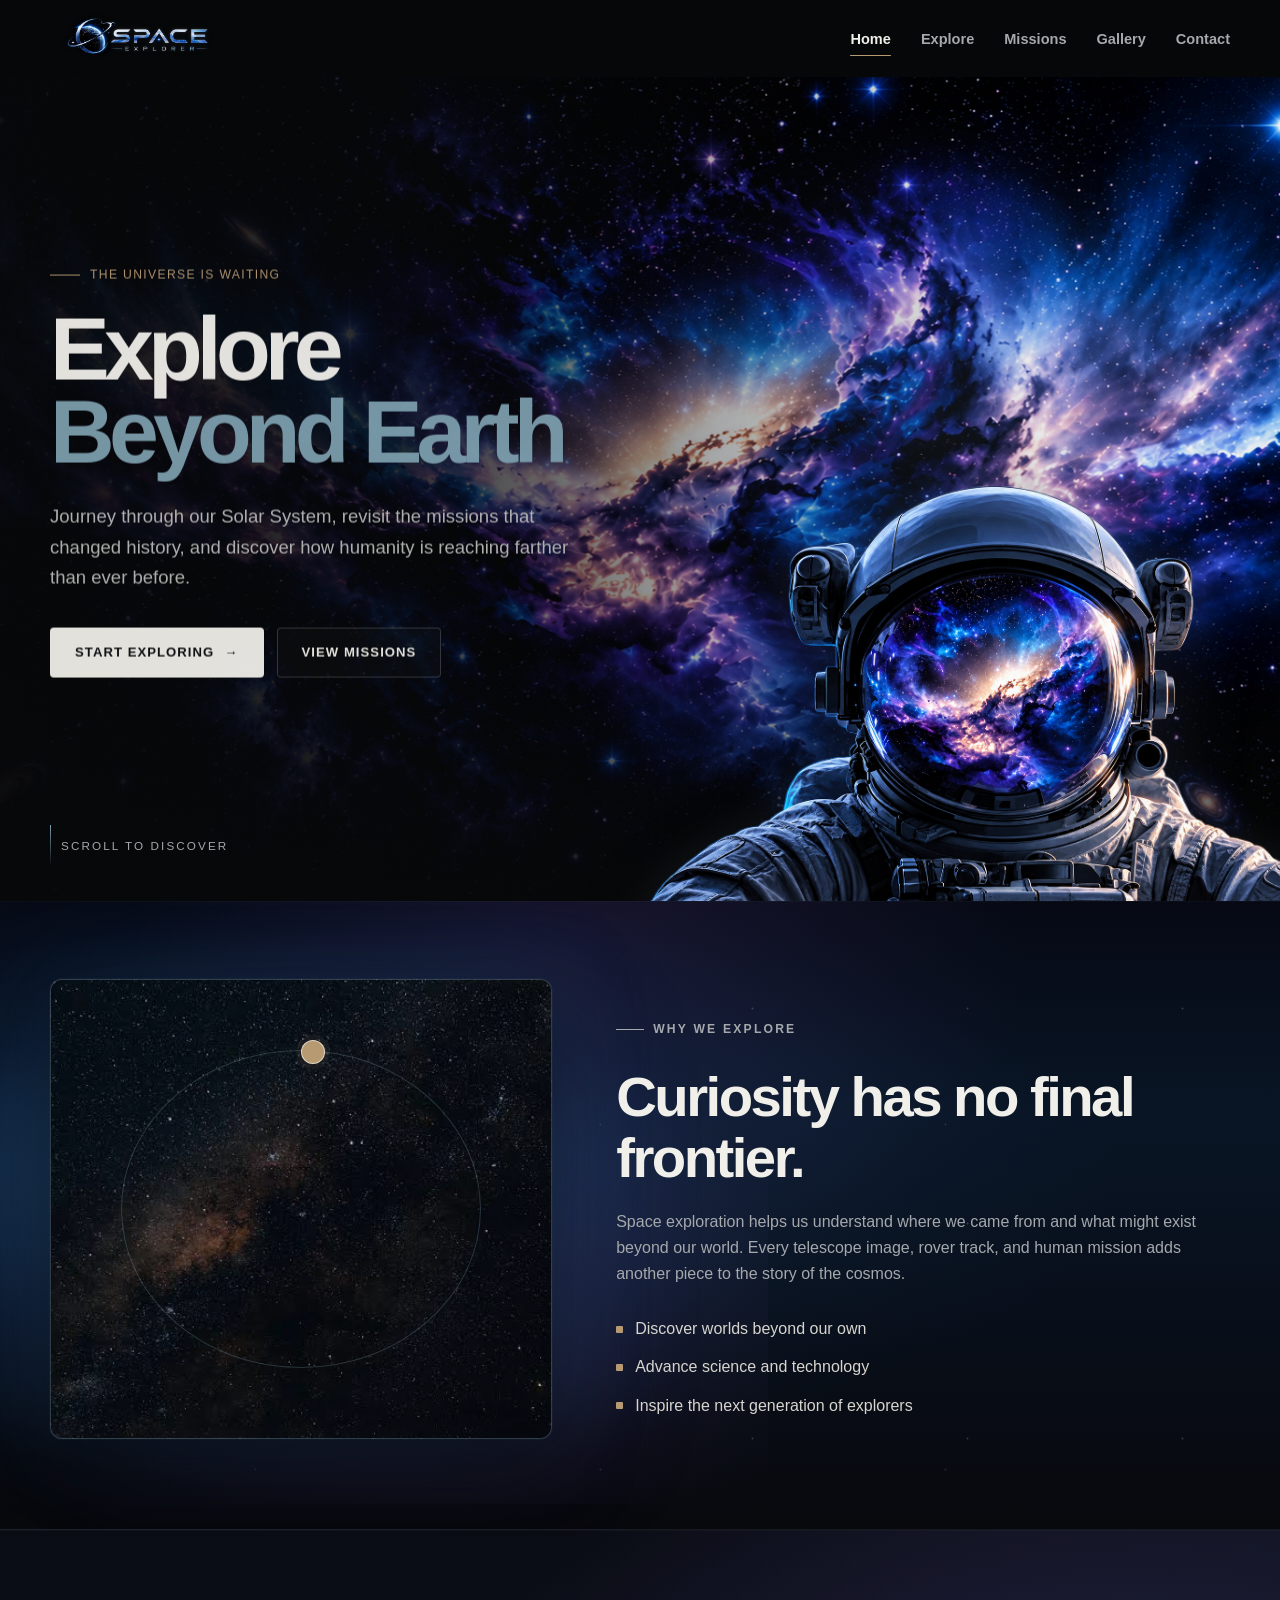
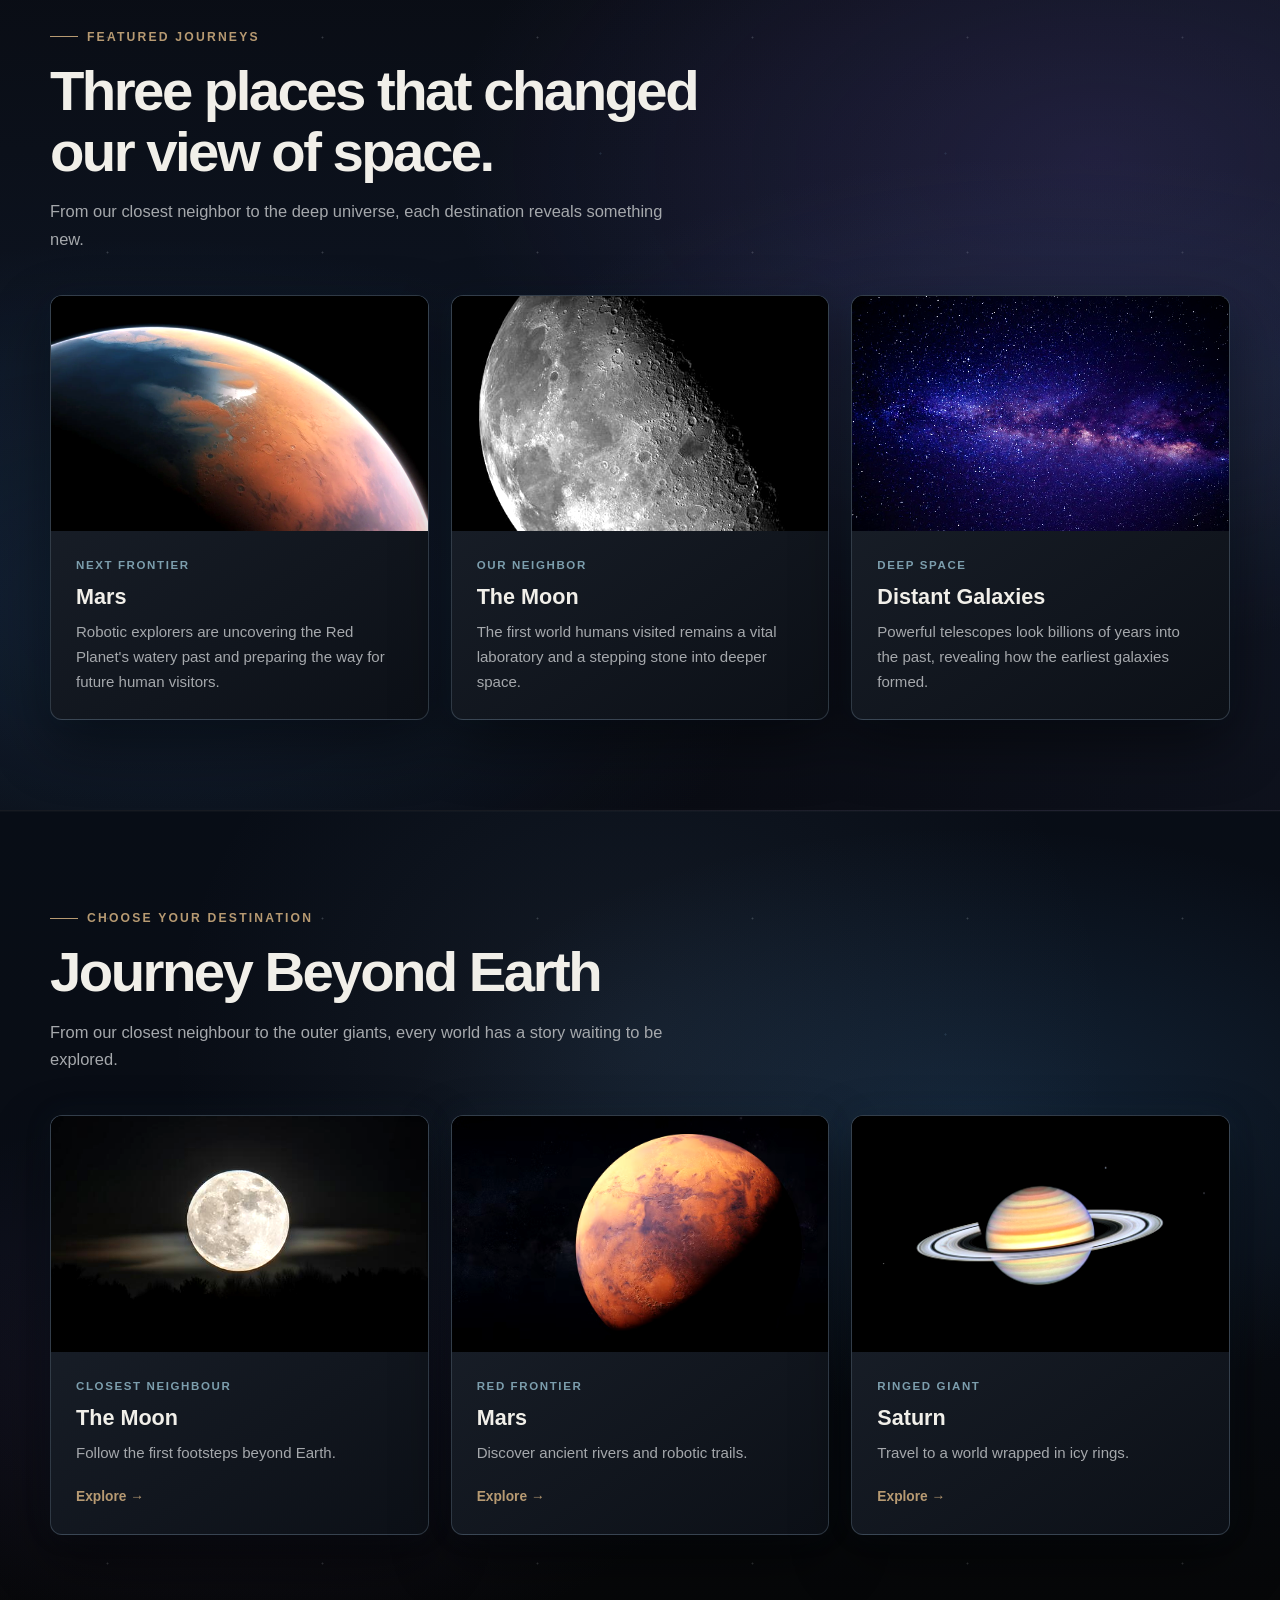
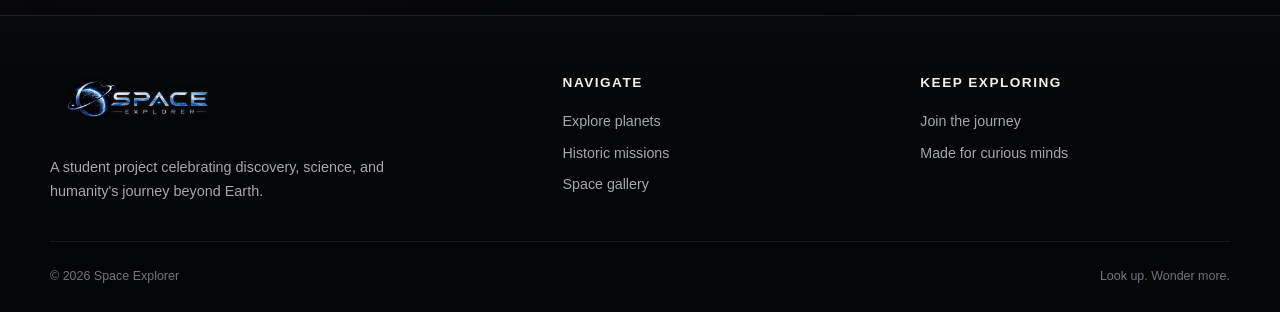
==== commit 97a11a74: "Improve Explore planet carousel animations" ====
--- a/index.html
+++ b/index.html
@@ -6,7 +6,7 @@
   <meta name="viewport" content="width=device-width, initial-scale=1.0">
   <meta name="description" content="A modern student-built website about planets, missions and the wonder of space exploration.">
   <title>Space Explorer | Explore Beyond Earth</title>
-  <link rel="stylesheet" href="css/style.css?v=cinematic-system-4">
+  <link rel="stylesheet" href="css/style.css?v=cinematic-system-5">
   <script src="js/script.js?v=cinematic-hero-1" defer></script>
 </head>
 <body class="page-home">
--- a/css/style.css
+++ b/css/style.css
@@ -18,6 +18,9 @@
   --radius: 12px;
   --shadow: 0 22px 54px rgba(0, 0, 0, 0.3);
   --max: 1180px;
+  --header-height: 76px;
+  --section-space: clamp(80px, 7vw, 96px);
+  --section-heading-gap: clamp(36px, 4vw, 42px);
 }
 
 * {
@@ -128,7 +131,7 @@
 }
 
 .section {
-  padding: 104px 0;
+  padding: var(--section-space) 0;
 }
 
 .section-soft {
@@ -139,7 +142,7 @@
 
 .section-heading {
   max-width: 700px;
-  margin-bottom: 45px;
+  margin-bottom: var(--section-heading-gap);
 }
 
 .section-heading.center {
@@ -160,6 +163,7 @@
 }
 
 .section-copy {
+  max-width: 650px;
   margin-top: 16px;
   color: var(--muted);
   font-size: 1.03rem;
@@ -187,7 +191,7 @@
 
 .navbar {
   display: flex;
-  min-height: 76px;
+  min-height: var(--header-height);
   align-items: center;
   justify-content: space-between;
 }
@@ -202,7 +206,7 @@
 .logo-image {
   display: block;
   width: auto;
-  height: 52px;
+  height: 58px;
 }
 
 .nav-links {
@@ -832,6 +836,7 @@
   min-height: 440px;
   align-items: center;
   overflow: hidden;
+  scroll-margin-top: var(--header-height);
   border-bottom: 1px solid var(--line);
   background:
     linear-gradient(rgba(255, 255, 255, 0.018) 1px, transparent 1px),
@@ -845,7 +850,11 @@
   position: relative;
   z-index: 2;
   max-width: 760px;
-  padding: 92px 0;
+  padding: clamp(98px, 8vw, 116px) 0 clamp(84px, 7vw, 104px);
+}
+
+.page-missions .page-hero-content {
+  padding-top: clamp(108px, 9vw, 126px);
 }
 
 .page-hero h1 {
@@ -1248,10 +1257,11 @@
 
 .planet-stage {
   position: relative;
-  height: 650px;
+  height: 660px;
   margin-top: 18px;
   overflow: hidden;
-  perspective: 1200px;
+  perspective: 1450px;
+  perspective-origin: 50% 48%;
   cursor: grab;
   touch-action: pan-y;
   user-select: none;
@@ -1278,18 +1288,32 @@
   transform-style: preserve-3d;
 }
 
+.planet-drag-surface {
+  position: absolute;
+  z-index: 25;
+  inset: 0;
+  cursor: inherit;
+  touch-action: pan-y;
+}
+
 .planet-motion-wrapper {
   position: absolute;
   z-index: 1;
   top: 50%;
   left: 0;
-  width: clamp(280px, 22vw, 322px);
+  width: clamp(286px, 22vw, 326px);
   opacity: 0;
   transform: translate3d(0, -50%, 0);
   transform-origin: center;
   backface-visibility: hidden;
   will-change: transform, opacity;
   transition: none;
+}
+
+@media (max-width: 700px) {
+  .planet-stage:not(.is-scroll) .planet-motion-wrapper {
+    width: min(82vw, 330px);
+  }
 }
 
 .planet-stage:not(.is-entered) .planet-motion-wrapper {
@@ -1312,17 +1336,32 @@
   box-shadow: 0 12px 28px rgba(0, 0, 0, 0.2);
   transition:
     transform 400ms cubic-bezier(0.22, 1, 0.36, 1),
-    border-color 320ms ease;
+    border-color 320ms ease,
+    box-shadow 320ms ease;
+}
+
+.planet-stage:not(.is-scroll) .planet-card {
+  pointer-events: none;
 }
 
 .planet-gallery-section .planet-card:hover,
+.planet-stage:not(.is-scroll) .planet-motion-wrapper:hover .planet-card,
+.planet-motion-wrapper.is-hovered .planet-card,
 .planet-motion-wrapper.is-focused .planet-card {
   border-color: rgba(124, 158, 173, 0.38);
   box-shadow: 0 12px 28px rgba(0, 0, 0, 0.2);
 }
 
 .planet-gallery-section .planet-card:hover {
-  transform: translate3d(0, -12px, 0) scale(1.07);
+  transform: translate3d(0, -4px, 0) scale(1.01);
+}
+
+.planet-stage:not(.is-scroll) .planet-motion-wrapper:hover .planet-card {
+  transform: translate3d(0, -4px, 0) scale(1.01);
+}
+
+.planet-motion-wrapper.is-hovered .planet-card {
+  transform: translate3d(0, -4px, 0) scale(1.01);
 }
 
 .planet-card .card-body {
@@ -1330,8 +1369,27 @@
 }
 
 .planet-gallery-section .planet-image img {
-  transform: scale(1.025);
-  transition: none;
+  pointer-events: none;
+  transform: none;
+  transition: filter 320ms ease;
+  user-select: none;
+  -webkit-user-drag: none;
+}
+
+.planet-gallery-section .planet-card:hover .planet-image img {
+  filter: brightness(1.055) contrast(1.02);
+}
+
+.planet-stage:not(.is-scroll) .planet-motion-wrapper:hover .planet-image img {
+  filter: brightness(1.055) contrast(1.02);
+}
+
+.planet-motion-wrapper.is-hovered .planet-image img {
+  filter: brightness(1.055) contrast(1.02);
+}
+
+.planet-stage.is-dragging .planet-image img {
+  filter: none;
 }
 
 .planet-fact {
@@ -1363,6 +1421,10 @@
   scrollbar-width: none;
 }
 
+.planet-stage.is-scroll .planet-drag-surface {
+  display: none;
+}
+
 .planet-stage.is-scroll::-webkit-scrollbar {
   display: none;
 }
@@ -1408,6 +1470,12 @@
 .planet-stage.is-scroll.is-entered .planet-motion-wrapper:nth-child(7) { transition-delay: 0.36s; }
 .planet-stage.is-scroll.is-entered .planet-motion-wrapper:nth-child(8) { transition-delay: 0.42s; }
 
+.planet-stage.is-scroll.is-entered .planet-motion-wrapper.is-focused {
+  opacity: 1;
+  transform: rotate(0deg) scale(1.015);
+  transition-delay: 0s;
+}
+
 .planet-stage.is-scroll .planet-card:hover {
   transform: translateY(-4px) rotate(0deg) scale(1.015);
 }
@@ -1814,7 +1882,7 @@
 
 /* ---------- Footer ---------- */
 .site-footer {
-  padding: 70px 0 28px;
+  padding: 56px 0 26px;
   border-top: 1px solid var(--line);
   background: #050607;
 }
@@ -1822,8 +1890,8 @@
 .footer-grid {
   display: grid;
   grid-template-columns: 1.2fr 0.8fr 0.8fr;
-  gap: 55px;
-  padding-bottom: 45px;
+  gap: 48px;
+  padding-bottom: 36px;
 }
 
 .footer-brand p {
@@ -1991,6 +2059,7 @@
 
 .page-home main > .section:last-of-type {
   overflow: hidden;
+  padding-bottom: 80px;
   background:
     radial-gradient(ellipse at 76% 38%, rgba(49, 103, 153, 0.25) 0%, transparent 41%),
     radial-gradient(ellipse at 18% 72%, rgba(88, 64, 132, 0.16) 0%, transparent 34%),
@@ -2045,7 +2114,7 @@
 .feature-card:hover img,
 .mission-card:hover img,
 .destination-card:hover .destination-image img {
-  transform: scale(1.055);
+  transform: scale(1.04);
 }
 
 .page-home .feature-image img,
@@ -2060,6 +2129,15 @@
   box-shadow:
     0 24px 58px rgba(0, 0, 0, 0.48),
     0 0 30px rgba(56, 100, 145, 0.08);
+}
+
+.page-home #about,
+.page-home .section-soft,
+.page-home main > .section:last-of-type,
+.page-explore .planet-gallery-section,
+.page-explore .section-soft,
+.page-contact main > .section {
+  box-shadow: inset 0 1px 0 rgba(255, 255, 255, 0.025);
 }
 
 /* Quieter cinematic heroes, each with its own subject and lighting. */
@@ -2209,6 +2287,30 @@
     0 0 0 150px rgba(90, 119, 157, 0.018);
   content: "";
   pointer-events: none;
+  transform: translate3d(var(--planet-parallax, 0), 0, 0) rotate(-4deg);
+  transform-origin: center;
+  will-change: transform;
+}
+
+.page-explore .planet-stage:not(.is-scroll)::before,
+.page-explore .planet-stage:not(.is-scroll)::after {
+  position: absolute;
+  z-index: 30;
+  top: 0;
+  bottom: 0;
+  width: clamp(32px, 5vw, 76px);
+  content: "";
+  pointer-events: none;
+}
+
+.page-explore .planet-stage:not(.is-scroll)::before {
+  left: 0;
+  background: linear-gradient(90deg, rgba(7, 12, 21, 0.98), rgba(7, 12, 21, 0));
+}
+
+.page-explore .planet-stage:not(.is-scroll)::after {
+  right: 0;
+  background: linear-gradient(270deg, rgba(8, 12, 20, 0.98), rgba(8, 12, 20, 0));
 }
 
 .page-explore .planet-stage,
@@ -2233,7 +2335,33 @@
 
 .planet-gallery-section .planet-card.reveal.visible:hover {
   border-color: rgba(124, 158, 173, 0.42);
-  transform: translate3d(0, -6px, 0) scale(1.025);
+  box-shadow:
+    0 30px 66px rgba(0, 0, 0, 0.55),
+    0 0 38px rgba(70, 126, 174, 0.16);
+  transform: translate3d(0, -4px, 0) scale(1.01);
+}
+
+.page-explore .planet-stage:not(.is-scroll) .planet-motion-wrapper:hover .planet-card.reveal.visible {
+  border-color: rgba(124, 158, 173, 0.42);
+  box-shadow:
+    0 30px 66px rgba(0, 0, 0, 0.55),
+    0 0 38px rgba(70, 126, 174, 0.16);
+  transform: translate3d(0, -4px, 0) scale(1.01);
+}
+
+.page-explore .planet-motion-wrapper.is-hovered .planet-card.reveal.visible {
+  border-color: rgba(124, 158, 173, 0.42);
+  box-shadow:
+    0 30px 66px rgba(0, 0, 0, 0.55),
+    0 0 38px rgba(70, 126, 174, 0.16);
+  transform: translate3d(0, -4px, 0) scale(1.01);
+}
+
+.page-explore .planet-motion-wrapper.is-focused .planet-card {
+  border-color: rgba(148, 188, 214, 0.42);
+  box-shadow:
+    0 28px 64px rgba(0, 0, 0, 0.54),
+    0 0 42px rgba(67, 122, 170, 0.17);
 }
 
 .planet-stage.is-scroll .planet-card.reveal.visible:hover {
@@ -2352,9 +2480,19 @@
   background: linear-gradient(transparent 38%, rgba(5, 7, 10, 0.94));
 }
 
+.page-gallery .gallery-overlay > * {
+  transition: transform 320ms ease;
+}
+
+.page-gallery .gallery-item:hover .gallery-overlay > *,
+.page-gallery .gallery-item:focus .gallery-overlay > * {
+  transform: translateY(-2px);
+}
+
 /* Contact: a restrained open channel rather than a terminal interface. */
 .page-contact main > .section:not(.section-soft) {
   overflow: hidden;
+  padding-bottom: 72px;
   background:
     radial-gradient(ellipse at 88% 24%, rgba(49, 105, 153, 0.28), transparent 38%),
     radial-gradient(ellipse at 11% 72%, rgba(88, 65, 134, 0.2), transparent 38%),
@@ -2383,6 +2521,8 @@
 
 .page-contact .section-soft {
   overflow: hidden;
+  padding-top: 70px;
+  padding-bottom: 78px;
   background:
     radial-gradient(ellipse at 76% 30%, rgba(78, 62, 128, 0.2), transparent 38%),
     radial-gradient(ellipse at 19% 70%, rgba(47, 94, 139, 0.16), transparent 33%),
@@ -2421,11 +2561,12 @@
 }
 
 @media (max-width: 820px) {
-  .section { padding: 78px 0; }
+  .section { padding: 76px 0; }
+  .logo-image { height: 52px; }
   .menu-toggle { display: grid; }
   .nav-links {
     position: absolute;
-    top: 76px;
+    top: var(--header-height);
     right: 20px;
     left: 20px;
     display: grid;
@@ -2533,7 +2674,8 @@
   .hero { min-height: clamp(820px, 112svh, 900px); }
   .hero h1 { font-size: clamp(3.05rem, 14.5vw, 4rem); }
   .page-hero { min-height: 370px; }
-  .page-hero-content { padding: 72px 0; }
+  .page-hero-content { padding: 80px 0 72px; }
+  .page-missions .page-hero-content { padding-top: 88px; }
   .page-hero h1 { font-size: clamp(2.55rem, 12vw, 3.2rem); }
   .page-hero p { font-size: 1rem; }
   .page-home #about::before,
@@ -2551,6 +2693,9 @@
   .gallery-overlay { opacity: 1; transform: none; }
   .form-row { grid-template-columns: 1fr; gap: 0; }
   .contact-form { padding: 24px; }
+  .page-home main > .section:last-of-type { padding-bottom: 68px; }
+  .page-contact main > .section:not(.section-soft) { padding-bottom: 58px; }
+  .page-contact .section-soft { padding: 58px 0 66px; }
   .footer-grid { grid-template-columns: 1fr; gap: 32px; }
   .footer-brand { grid-column: auto; }
   .footer-bottom { flex-direction: column; }
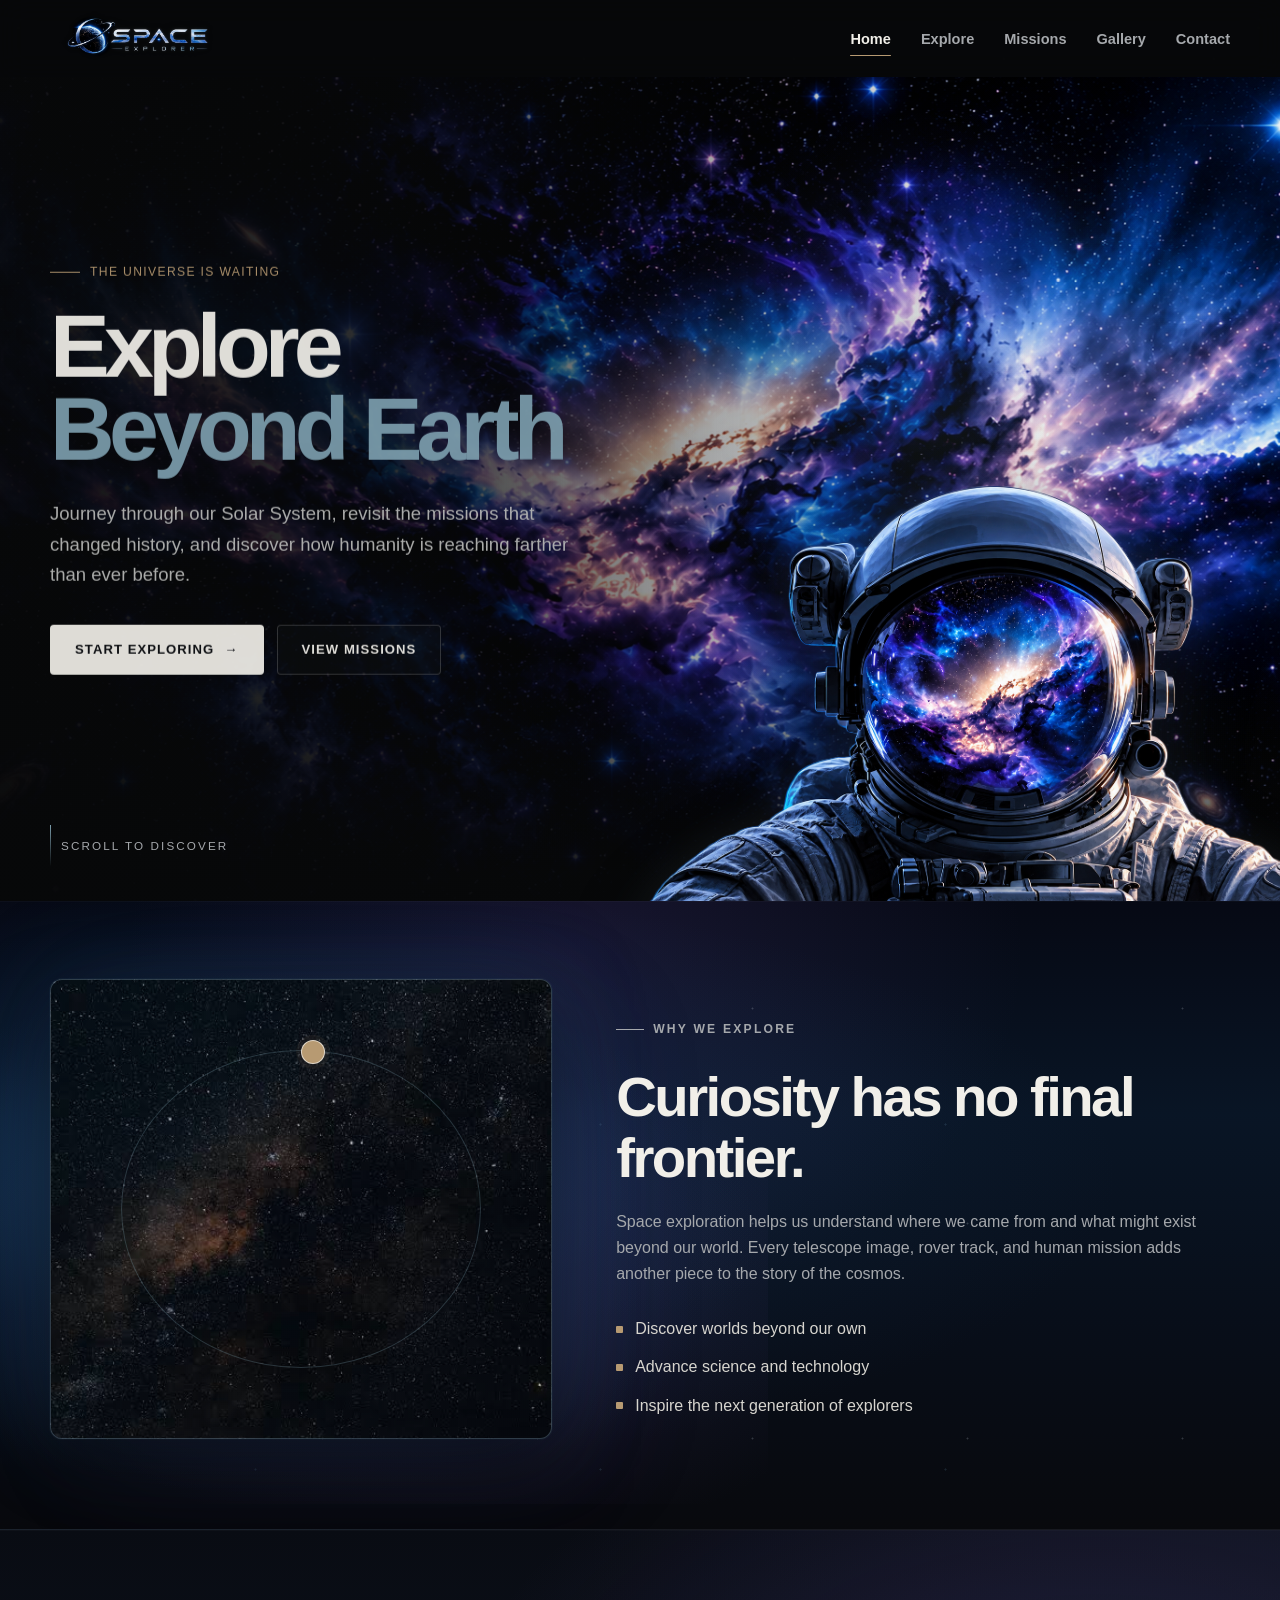
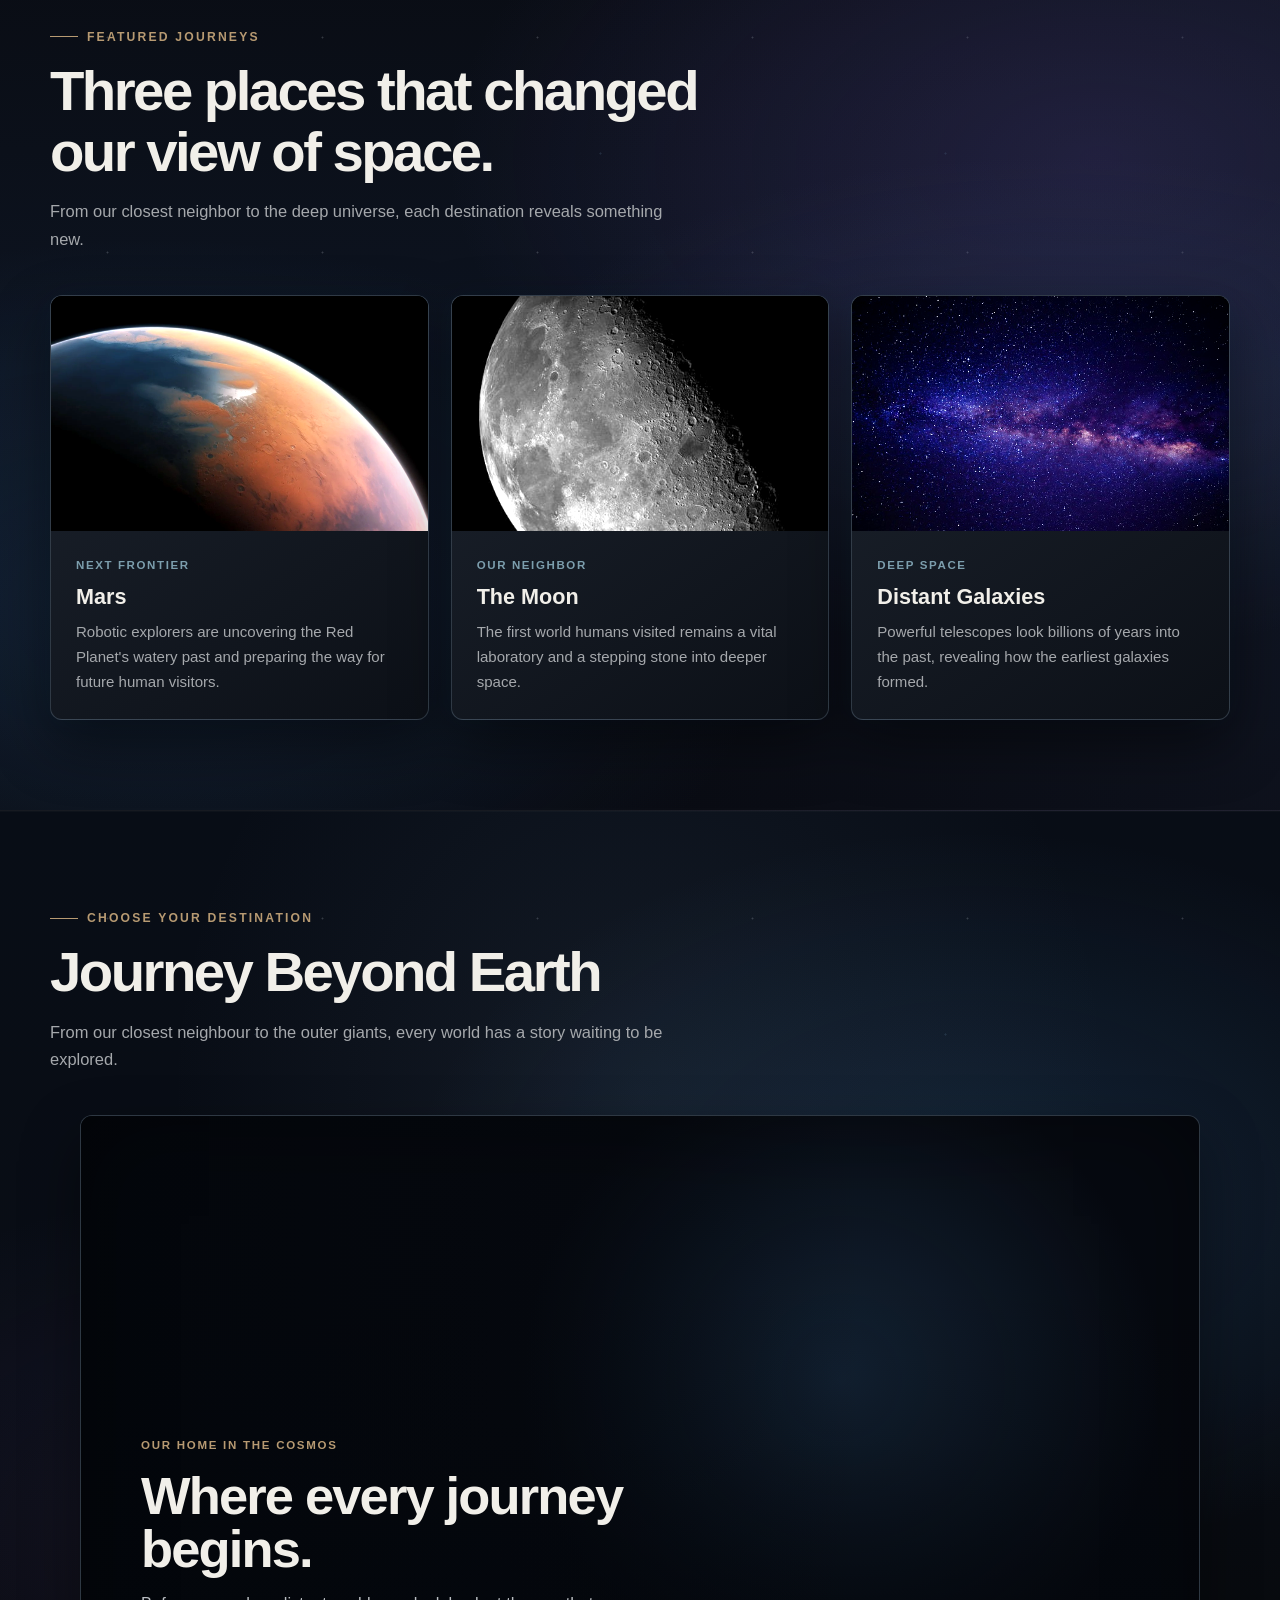
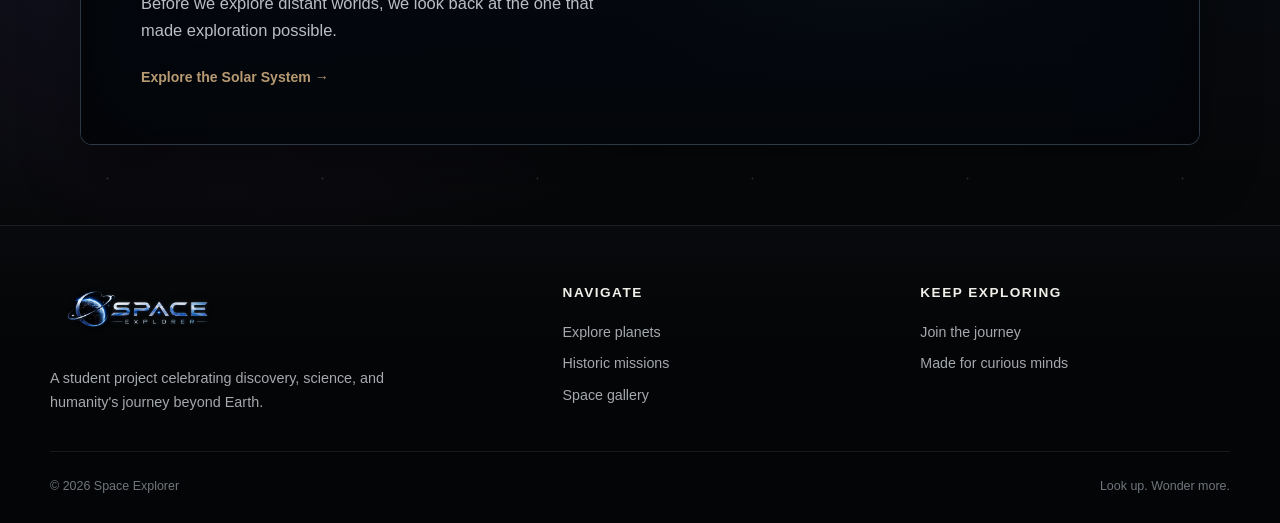
==== commit 1d86ced0: "Add cinematic Earth and Moon video section" ====
--- a/index.html
+++ b/index.html
@@ -6,8 +6,8 @@
   <meta name="viewport" content="width=device-width, initial-scale=1.0">
   <meta name="description" content="A modern student-built website about planets, missions and the wonder of space exploration.">
   <title>Space Explorer | Explore Beyond Earth</title>
-  <link rel="stylesheet" href="css/style.css?v=cinematic-system-5">
-  <script src="js/script.js?v=cinematic-hero-1" defer></script>
+  <link rel="stylesheet" href="css/style.css?v=journey-cinema-1">
+  <script src="js/script.js?v=journey-cinema-1" defer></script>
 </head>
 <body class="page-home">
   <header class="site-header">
@@ -110,49 +110,23 @@
       </div>
     </section>
 
-    <section class="section">
+    <section class="section" id="journey-beyond-earth">
       <div class="container">
         <div class="section-heading reveal">
           <p class="eyebrow">Choose your destination</p>
           <h2 class="section-title">Journey Beyond Earth</h2>
           <p class="section-copy">From our closest neighbour to the outer giants, every world has a story waiting to be explored.</p>
         </div>
-        <div class="destination-grid">
-          <article class="destination-card reveal">
-            <div class="destination-image">
-              <img src="images/mooon.jpeg" alt="Lunar lander on the Moon" loading="lazy">
-            </div>
-            <div class="card-body">
-              <span class="card-label">Closest neighbour</span>
-              <h3 class="card-title">The Moon</h3>
-              <p class="card-copy">Follow the first footsteps beyond Earth.</p>
-              <a class="destination-link" href="missions.html">Explore →</a>
-            </div>
-          </article>
-
-          <article class="destination-card reveal delay-1">
-            <div class="destination-image">
-              <img src="images/maars.avif" alt="The red planet Mars" loading="lazy">
-            </div>
-            <div class="card-body">
-              <span class="card-label">Red frontier</span>
-              <h3 class="card-title">Mars</h3>
-              <p class="card-copy">Discover ancient rivers and robotic trails.</p>
-              <a class="destination-link" href="explore.html">Explore →</a>
-            </div>
-          </article>
-
-          <article class="destination-card reveal delay-2">
-            <div class="destination-image">
-              <img src="images/satuuurn.jpg" alt="Saturn and its bright ring system" loading="lazy">
-            </div>
-            <div class="card-body">
-              <span class="card-label">Ringed giant</span>
-              <h3 class="card-title">Saturn</h3>
-              <p class="card-copy">Travel to a world wrapped in icy rings.</p>
-              <a class="destination-link" href="explore.html">Explore →</a>
-            </div>
-          </article>
+        <div class="journey-cinema reveal">
+          <video class="journey-cinema-video" autoplay muted loop playsinline preload="metadata" aria-hidden="true" tabindex="-1">
+            <source src="video/earth-moon.mp4" type="video/mp4">
+          </video>
+          <div class="journey-cinema-content">
+            <p class="journey-cinema-eyebrow">Our home in the cosmos</p>
+            <h3 class="journey-cinema-title">Where every journey begins.</h3>
+            <p class="journey-cinema-copy">Before we explore distant worlds, we look back at the one that made exploration possible.</p>
+            <a class="journey-cinema-link" href="explore.html">Explore the Solar System →</a>
+          </div>
         </div>
       </div>
     </section>
--- a/css/style.css
+++ b/css/style.css
@@ -777,6 +777,141 @@
 }
 
 /* ---------- Home destinations ---------- */
+.journey-cinema {
+  position: relative;
+  width: min(100%, 1120px);
+  aspect-ratio: 16 / 9;
+  margin-inline: auto;
+  overflow: hidden;
+  isolation: isolate;
+  border: 1px solid rgba(139, 166, 187, 0.3);
+  border-radius: var(--radius);
+  background:
+    radial-gradient(circle at 68% 42%, rgba(43, 82, 119, 0.34), transparent 38%),
+    #060910;
+  box-shadow: 0 24px 58px rgba(0, 0, 0, 0.38);
+}
+
+.journey-cinema.reveal {
+  transform: translateY(16px);
+  transition: opacity 0.75s ease, transform 0.75s ease;
+}
+
+.journey-cinema.reveal.visible {
+  transform: translateY(0);
+}
+
+.journey-cinema::before,
+.journey-cinema::after {
+  position: absolute;
+  z-index: 1;
+  inset: 0;
+  content: "";
+  pointer-events: none;
+}
+
+.journey-cinema::before {
+  background:
+    linear-gradient(90deg, rgba(3, 6, 11, 0.88) 0%, rgba(3, 6, 11, 0.47) 40%, transparent 70%),
+    linear-gradient(0deg, rgba(3, 6, 11, 0.92) 0%, rgba(3, 6, 11, 0.2) 48%, transparent 74%);
+}
+
+.journey-cinema::after {
+  box-shadow: inset 0 0 90px rgba(0, 0, 0, 0.4);
+}
+
+.journey-cinema-video {
+  position: absolute;
+  inset: 0;
+  width: 100%;
+  height: 100%;
+  object-fit: cover;
+  object-position: center;
+  transition: transform 800ms ease;
+}
+
+.journey-cinema-content {
+  position: absolute;
+  z-index: 2;
+  bottom: clamp(30px, 4.5vw, 54px);
+  left: clamp(28px, 5vw, 60px);
+  width: min(520px, calc(100% - 56px));
+}
+
+.journey-cinema-content > * {
+  opacity: 0;
+  transform: translateY(9px);
+  transition: opacity 0.55s ease, transform 0.55s ease;
+}
+
+.journey-cinema.visible .journey-cinema-content > * {
+  opacity: 1;
+  transform: translateY(0);
+}
+
+.journey-cinema.visible .journey-cinema-eyebrow { transition-delay: 0.16s; }
+.journey-cinema.visible .journey-cinema-title { transition-delay: 0.24s; }
+.journey-cinema.visible .journey-cinema-copy { transition-delay: 0.32s; }
+.journey-cinema.visible .journey-cinema-link { transition-delay: 0.4s; }
+
+.journey-cinema-eyebrow {
+  margin-bottom: 14px;
+  color: var(--bronze);
+  font-size: 0.72rem;
+  font-weight: 750;
+  letter-spacing: 0.15em;
+  text-transform: uppercase;
+}
+
+.journey-cinema-title {
+  max-width: 500px;
+  margin-bottom: 14px;
+  color: var(--text);
+  font-size: clamp(2rem, 4.1vw, 3.7rem);
+  line-height: 1.02;
+  font-family: "Segoe UI Variable Display", "Segoe UI", Arial, sans-serif;
+  letter-spacing: -0.035em;
+}
+
+.journey-cinema-copy {
+  max-width: 480px;
+  color: rgba(232, 236, 240, 0.8);
+  font-size: clamp(0.92rem, 1.3vw, 1.03rem);
+}
+
+.journey-cinema-link {
+  position: relative;
+  display: inline-flex;
+  margin-top: 22px;
+  color: var(--bronze);
+  font-size: 0.88rem;
+  font-weight: 700;
+}
+
+.journey-cinema-link::after {
+  position: absolute;
+  right: 0;
+  bottom: -4px;
+  left: 0;
+  height: 1px;
+  background: currentColor;
+  content: "";
+  transform: scaleX(0);
+  transform-origin: left;
+  transition: transform 260ms ease;
+}
+
+.journey-cinema-link:hover::after,
+.journey-cinema-link:focus-visible::after {
+  transform: scaleX(1);
+}
+
+@media (hover: hover) and (pointer: fine) {
+  .journey-cinema:hover .journey-cinema-video {
+    transform: scale(1.015);
+  }
+}
+
 .destination-grid {
   display: grid;
   grid-template-columns: repeat(3, 1fr);
@@ -2622,6 +2757,22 @@
   .footer-brand { grid-column: span 2; }
 }
 
+@media (max-width: 768px) {
+  .journey-cinema {
+    aspect-ratio: 16 / 10;
+  }
+
+  .journey-cinema-content {
+    bottom: 32px;
+    left: 32px;
+    width: min(480px, calc(100% - 64px));
+  }
+
+  .journey-cinema-title {
+    font-size: clamp(2rem, 7vw, 3rem);
+  }
+}
+
 @media (max-width: 700px) {
   .hero {
     --hero-astronaut-base-x: -50%;
@@ -2699,6 +2850,31 @@
   .footer-grid { grid-template-columns: 1fr; gap: 32px; }
   .footer-brand { grid-column: auto; }
   .footer-bottom { flex-direction: column; }
+
+  .journey-cinema {
+    aspect-ratio: 4 / 5;
+  }
+
+  .journey-cinema-video {
+    object-position: 58% center;
+  }
+
+  .journey-cinema::before {
+    background:
+      linear-gradient(0deg, rgba(3, 6, 11, 0.94) 0%, rgba(3, 6, 11, 0.58) 43%, transparent 72%),
+      linear-gradient(90deg, rgba(3, 6, 11, 0.46), transparent 75%);
+  }
+
+  .journey-cinema-content {
+    bottom: 26px;
+    left: 24px;
+    width: calc(100% - 48px);
+  }
+
+  .journey-cinema-eyebrow { margin-bottom: 10px; }
+  .journey-cinema-title { margin-bottom: 10px; font-size: clamp(1.9rem, 9vw, 2.45rem); }
+  .journey-cinema-copy { font-size: 0.9rem; }
+  .journey-cinema-link { margin-top: 17px; }
 }
 
 @media (prefers-reduced-motion: reduce) {
@@ -2732,4 +2908,9 @@
     transform: none;
   }
   .page-home .scroll-cue { transform: translateX(var(--scroll-cue-x)); }
-}
+  .journey-cinema-content > * {
+    opacity: 1;
+    transform: none;
+  }
+  .journey-cinema-video { transform: none !important; }
+}
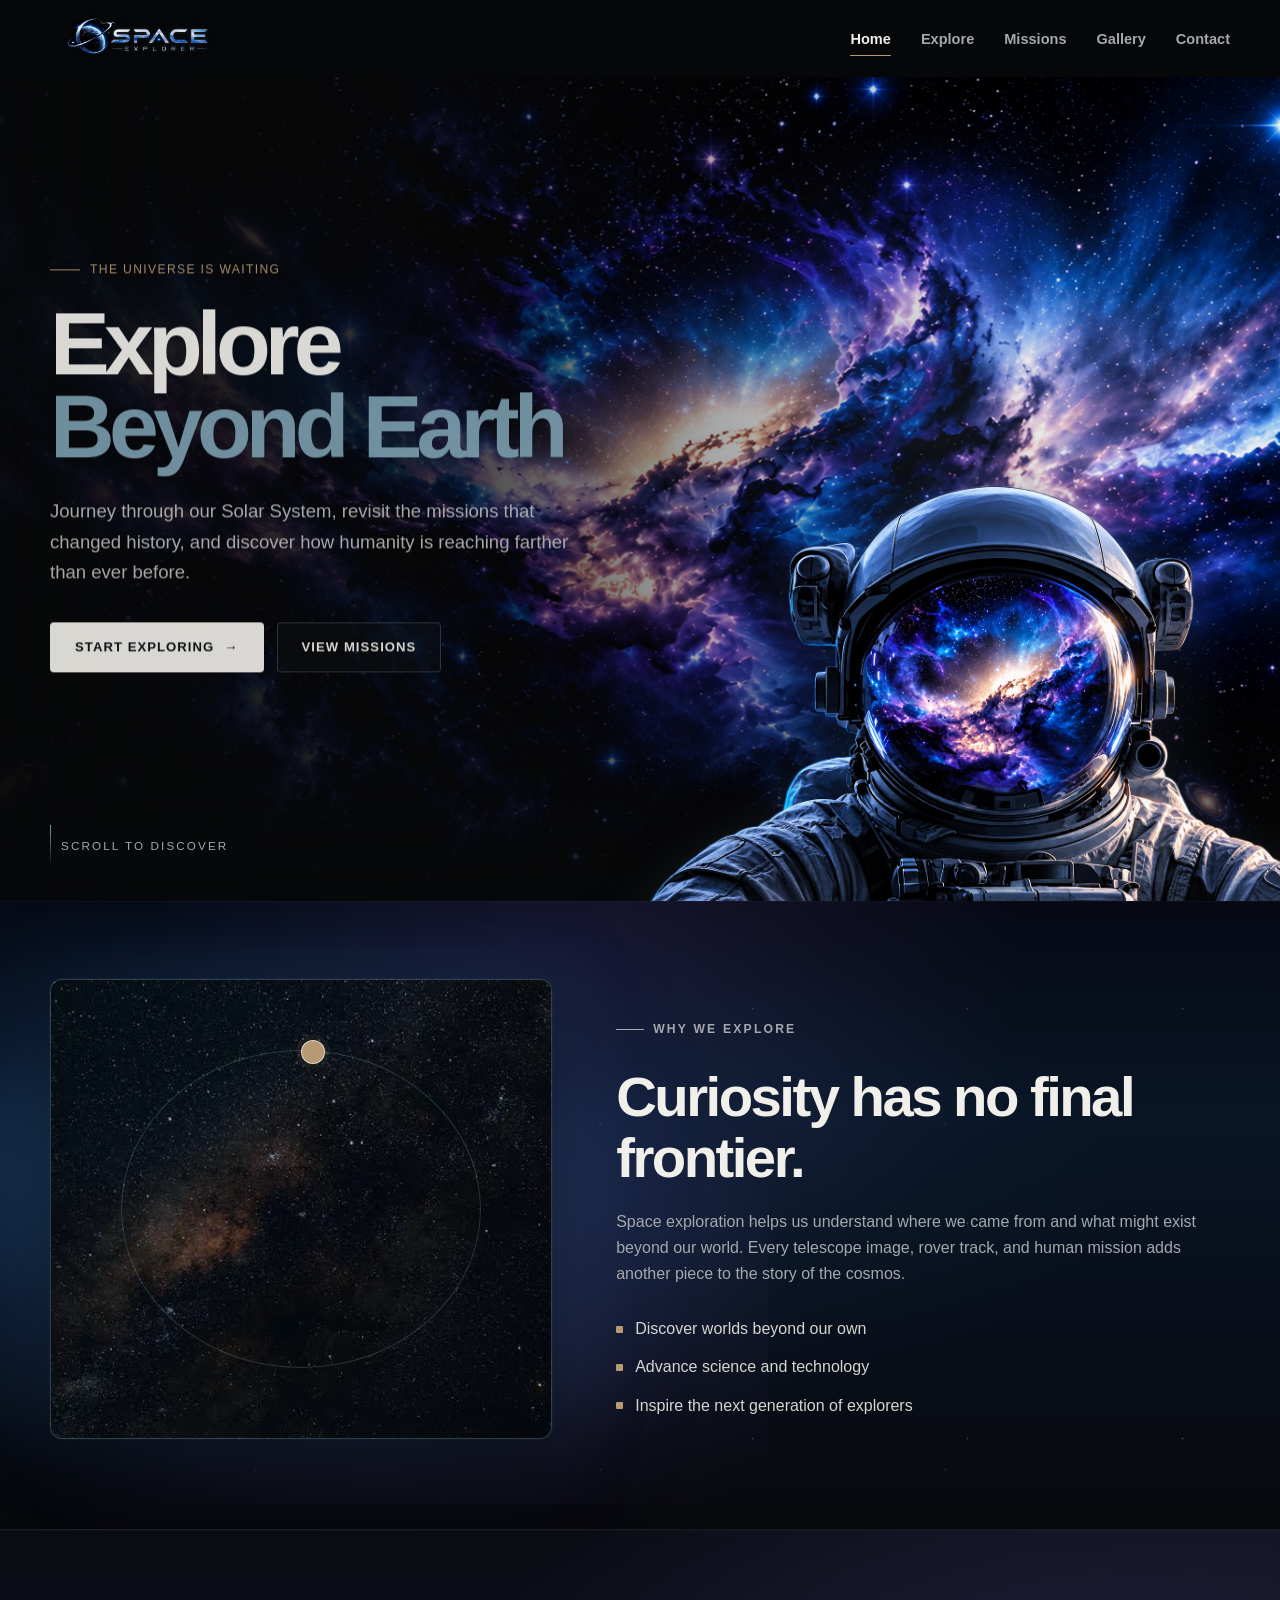
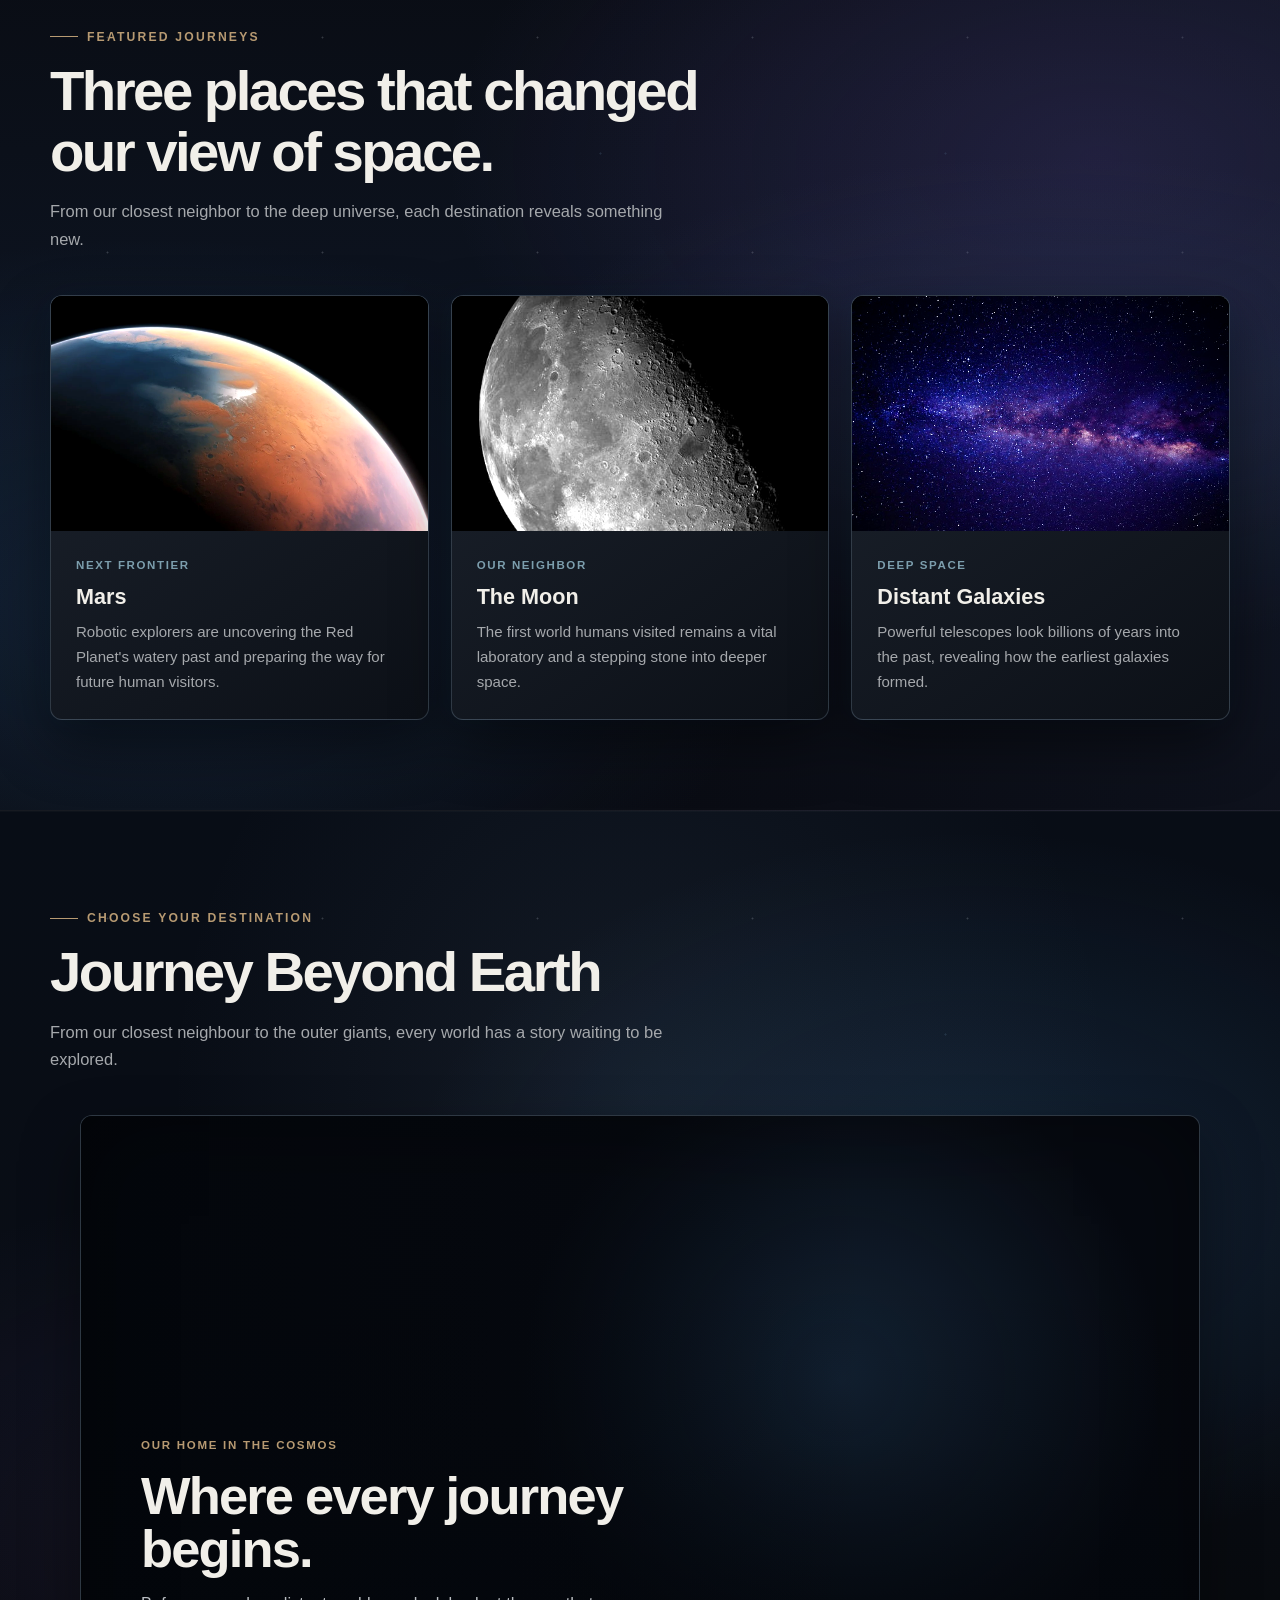
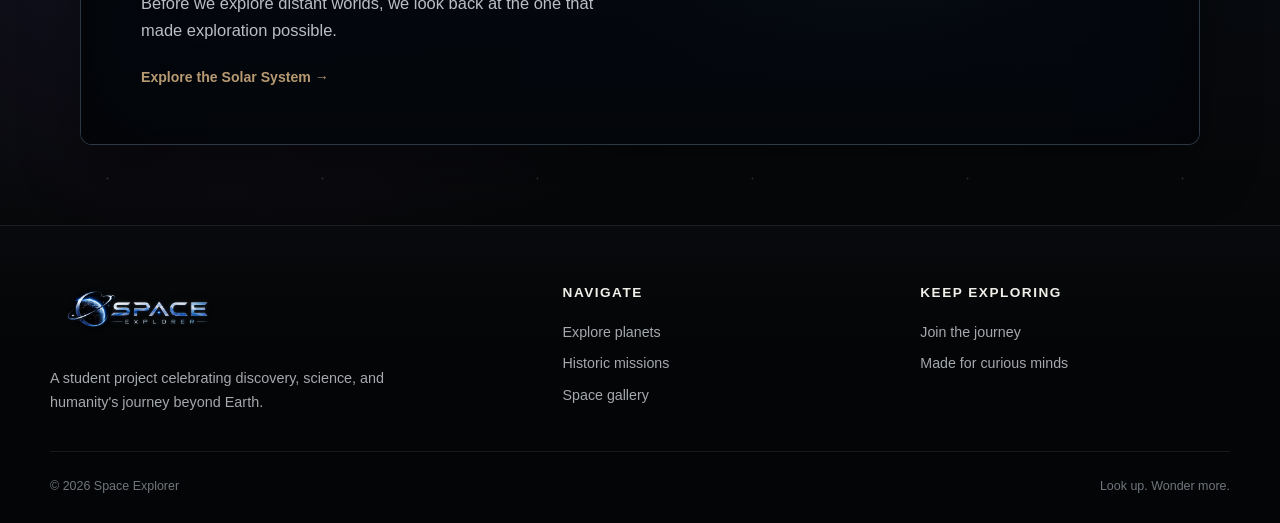
==== commit 34698b10: "space website update" ====
--- a/index.html
+++ b/index.html
@@ -6,10 +6,20 @@
   <meta name="viewport" content="width=device-width, initial-scale=1.0">
   <meta name="description" content="A modern student-built website about planets, missions and the wonder of space exploration.">
   <title>Space Explorer | Explore Beyond Earth</title>
-  <link rel="stylesheet" href="css/style.css?v=journey-cinema-1">
-  <script src="js/script.js?v=journey-cinema-1" defer></script>
+  <link rel="stylesheet" href="css/style.css?v=cinematic-intro-1">
+  <script src="js/script.js?v=cinematic-intro-1" defer></script>
 </head>
 <body class="page-home">
+  <div class="site-intro" data-site-intro aria-hidden="true" hidden>
+    <div class="site-intro-atmosphere"></div>
+    <div class="site-intro-brand">
+      <span class="site-intro-orbit"></span>
+      <span class="site-intro-logo-shell">
+        <img src="images/space-explorer-logo.png" alt="" width="2172" height="724" fetchpriority="high" draggable="false">
+      </span>
+    </div>
+  </div>
+
   <header class="site-header">
     <nav class="navbar container" aria-label="Main navigation">
       <a class="logo" href="index.html" aria-label="Space Explorer home">
--- a/css/style.css
+++ b/css/style.css
@@ -82,6 +82,192 @@
   67% { opacity: 0.4; }
 }
 
+/* ---------- Cinematic site intro ---------- */
+html.site-intro-active,
+html.site-intro-active body {
+  overflow: hidden;
+}
+
+html.site-intro-active body {
+  padding-right: var(--intro-scrollbar-gap, 0px);
+}
+
+.site-intro[hidden] {
+  display: none;
+}
+
+.site-intro {
+  position: fixed;
+  z-index: 10000;
+  inset: 0;
+  display: grid;
+  overflow: hidden;
+  place-items: center;
+  background:
+    radial-gradient(ellipse at 50% 48%, rgba(23, 48, 72, 0.26), transparent 38%),
+    linear-gradient(180deg, #030507, #05070a 54%, #020304);
+  opacity: 1;
+  pointer-events: all;
+}
+
+.site-intro::before,
+.site-intro::after,
+.site-intro-atmosphere {
+  position: absolute;
+  inset: 0;
+  content: "";
+  pointer-events: none;
+}
+
+.site-intro::before {
+  background-image:
+    radial-gradient(circle at 17% 26%, rgba(220, 230, 235, 0.62) 0 1px, transparent 1.4px),
+    radial-gradient(circle at 76% 31%, rgba(124, 158, 173, 0.52) 0 1px, transparent 1.6px),
+    radial-gradient(circle at 68% 77%, rgba(183, 154, 114, 0.34) 0 1px, transparent 1.5px);
+  background-size: 240px 240px, 330px 330px, 410px 410px;
+  opacity: 0.32;
+}
+
+.site-intro::after {
+  background: radial-gradient(ellipse at center, transparent 30%, rgba(0, 0, 0, 0.72) 100%);
+}
+
+.site-intro-atmosphere {
+  left: 50%;
+  width: min(92vw, 1040px);
+  transform: translateX(-50%);
+  background: radial-gradient(ellipse at center, rgba(62, 115, 160, 0.16), rgba(24, 55, 85, 0.07) 34%, transparent 68%);
+  filter: blur(10px);
+}
+
+.site-intro-brand {
+  position: relative;
+  z-index: 1;
+  width: min(62vw, 690px);
+  opacity: 0;
+  transform: translateY(6px) scale(0.94);
+}
+
+.site-intro-logo-shell {
+  position: relative;
+  z-index: 2;
+  display: block;
+  overflow: hidden;
+  filter: drop-shadow(0 0 18px rgba(91, 153, 202, 0.2));
+}
+
+.site-intro-logo-shell::after {
+  position: absolute;
+  top: -35%;
+  bottom: -35%;
+  left: -28%;
+  width: 18%;
+  background: linear-gradient(90deg, transparent, rgba(211, 229, 240, 0.48), transparent);
+  content: "";
+  opacity: 0;
+  transform: skewX(-16deg);
+}
+
+.site-intro-logo-shell img {
+  width: 100%;
+  height: auto;
+  mix-blend-mode: screen;
+  user-select: none;
+}
+
+.site-intro-orbit {
+  position: absolute;
+  z-index: 1;
+  top: 50%;
+  left: 50%;
+  width: 112%;
+  height: 142%;
+  border: 1px solid rgba(124, 158, 173, 0.18);
+  border-radius: 50%;
+  box-shadow: 0 0 22px rgba(62, 119, 165, 0.08);
+  opacity: 0;
+  transform: translate(-50%, -50%) rotate(-6deg) scale(0.84);
+}
+
+.site-intro-orbit::before {
+  position: absolute;
+  inset: -1px;
+  border: 1px solid transparent;
+  border-top-color: rgba(188, 218, 235, 0.68);
+  border-right-color: rgba(124, 158, 173, 0.12);
+  border-radius: inherit;
+  content: "";
+  animation: site-intro-orbit-light 2.2s linear infinite;
+}
+
+.site-intro.is-visible .site-intro-brand {
+  animation: site-intro-logo-enter 0.8s cubic-bezier(0.2, 0.72, 0.25, 1) forwards;
+}
+
+.site-intro.is-visible .site-intro-orbit {
+  animation: site-intro-orbit-enter 0.9s 0.12s cubic-bezier(0.2, 0.72, 0.25, 1) both;
+}
+
+.site-intro.is-visible .site-intro-logo-shell::after {
+  animation: site-intro-sweep 0.95s 0.32s ease-out both;
+}
+
+.site-intro.is-leaving {
+  opacity: 0;
+  transition: opacity 0.7s ease;
+}
+
+.site-intro.is-leaving .site-intro-brand {
+  animation: none;
+  opacity: 0.2;
+  transform: translateY(0) scale(1.025);
+  transition: opacity 0.7s ease, transform 0.7s ease;
+}
+
+html.site-intro-hold .page-home .site-header,
+html.site-intro-hold .page-home .hero-kicker,
+html.site-intro-hold .page-home .hero h1,
+html.site-intro-hold .page-home .hero-copy,
+html.site-intro-hold .page-home .hero-actions,
+html.site-intro-hold .page-home .hero-astronaut img,
+html.site-intro-hold .page-home .scroll-cue {
+  opacity: 0;
+  animation: none !important;
+}
+
+html.site-intro-hold .page-home .hero h1 {
+  clip-path: inset(0 0 100% 0);
+  transform: translateY(26px);
+}
+
+@keyframes site-intro-logo-enter {
+  from {
+    opacity: 0;
+    filter: blur(5px);
+    transform: translateY(6px) scale(0.94);
+  }
+  to {
+    opacity: 1;
+    filter: blur(0);
+    transform: translateY(0) scale(1);
+  }
+}
+
+@keyframes site-intro-orbit-enter {
+  from { opacity: 0; transform: translate(-50%, -50%) rotate(-9deg) scale(0.84); }
+  to { opacity: 0.82; transform: translate(-50%, -50%) rotate(-6deg) scale(1); }
+}
+
+@keyframes site-intro-orbit-light {
+  to { transform: rotate(360deg); }
+}
+
+@keyframes site-intro-sweep {
+  0% { left: -28%; opacity: 0; }
+  18% { opacity: 0.72; }
+  100% { left: 112%; opacity: 0; }
+}
+
 img {
   display: block;
   max-width: 100%;
@@ -2319,6 +2505,22 @@
   z-index: 2;
 }
 
+.page-hero-photo {
+  position: absolute;
+  z-index: 0;
+  inset: 0;
+  overflow: hidden;
+  background: #06080c;
+  pointer-events: none;
+}
+
+.page-hero-photo img {
+  position: absolute;
+  display: block;
+  max-width: none;
+  user-select: none;
+}
+
 .page-explore .page-hero::before {
   background-image: url("../images/earthhome.avif");
   background-position: 76% 47%;
@@ -2334,57 +2536,74 @@
   background-size: auto, auto, auto, 205px 205px;
 }
 
-.page-missions .page-hero::before {
-  background-image: url("../images/laucnh.jpg");
-  background-position: 72% 52%;
-  opacity: 0.38;
+.page-missions .page-hero::before,
+.page-gallery .page-hero::before,
+.page-contact .page-hero::before {
+  display: none;
+}
+
+.page-missions .page-hero-photo img {
+  top: -10px;
+  right: -18px;
+  width: min(64vw, 900px);
+  height: auto;
+  opacity: 0.92;
+  -webkit-mask-image: linear-gradient(to bottom, #000 0%, #000 72%, transparent 100%);
+  mask-image: linear-gradient(to bottom, #000 0%, #000 72%, transparent 100%);
 }
 
 .page-missions .page-hero::after {
   background:
-    linear-gradient(90deg, rgba(7, 8, 11, 0.98) 0%, rgba(7, 8, 11, 0.9) 43%, rgba(7, 8, 11, 0.38) 76%, rgba(7, 8, 11, 0.2) 100%),
-    linear-gradient(0deg, #090a0d 0%, transparent 40%),
-    linear-gradient(rgba(255, 255, 255, 0.014) 1px, transparent 1px),
-    linear-gradient(90deg, rgba(255, 255, 255, 0.014) 1px, transparent 1px),
-    radial-gradient(circle at 82% 34%, rgba(126, 151, 178, 0.13), transparent 28%);
-  background-size: auto, auto, 84px 84px, 84px 84px, auto;
-}
-
-.page-gallery .page-hero::before {
-  background:
-    radial-gradient(ellipse at 78% 42%, rgba(83, 105, 145, 0.24), transparent 32%),
-    radial-gradient(ellipse at 89% 24%, rgba(95, 73, 137, 0.14), transparent 25%),
-    linear-gradient(135deg, #070a11 0%, #0a101b 58%, #05070b 100%);
+    linear-gradient(90deg, #080a0e 0%, rgba(8, 10, 14, 0.97) 38%, rgba(8, 10, 14, 0.68) 58%, rgba(8, 10, 14, 0.16) 84%, transparent 100%),
+    linear-gradient(0deg, #080a0e 0%, rgba(8, 10, 14, 0.72) 13%, transparent 42%);
+}
+
+.page-missions .mission-flight {
+  right: 30px;
+  opacity: 0.48;
+}
+
+.page-gallery .page-hero-photo img {
+  inset: 0;
+  width: 100%;
+  height: 100%;
+  object-fit: cover;
+  object-position: 56% bottom;
   opacity: 1;
-  animation: none;
+  filter: brightness(1.08) saturate(0.9) contrast(1.04);
 }
 
 .page-gallery .page-hero::after {
   background:
-    linear-gradient(90deg, rgba(5, 7, 11, 0.98) 0%, rgba(5, 7, 11, 0.86) 42%, rgba(5, 7, 11, 0.32) 76%, rgba(5, 7, 11, 0.16) 100%),
-    linear-gradient(0deg, #07090d 0%, transparent 44%),
-    radial-gradient(circle at 77% 40%, rgba(86, 75, 142, 0.14), transparent 30%),
-    radial-gradient(circle, rgba(228, 232, 240, 0.42) 0 0.7px, transparent 1.2px);
-  background-size: auto, auto, auto, 220px 220px;
-}
-
-.page-contact .page-hero::before {
-  background:
-    radial-gradient(circle at 77% 42%, rgba(76, 111, 154, 0.2), transparent 24%),
-    radial-gradient(circle at 86% 28%, rgba(92, 68, 126, 0.11), transparent 22%),
-    linear-gradient(135deg, #080a0f, #05070a);
-  opacity: 1;
-  animation: none;
+    linear-gradient(90deg, rgba(5, 7, 11, 0.98) 0%, rgba(5, 7, 11, 0.9) 35%, rgba(5, 7, 11, 0.58) 52%, rgba(5, 7, 11, 0.18) 74%, rgba(5, 7, 11, 0.05) 100%),
+    linear-gradient(0deg, #07090d 0%, rgba(7, 9, 13, 0.66) 13%, transparent 42%),
+    radial-gradient(ellipse at 78% 45%, rgba(93, 119, 153, 0.14), transparent 42%);
+}
+
+.page-gallery .gallery-drift {
+  opacity: 0.48;
+}
+
+.page-contact .page-hero-photo img {
+  inset: 0;
+  width: 100%;
+  height: 100%;
+  object-fit: cover;
+  object-position: 58% 48%;
+  opacity: 0.9;
+  filter: saturate(0.86) contrast(1.03);
 }
 
 .page-contact .page-hero::after {
   background:
-    linear-gradient(90deg, rgba(6, 8, 12, 0.98) 0%, rgba(6, 8, 12, 0.84) 46%, rgba(6, 8, 12, 0.26) 80%),
-    linear-gradient(0deg, #07090d 0%, transparent 42%),
-    radial-gradient(circle, rgba(213, 226, 232, 0.42) 0 0.7px, transparent 1.2px),
-    radial-gradient(circle, rgba(112, 146, 170, 0.28) 0 0.8px, transparent 1.4px);
-  background-position: 0 0, 0 0, 0 0, 80px 48px;
-  background-size: auto, auto, 230px 230px, 360px 360px;
+    linear-gradient(90deg, #07090d 0%, rgba(7, 9, 13, 0.94) 39%, rgba(7, 9, 13, 0.5) 66%, rgba(7, 9, 13, 0.12) 100%),
+    linear-gradient(0deg, #07090d 0%, rgba(7, 9, 13, 0.66) 13%, transparent 42%),
+    radial-gradient(circle at 88% 49%, rgba(4, 7, 11, 0.34), transparent 24%);
+}
+
+.page-contact .contact-transmission {
+  right: 34px;
+  opacity: 0.52;
 }
 
 @keyframes inner-hero-breathe {
@@ -2506,9 +2725,8 @@
 .page-explore .system-note {
   border-color: rgba(132, 171, 199, 0.3);
   background:
-    radial-gradient(circle at 88% 50%, rgba(72, 126, 171, 0.28), transparent 32%),
-    radial-gradient(circle at 8% 20%, rgba(91, 70, 137, 0.14), transparent 31%),
-    linear-gradient(120deg, rgba(25, 37, 53, 0.98), rgba(10, 15, 24, 0.99));
+    linear-gradient(90deg, rgba(5, 9, 17, 0.82), rgba(5, 9, 17, 0.56)),
+    url("../images/long-card.jpg") center / cover no-repeat;
   box-shadow:
     0 26px 62px rgba(0, 0, 0, 0.46),
     0 0 42px rgba(55, 101, 146, 0.12);
@@ -2667,9 +2885,9 @@
 .page-contact .curiosity-banner {
   border-color: rgba(139, 158, 172, 0.16);
   background:
-    radial-gradient(ellipse at center, rgba(4, 9, 20, 0.86) 0%, rgba(4, 9, 20, 0.62) 38%, rgba(4, 9, 20, 0.18) 78%),
-    linear-gradient(180deg, rgba(3, 7, 15, 0.2), rgba(3, 7, 15, 0.46)),
-    url("../images/hero-galaxy.png") center 51% / cover no-repeat;
+    radial-gradient(ellipse at center, rgba(4, 9, 20, 0.72) 0%, rgba(4, 9, 20, 0.5) 42%, rgba(4, 9, 20, 0.3) 78%),
+    linear-gradient(180deg, rgba(3, 7, 15, 0.18), rgba(3, 7, 15, 0.42)),
+    url("../images/long-card.jpg") center / cover no-repeat;
   box-shadow: 0 24px 58px rgba(0, 0, 0, 0.34);
 }
 
@@ -2720,6 +2938,29 @@
   .nav-link { padding: 14px 0; }
   .nav-link::after { bottom: 9px; transform-origin: left; }
   .page-hero::before { opacity: 0.3; }
+  .page-missions .page-hero-photo img {
+    top: -96px;
+    right: -70px;
+    width: min(86vw, 660px);
+    opacity: 0.76;
+  }
+  .page-gallery .page-hero-photo img { object-position: 62% center; }
+  .page-contact .page-hero-photo img { object-position: 72% center; }
+  .page-missions .page-hero::after {
+    background:
+      linear-gradient(90deg, rgba(6, 8, 12, 0.97) 0%, rgba(6, 8, 12, 0.86) 68%, rgba(6, 8, 12, 0.55) 100%),
+      linear-gradient(0deg, #080a0e 0%, rgba(8, 10, 14, 0.65) 15%, transparent 54%);
+  }
+  .page-gallery .page-hero::after {
+    background:
+      linear-gradient(90deg, rgba(5, 7, 11, 0.96) 0%, rgba(5, 7, 11, 0.75) 70%, rgba(5, 7, 11, 0.4) 100%),
+      linear-gradient(0deg, #07090d 0%, rgba(7, 9, 13, 0.6) 15%, transparent 54%);
+  }
+  .page-contact .page-hero::after {
+    background:
+      linear-gradient(90deg, rgba(6, 8, 12, 0.97) 0%, rgba(6, 8, 12, 0.78) 70%, rgba(6, 8, 12, 0.42) 100%),
+      linear-gradient(0deg, #07090d 0%, rgba(7, 9, 13, 0.62) 15%, transparent 54%);
+  }
   .page-hero-content { max-width: 640px; }
   .hero {
     --hero-astronaut-base-x: -50%;
@@ -2820,6 +3061,8 @@
 }
 
 @media (max-width: 580px) {
+  .site-intro-brand { width: min(84vw, 470px); }
+  .site-intro-orbit { width: 110%; height: 164%; }
   .container { width: min(calc(100% - 28px), var(--max)); }
   .logo-image { height: 44px; }
   .hero { min-height: clamp(820px, 112svh, 900px); }
@@ -2829,6 +3072,20 @@
   .page-missions .page-hero-content { padding-top: 88px; }
   .page-hero h1 { font-size: clamp(2.55rem, 12vw, 3.2rem); }
   .page-hero p { font-size: 1rem; }
+  .page-missions .page-hero-photo img {
+    top: -58px;
+    right: -150px;
+    width: 520px;
+    opacity: 0.66;
+  }
+  .page-gallery .page-hero-photo img {
+    object-position: 64% center;
+    opacity: 0.76;
+  }
+  .page-contact .page-hero-photo img {
+    object-position: 78% center;
+    opacity: 0.8;
+  }
   .page-home #about::before,
   .page-home main > .section:last-of-type::before,
   .page-explore .planet-gallery-section::before { opacity: 0.22; }
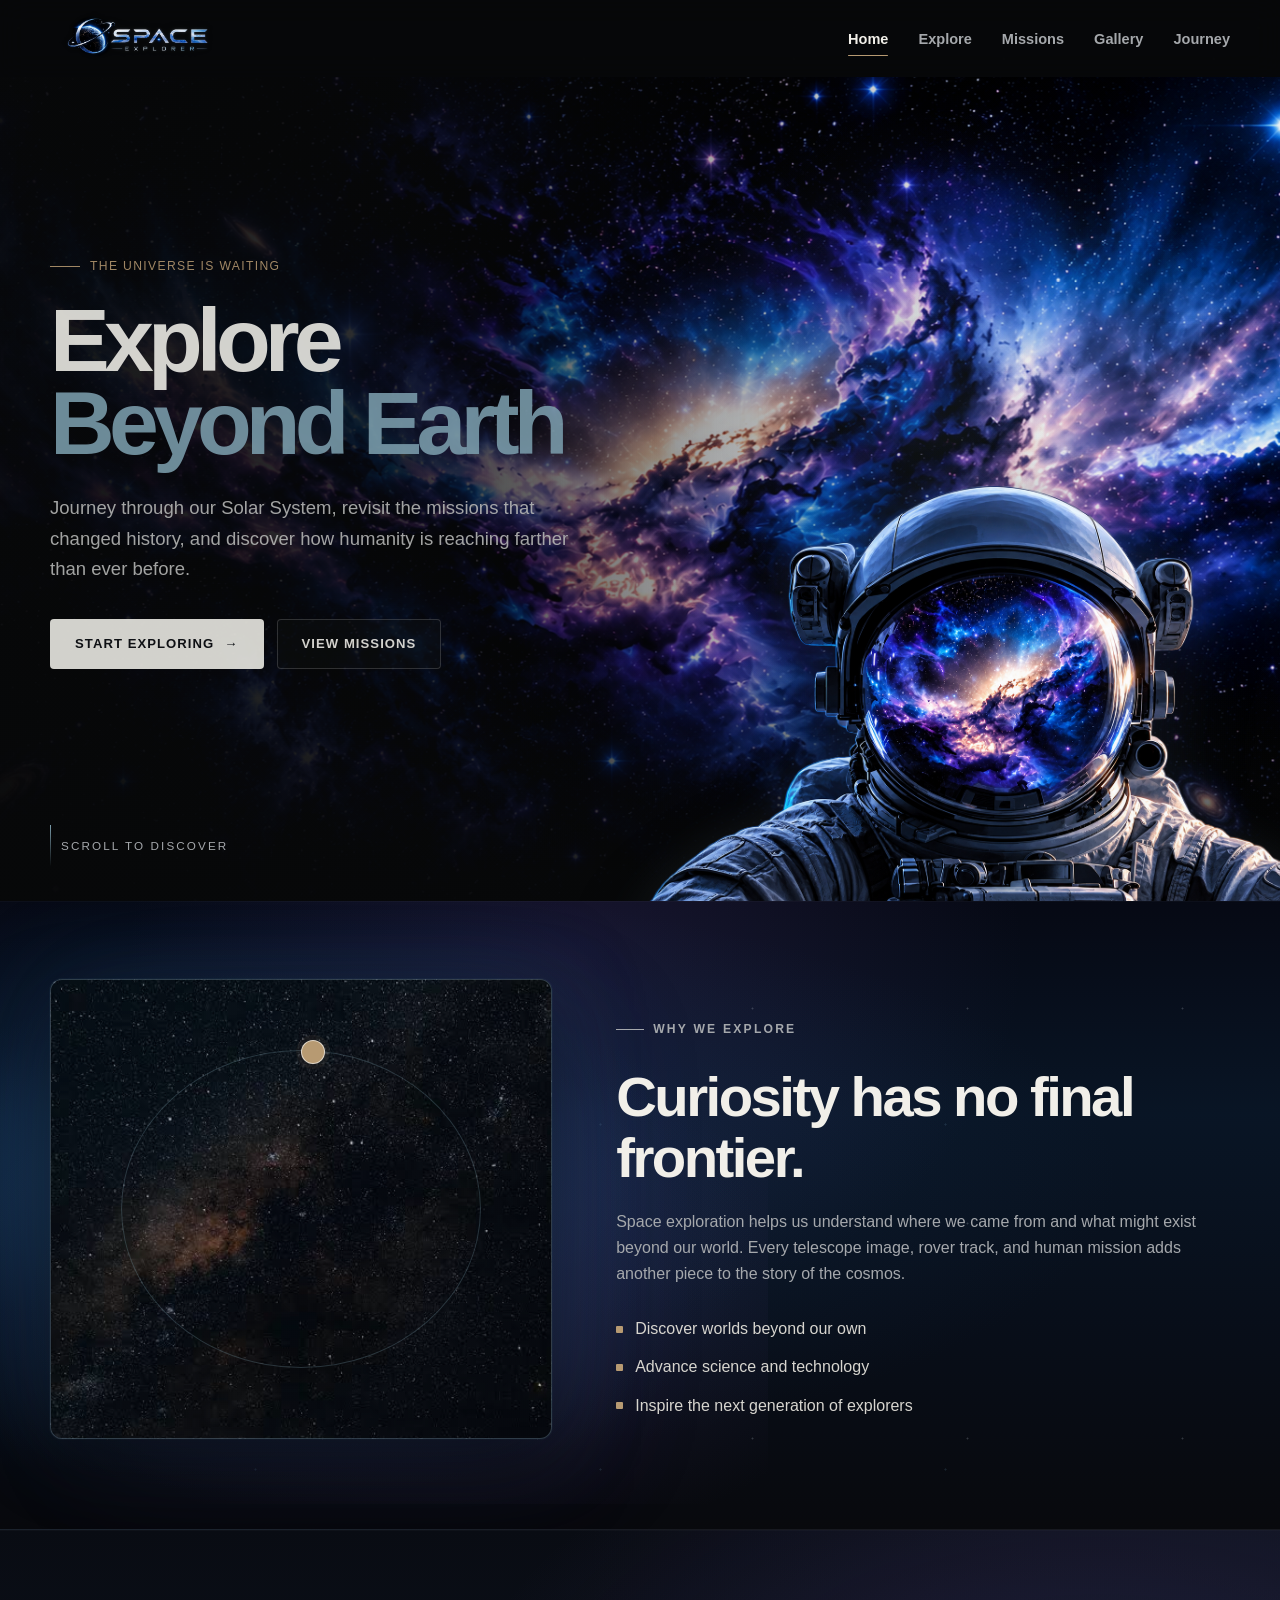
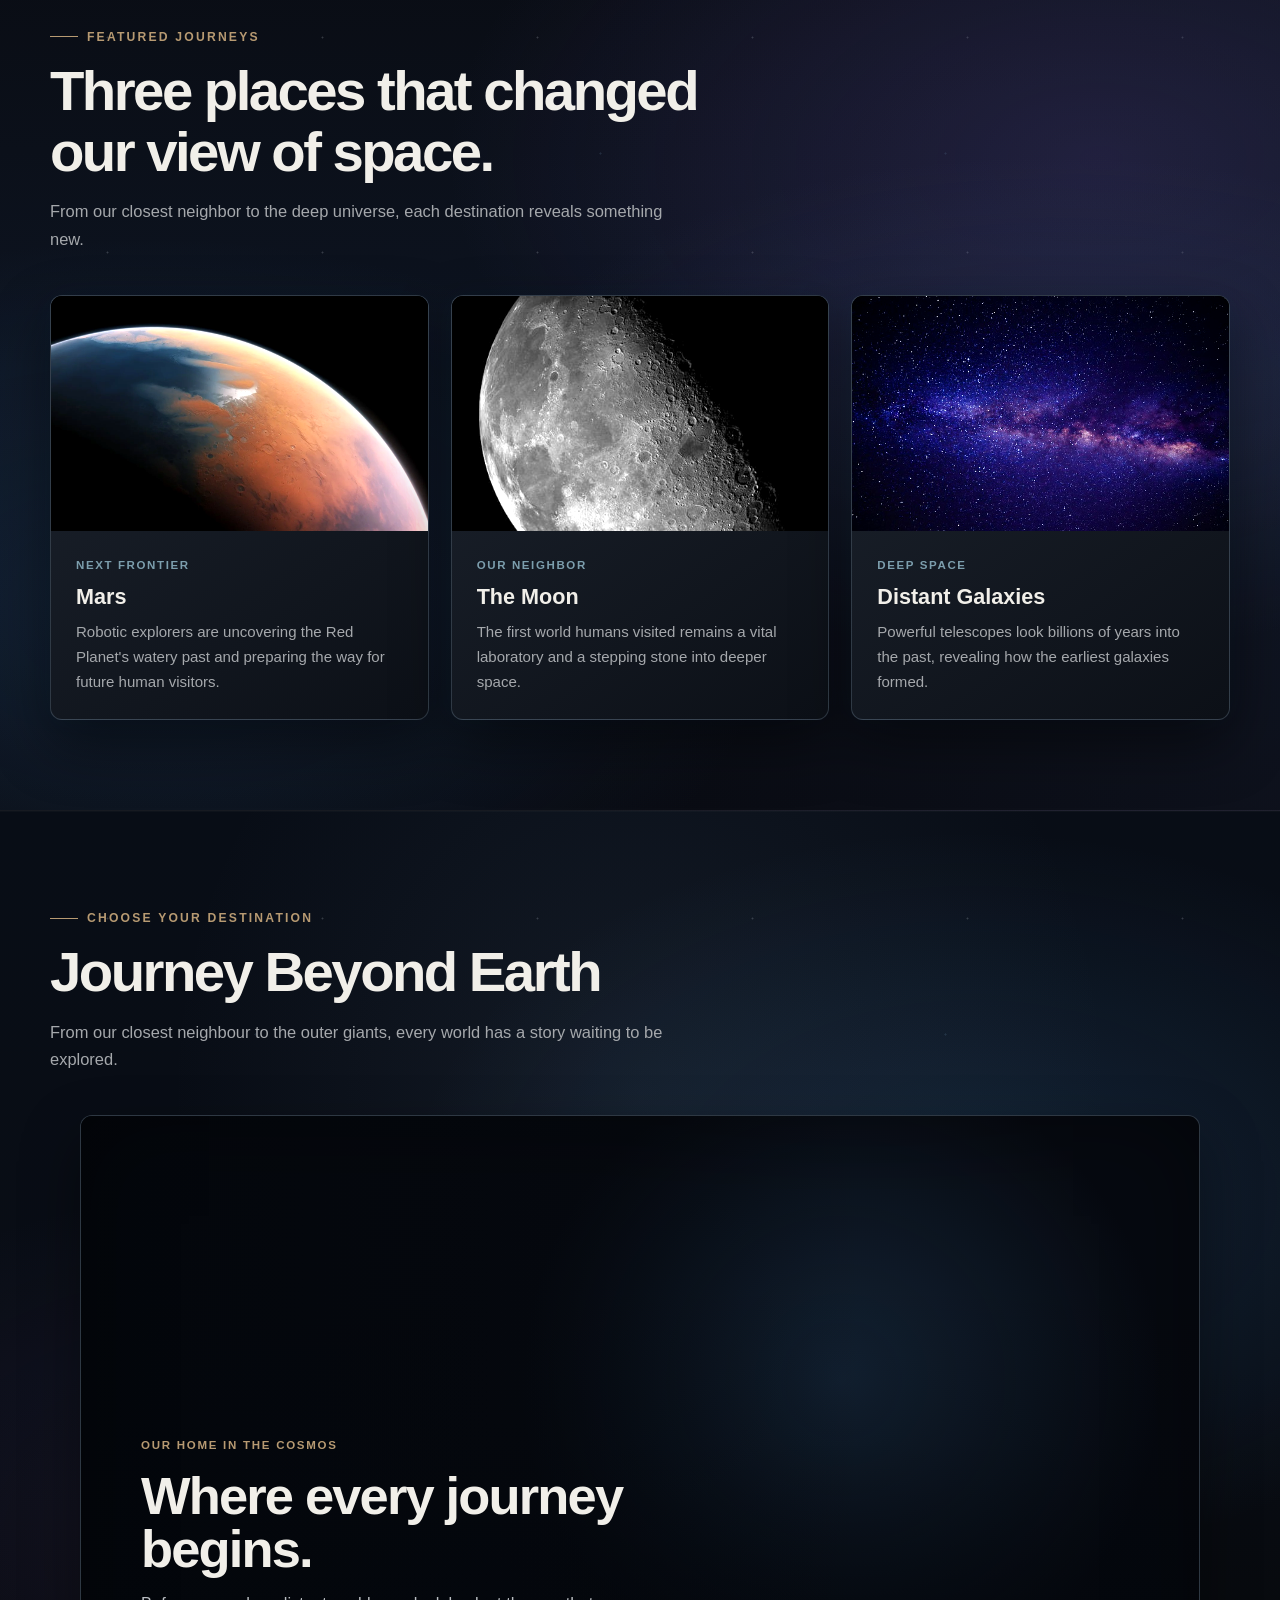
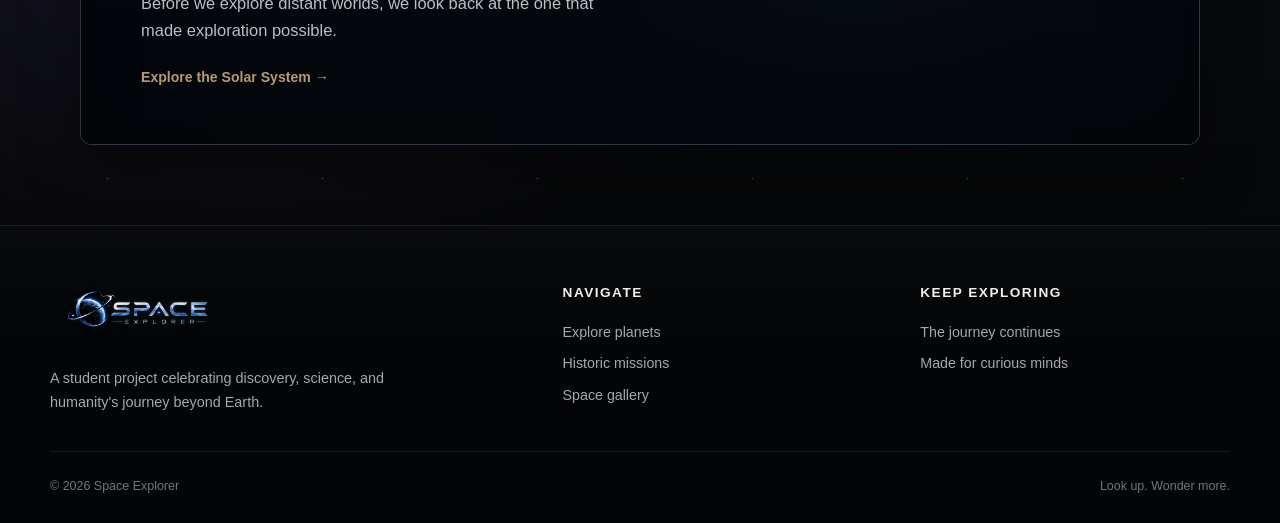
==== commit 5990fdc1: "Contact section update" ====
--- a/index.html
+++ b/index.html
@@ -6,8 +6,8 @@
   <meta name="viewport" content="width=device-width, initial-scale=1.0">
   <meta name="description" content="A modern student-built website about planets, missions and the wonder of space exploration.">
   <title>Space Explorer | Explore Beyond Earth</title>
-  <link rel="stylesheet" href="css/style.css?v=cinematic-intro-1">
-  <script src="js/script.js?v=cinematic-intro-1" defer></script>
+  <link rel="stylesheet" href="css/style.css?v=cinematic-finale-1">
+  <script src="js/script.js?v=cinematic-finale-1" defer></script>
 </head>
 <body class="page-home">
   <div class="site-intro" data-site-intro aria-hidden="true" hidden>
@@ -33,7 +33,7 @@
         <li><a class="nav-link" href="explore.html">Explore</a></li>
         <li><a class="nav-link" href="missions.html">Missions</a></li>
         <li><a class="nav-link" href="gallery.html">Gallery</a></li>
-        <li><a class="nav-link" href="contact.html">Contact</a></li>
+        <li><a class="nav-link" href="contact.html">Journey</a></li>
       </ul>
     </nav>
   </header>
@@ -159,7 +159,7 @@
         </div>
         <div class="footer-column">
           <h2>Keep exploring</h2>
-          <a href="contact.html">Join the journey</a>
+          <a href="contact.html">The journey continues</a>
           <span>Made for curious minds</span>
         </div>
       </div>
--- a/css/style.css
+++ b/css/style.css
@@ -1402,123 +1402,6 @@
   background: var(--bronze);
 }
 
-.contact-transmission {
-  top: 50%;
-  right: 20px;
-  width: 220px;
-  height: 170px;
-  opacity: 0.62;
-  transform: translateY(-50%);
-}
-
-.probe-object {
-  position: absolute;
-  top: 80px;
-  left: 50px;
-  z-index: 1;
-  width: 42px;
-  height: 26px;
-  border: 1px solid rgba(219, 224, 222, 0.64);
-  border-radius: 4px;
-  background:
-    radial-gradient(circle at 70% 50%, #d6c2a4 0 2px, transparent 3px),
-    linear-gradient(135deg, #d4dad8, #78909a 55%, #36434a);
-  box-shadow: 0 5px 14px rgba(0, 0, 0, 0.28);
-  animation: probe-float 6s ease-in-out infinite alternate;
-}
-
-.probe-object::before {
-  content: "";
-  position: absolute;
-  top: -1px;
-  left: 13px;
-  width: 9px;
-  height: 28px;
-  border-left: 1px solid rgba(225, 226, 220, 0.4);
-  border-right: 1px solid rgba(225, 226, 220, 0.4);
-  background: rgba(72, 90, 98, 0.52);
-}
-
-.probe-object::after {
-  content: "";
-  position: absolute;
-  right: -7px;
-  bottom: 4px;
-  width: 7px;
-  height: 7px;
-  border-radius: 0 3px 3px 0;
-  background: #3b454a;
-}
-
-.probe-panel {
-  position: absolute;
-  top: 6px;
-  width: 39px;
-  height: 14px;
-  border: 1px solid rgba(124, 158, 173, 0.46);
-  background:
-    repeating-linear-gradient(90deg, transparent 0 8px, rgba(124, 158, 173, 0.16) 8px 9px),
-    linear-gradient(180deg, #36515d, #202d33);
-  box-shadow: none;
-}
-
-.probe-panel-left { left: -47px; }
-.probe-panel-right { right: -47px; }
-
-.probe-dish {
-  position: absolute;
-  top: -22px;
-  right: -20px;
-  width: 22px;
-  height: 22px;
-  border: 2px solid rgba(183, 154, 114, 0.72);
-  border-bottom-color: transparent;
-  border-left-color: transparent;
-  border-radius: 50%;
-  transform: rotate(-18deg);
-}
-
-.probe-dish::before {
-  content: "";
-  position: absolute;
-  left: -2px;
-  bottom: 1px;
-  width: 15px;
-  height: 1px;
-  background: rgba(207, 205, 195, 0.66);
-  transform: rotate(42deg);
-  transform-origin: left center;
-}
-
-.probe-dish::after {
-  content: "";
-  position: absolute;
-  top: 1px;
-  right: 1px;
-  width: 4px;
-  height: 4px;
-  border-radius: 50%;
-  background: var(--bronze);
-  box-shadow: none;
-}
-
-.probe-wave {
-  position: absolute;
-  top: 44px;
-  left: 84px;
-  width: 90px;
-  height: 90px;
-  border: 1px solid transparent;
-  border-right-color: rgba(124, 158, 173, 0.52);
-  border-radius: 50%;
-  opacity: 0;
-  transform-origin: 18% 50%;
-  animation: probe-signal 4.5s ease-out infinite;
-}
-
-.probe-wave.wave-two { animation-delay: 1.35s; }
-.probe-wave.wave-three { animation-delay: 2.7s; }
-
 @keyframes explore-circuit {
   to { offset-distance: 100%; }
 }
@@ -1531,17 +1414,6 @@
 @keyframes telescope-drift {
   from { transform: translate(-8px, 7px) rotate(-4deg); }
   to { transform: translate(12px, -9px) rotate(3deg); }
-}
-
-@keyframes probe-float {
-  from { transform: translateY(5px) rotate(-2deg); }
-  to { transform: translateY(-6px) rotate(2deg); }
-}
-
-@keyframes probe-signal {
-  0% { opacity: 0; transform: scale(0.42); }
-  28% { opacity: 0.42; }
-  100% { opacity: 0; transform: scale(1.45); }
 }
 
 @media (max-width: 1240px) {
@@ -2029,177 +1901,632 @@
   cursor: pointer;
 }
 
-/* ---------- Contact ---------- */
-.contact-grid {
+/* ---------- Journey documentary ---------- */
+.page-contact main {
+  background: #030507;
+}
+
+.journey-page {
+  overflow: clip;
+}
+
+.journey-pinned {
+  position: relative;
+  background: #030507;
+}
+
+.journey-opening { height: 175vh; height: 175svh; }
+.cosmos-story { height: 190vh; height: 190svh; }
+.questions-story { height: 290vh; height: 290svh; }
+.unknown-story { height: 275vh; height: 275svh; }
+.journey-closing { height: 205vh; height: 205svh; }
+
+.journey-sticky {
+  position: sticky;
+  top: var(--header-height);
+  height: calc(100vh - var(--header-height));
+  height: calc(100svh - var(--header-height));
+  overflow: hidden;
+  isolation: isolate;
+}
+
+.journey-space {
+  position: absolute;
+  z-index: 0;
+  inset: 0;
+  overflow: hidden;
+  pointer-events: none;
+}
+
+.journey-space::after {
+  position: absolute;
+  inset: 0;
+  background:
+    linear-gradient(90deg, rgba(2, 4, 6, 0.76), transparent 30%, transparent 70%, rgba(2, 4, 6, 0.7)),
+    radial-gradient(ellipse at center, transparent 26%, rgba(2, 4, 6, 0.67) 100%),
+    linear-gradient(0deg, #030507 0%, transparent 23%, rgba(3, 5, 7, 0.12) 100%);
+  content: "";
+}
+
+.journey-stars {
+  position: absolute;
+  inset: -10%;
+  background-repeat: repeat;
+  will-change: transform;
+}
+
+.journey-stars-far {
+  background-image:
+    radial-gradient(circle, rgba(229, 236, 240, 0.64) 0 0.65px, transparent 1.15px),
+    radial-gradient(circle, rgba(113, 146, 169, 0.48) 0 0.75px, transparent 1.25px),
+    radial-gradient(circle, rgba(183, 154, 114, 0.36) 0 0.6px, transparent 1.1px);
+  background-position: 0 0, 74px 43px, 131px 92px;
+  background-size: 210px 210px, 335px 335px, 455px 455px;
+  opacity: 0.52;
+  transform: translate3d(0, var(--star-far-y, 0), 0) scale(var(--space-scale, 1));
+}
+
+.journey-stars-near {
+  background-image:
+    radial-gradient(circle, rgba(241, 243, 239, 0.84) 0 0.85px, transparent 1.45px),
+    radial-gradient(circle, rgba(126, 167, 194, 0.6) 0 0.9px, transparent 1.5px);
+  background-position: 31px 18px, 121px 83px;
+  background-size: 410px 410px, 575px 575px;
+  opacity: 0.44;
+  transform: translate3d(0, var(--star-near-y, 0), 0) scale(var(--space-scale, 1));
+}
+
+.journey-horizon {
+  position: absolute;
+  left: 0;
+  bottom: -6%;
+  width: 100%;
+  height: 100%;
+  object-fit: cover;
+  object-position: 50% 72%;
+  filter: saturate(0.62) brightness(0.72) contrast(1.07);
+  transform: translate3d(0, var(--horizon-y, 0), 0) scale(var(--space-scale, 1));
+  transform-origin: center bottom;
+  -webkit-mask-image: linear-gradient(to bottom, transparent 0 37%, rgba(0, 0, 0, 0.3) 49%, #000 69%);
+  mask-image: linear-gradient(to bottom, transparent 0 37%, rgba(0, 0, 0, 0.3) 49%, #000 69%);
+  will-change: opacity, transform;
+}
+
+.journey-opening .journey-sticky {
+  background: linear-gradient(180deg, #030507 0%, #05080c 58%, #080c10 100%);
+}
+
+.journey-opening-horizon { opacity: var(--opening-horizon-alpha, 0.12); }
+
+.journey-opening-content {
+  position: relative;
+  z-index: 2;
+  display: flex;
+  align-items: center;
+  flex-direction: column;
+  justify-content: center;
+  height: 100%;
+  text-align: center;
+  transform: translate3d(0, var(--opening-title-y, 34px), 0) scale(var(--opening-title-scale, 0.97));
+  transform-origin: center;
+  will-change: transform;
+}
+
+.journey-eyebrow {
+  display: flex;
+  align-items: center;
+  gap: 15px;
+  color: var(--bronze-light);
+  font-size: 0.7rem;
+  font-weight: 750;
+  letter-spacing: 0.26em;
+  text-transform: uppercase;
+}
+
+.journey-eyebrow::before {
+  width: 34px;
+  height: 1px;
+  background: rgba(183, 154, 114, 0.55);
+  content: "";
+}
+
+.journey-opening .journey-eyebrow {
+  margin-bottom: clamp(22px, 4vh, 38px);
+  opacity: var(--opening-intro-alpha, 0.55);
+}
+
+.journey-headline-stack {
   display: grid;
-  grid-template-columns: 0.8fr 1.2fr;
-  gap: 60px;
-  align-items: start;
-}
-
-.contact-intro p {
-  margin: 20px 0 30px;
+  width: min(100%, 1120px);
+}
+
+.journey-opening-title {
+  grid-area: 1 / 1;
+  color: var(--text);
+  font-size: clamp(4rem, 8.1vw, 7.4rem);
+  line-height: 0.92;
+  letter-spacing: -0.065em;
+  opacity: var(--opening-title-alpha, 0.6);
+  text-wrap: balance;
+}
+
+.journey-title-base { color: rgba(235, 236, 231, 0.34); }
+.journey-title-reveal {
+  clip-path: inset(var(--opening-wipe, 100%) 0 0);
+  will-change: clip-path;
+}
+
+.journey-opening-copy {
+  max-width: 620px;
+  margin-top: clamp(24px, 4vh, 40px);
+  color: rgba(219, 220, 216, 0.76);
+  font-size: clamp(0.98rem, 1.35vw, 1.12rem);
+  line-height: 1.65;
+  opacity: var(--opening-copy-alpha, 0);
+  transform: translate3d(0, var(--opening-copy-y, 16px), 0);
+}
+
+.journey-scroll-cue {
+  position: absolute;
+  bottom: 24px;
+  display: flex;
+  align-items: center;
+  flex-direction: column;
+  gap: 9px;
+  color: rgba(205, 207, 203, 0.55);
+  font-size: 0.62rem;
+  font-weight: 700;
+  letter-spacing: 0.18em;
+  opacity: var(--opening-cue-alpha, 0.8);
+  text-transform: uppercase;
+}
+
+.journey-scroll-cue span {
+  width: 1px;
+  height: 30px;
+  background: linear-gradient(var(--bronze), transparent);
+}
+
+/* Our place in the cosmos */
+.cosmos-sticky {
+  background: #05080d;
+}
+
+.cosmos-visual {
+  position: absolute;
+  z-index: 0;
+  inset: 0;
+  overflow: hidden;
+  pointer-events: none;
+}
+
+.cosmos-visual::after {
+  position: absolute;
+  inset: 0;
+  background:
+    radial-gradient(ellipse at center, transparent 24%, rgba(4, 7, 11, 0.18) 60%, rgba(4, 7, 11, 0.7) 100%),
+    linear-gradient(0deg, #04070b 0%, transparent 28%, rgba(4, 7, 11, 0.12) 100%);
+  content: "";
+}
+
+.cosmos-galaxy {
+  position: absolute;
+  inset: -6%;
+  width: 112%;
+  height: 112%;
+  object-fit: cover;
+  opacity: var(--cosmos-galaxy-alpha, 0.18);
+  filter: saturate(0.72) brightness(0.66) contrast(1.08);
+  transform: translate3d(0, var(--cosmos-galaxy-y, 24px), 0) scale(var(--cosmos-galaxy-scale, 1.08));
+  will-change: opacity, transform;
+}
+
+.cosmos-earth {
+  position: absolute;
+  top: 50%;
+  bottom: auto;
+  left: 32%;
+  width: min(44vw, 640px);
+  height: auto;
+  aspect-ratio: 1;
+  object-fit: contain;
+  opacity: var(--cosmos-earth-alpha, 0.92);
+  filter: brightness(0.78) saturate(0.82) contrast(1.06);
+  mix-blend-mode: screen;
+  transform: translate3d(calc(-50% + var(--cosmos-earth-x, 0px)), calc(-50% + var(--cosmos-earth-y, 0px)), 0) scale(var(--cosmos-earth-scale, 1)) rotate(var(--cosmos-earth-rotation, 0deg));
+  -webkit-mask-image: radial-gradient(circle at 50% 50%, #000 0 46%, rgba(0, 0, 0, 0.96) 49%, rgba(0, 0, 0, 0.35) 53%, transparent 57%);
+  mask-image: radial-gradient(circle at 50% 50%, #000 0 46%, rgba(0, 0, 0, 0.96) 49%, rgba(0, 0, 0, 0.35) 53%, transparent 57%);
+  will-change: opacity, transform;
+}
+
+.cosmos-visual .journey-stars-far { opacity: var(--cosmos-stars-far-alpha, 0.18); }
+.cosmos-visual .journey-stars-near { opacity: var(--cosmos-stars-near-alpha, 0.1); }
+
+.cosmos-content {
+  position: relative;
+  z-index: 2;
+  display: flex;
+  align-items: center;
+  flex-direction: column;
+  justify-content: center;
+  height: 100%;
+  padding-inline: 24px;
+  text-align: center;
+}
+
+.cosmos-content .journey-eyebrow {
+  position: absolute;
+  top: clamp(42px, 8vh, 78px);
+  left: 50%;
+  margin: 0;
+  opacity: var(--cosmos-label-alpha, 0.82);
+  white-space: nowrap;
+  transform: translateX(-50%);
+}
+
+.cosmos-title {
+  max-width: 1100px;
+  font-size: clamp(3.2rem, 6.2vw, 6.2rem);
+  line-height: 0.96;
+  letter-spacing: -0.055em;
+  text-wrap: balance;
+}
+
+.cosmos-word {
+  display: inline-block;
+  margin-right: 0.16em;
+  opacity: var(--word-alpha, 0);
+  transform: translate3d(0, var(--word-y, 20px), 0);
+  will-change: opacity, transform;
+}
+
+.cosmos-copy {
+  max-width: 630px;
+  margin-top: 30px;
+  color: rgba(219, 220, 216, 0.78);
+  font-size: clamp(1rem, 1.45vw, 1.2rem);
+  line-height: 1.7;
+  opacity: var(--cosmos-copy-alpha, 0);
+  transform: translate3d(0, var(--cosmos-copy-y, 18px), 0);
+  will-change: opacity, transform;
+}
+
+/* The questions that remain */
+.questions-sticky {
+  background: #05070a;
+}
+
+.questions-heading {
+  position: absolute;
+  z-index: 3;
+  top: clamp(30px, 5vh, 56px);
+  left: 50%;
+  opacity: var(--questions-heading-alpha, 1);
+  transform: translateX(-50%);
+}
+
+.questions-heading .journey-eyebrow { margin-bottom: 10px; }
+.questions-heading h2 {
+  font-size: clamp(2rem, 3.6vw, 3.6rem);
+  letter-spacing: -0.045em;
+}
+.questions-heading > p:last-child {
+  margin-top: 8px;
   color: var(--muted);
 }
 
-.signal-visual {
+.questions-viewport {
+  position: absolute;
+  inset: 0;
+  overflow: hidden;
+}
+
+.questions-track {
+  display: flex;
+  width: 300%;
+  height: 100%;
+  transform: translate3d(var(--questions-shift, 0), 0, 0);
+  will-change: transform;
+}
+
+.question-panel {
+  display: grid;
+  align-items: center;
+  width: 33.3333%;
+  padding: clamp(130px, 18vh, 170px) max(28px, calc((100vw - var(--max)) / 2)) 42px;
+  grid-template-columns: minmax(0, 1.12fr) minmax(320px, 0.88fr);
+  gap: clamp(44px, 7vw, 96px);
+  opacity: var(--panel-alpha, 0.35);
+}
+
+.question-panel img {
+  width: 100%;
+  height: min(55vh, 540px);
+  border-radius: 4px;
+  object-fit: cover;
+  object-position: center;
+  filter: brightness(0.78) saturate(0.78) contrast(1.08);
+  transform: translate3d(0, var(--panel-image-y, 26px), 0) scale(var(--panel-image-scale, 0.97));
+  box-shadow: 0 30px 74px rgba(0, 0, 0, 0.5);
+  will-change: transform;
+}
+
+.question-copy {
+  transform: translate3d(0, var(--panel-copy-y, 24px), 0);
+  will-change: transform;
+}
+
+.question-copy span {
+  color: var(--bronze-light);
+  font-size: 0.68rem;
+  font-weight: 750;
+  letter-spacing: 0.2em;
+  text-transform: uppercase;
+}
+
+.question-copy h3 {
+  margin-top: 17px;
+  font-size: clamp(3rem, 5vw, 5.5rem);
+  line-height: 0.94;
+  letter-spacing: -0.055em;
+}
+
+.question-copy p {
+  max-width: 560px;
+  margin-top: 25px;
+  color: rgba(218, 219, 215, 0.78);
+  font-size: clamp(1rem, 1.3vw, 1.13rem);
+  line-height: 1.72;
+}
+
+/* Through the unknown */
+.unknown-sticky {
+  background:
+    radial-gradient(ellipse at 50% 50%, rgba(31, 49, 63, 0.18), transparent 47%),
+    linear-gradient(180deg, #05070a, #04070a 58%, #040608);
+}
+
+.unknown-space {
+  position: absolute;
+  z-index: 0;
+  inset: 0;
+  overflow: hidden;
+  pointer-events: none;
+}
+
+.unknown-space::after {
+  position: absolute;
+  z-index: 2;
+  inset: 0;
+  background:
+    radial-gradient(ellipse at center, transparent 20%, rgba(3, 5, 8, 0.12) 52%, rgba(3, 5, 8, 0.75) 100%),
+    linear-gradient(180deg, rgba(5, 7, 10, 0.72), transparent 18%, transparent 82%, rgba(4, 6, 8, 0.7));
+  content: "";
+}
+
+.unknown-stars {
+  position: absolute;
+  inset: -18%;
+  background-repeat: repeat;
+  opacity: var(--unknown-field-alpha, 0.25);
+  transform-origin: center;
+  will-change: opacity, transform;
+}
+
+.unknown-stars-far {
+  background-image:
+    radial-gradient(circle, rgba(230, 235, 236, 0.66) 0 0.7px, transparent 1.2px),
+    radial-gradient(circle, rgba(115, 145, 164, 0.45) 0 0.85px, transparent 1.35px),
+    radial-gradient(circle, rgba(183, 154, 114, 0.28) 0 0.65px, transparent 1.15px);
+  background-position: 0 0, 83px 51px, 151px 109px;
+  background-size: 220px 220px, 350px 350px, 485px 485px;
+  transform: translate3d(var(--unknown-far-x, 0), var(--unknown-far-y, 0), 0) scale(var(--unknown-far-scale, 1));
+}
+
+.unknown-stars-near {
+  background-image:
+    radial-gradient(circle, rgba(239, 241, 238, 0.86) 0 0.95px, transparent 1.55px),
+    radial-gradient(circle, rgba(126, 163, 188, 0.58) 0 1px, transparent 1.65px);
+  background-position: 39px 25px, 146px 96px;
+  background-size: 405px 405px, 590px 590px;
+  opacity: var(--unknown-near-alpha, 0.18);
+  transform: translate3d(var(--unknown-near-x, 0), var(--unknown-near-y, 0), 0) scale(var(--unknown-near-scale, 1));
+}
+
+.asteroid {
+  position: absolute;
+  z-index: 3;
+  display: block;
+  width: var(--asteroid-size);
+  aspect-ratio: 1;
+  opacity: var(--asteroid-alpha, 0);
+  transform: var(--asteroid-transform, translate3d(0, 0, 0) scale(0.4));
+  will-change: opacity, transform;
+}
+
+.asteroid i {
+  position: absolute;
+  inset: 7%;
+  overflow: hidden;
+  border: 1px solid rgba(163, 159, 146, 0.13);
+  border-radius: 43% 57% 38% 62% / 52% 37% 63% 48%;
+  clip-path: polygon(46% 0%, 72% 8%, 94% 29%, 100% 57%, 84% 84%, 56% 100%, 27% 91%, 5% 69%, 0 38%, 18% 13%);
+  background:
+    radial-gradient(circle at 31% 32%, rgba(5, 7, 8, 0.9) 0 6%, transparent 7%),
+    radial-gradient(ellipse at 68% 63%, rgba(7, 8, 9, 0.7) 0 9%, transparent 10%),
+    radial-gradient(circle at 58% 24%, rgba(181, 174, 156, 0.16) 0 4%, transparent 5%),
+    linear-gradient(138deg, #89877d 0%, #504f49 26%, #24272a 58%, #111418 100%);
+  box-shadow:
+    inset 18px 13px 26px rgba(207, 196, 172, 0.13),
+    inset -20px -18px 26px rgba(0, 0, 0, 0.62),
+    0 12px 38px rgba(0, 0, 0, 0.4);
+  transform: rotate(var(--rock-rotation, 0deg));
+}
+
+.asteroid i::before,
+.asteroid i::after {
+  position: absolute;
+  border-radius: 50%;
+  background: rgba(7, 9, 11, 0.48);
+  box-shadow: inset 2px 2px 4px rgba(215, 207, 187, 0.08);
+  content: "";
+}
+
+.asteroid i::before { top: 22%; left: 19%; width: 18%; height: 14%; }
+.asteroid i::after { right: 18%; bottom: 20%; width: 24%; height: 17%; }
+.asteroid-2 i,
+.asteroid-5 i { clip-path: polygon(35% 0%, 67% 4%, 95% 24%, 91% 58%, 100% 80%, 69% 100%, 39% 91%, 12% 100%, 0 64%, 9% 26%); }
+.asteroid-3 i,
+.asteroid-6 i { clip-path: polygon(52% 0%, 83% 14%, 100% 43%, 88% 72%, 66% 100%, 31% 92%, 6% 72%, 0 35%, 23% 9%); }
+.asteroid-1 { top: 7%; left: -4%; --asteroid-size: clamp(120px, 13vw, 210px); --rock-rotation: -18deg; }
+.asteroid-2 { top: 11%; right: 7%; --asteroid-size: clamp(74px, 8vw, 124px); --rock-rotation: 34deg; }
+.asteroid-3 { bottom: 4%; left: 4%; --asteroid-size: clamp(82px, 9vw, 142px); --rock-rotation: 13deg; }
+.asteroid-4 { right: -7%; bottom: 4%; --asteroid-size: clamp(150px, 17vw, 270px); --rock-rotation: 48deg; }
+.asteroid-5 { top: -7%; left: 28%; --asteroid-size: clamp(46px, 5vw, 78px); --rock-rotation: -34deg; }
+.asteroid-6 { right: 28%; bottom: -7%; --asteroid-size: clamp(52px, 5.8vw, 88px); --rock-rotation: 22deg; }
+.asteroid-7 { top: 30%; right: 2%; --asteroid-size: clamp(38px, 4vw, 62px); --rock-rotation: -9deg; }
+
+.unknown-intro,
+.unknown-revelations {
   position: relative;
-  width: min(100%, 310px);
-  height: 150px;
-  overflow: hidden;
-  border-block: 1px solid rgba(255, 255, 255, 0.08);
-  background: linear-gradient(90deg, rgba(124, 158, 173, 0.045), transparent 75%);
-}
-
-.signal-visual::before {
-  position: absolute;
-  top: 67px;
-  left: 27px;
-  width: 10px;
-  height: 10px;
-  border-radius: 50%;
-  background: var(--bronze);
-  box-shadow: 0 0 0 5px rgba(183, 154, 114, 0.08);
-  content: "";
-}
-
-.signal-waves,
-.signal-waves::before,
-.signal-waves::after {
-  position: absolute;
-  border: 1px solid transparent;
-  border-right-color: rgba(124, 158, 173, 0.48);
-  border-radius: 50%;
-  content: "";
-  animation: signal-pulse 3.2s ease-in-out infinite;
-}
-
-.signal-waves {
-  top: 24px;
-  left: -16px;
-  width: 96px;
-  height: 96px;
-}
-
-.signal-waves::before {
-  inset: 15px;
-  animation-delay: 0.35s;
-}
-
-.signal-waves::after {
-  inset: 30px;
-  animation-delay: 0.7s;
-}
-
-.signal-status {
-  position: absolute;
-  right: 18px;
-  bottom: 18px;
-  color: var(--muted-deep);
-  font-size: 0.67rem;
-  font-weight: 700;
-  letter-spacing: 0.16em;
+  z-index: 3;
+  display: flex;
+  align-items: center;
+  flex-direction: column;
+  justify-content: center;
+  height: 100%;
+  text-align: center;
+}
+
+.unknown-intro {
+  opacity: var(--unknown-intro-alpha, 0);
+  transform: translate3d(0, var(--unknown-intro-y, 28px), 0);
+  will-change: opacity, transform;
+}
+
+.unknown-intro .journey-eyebrow { margin-bottom: 25px; }
+
+.unknown-intro h2 {
+  max-width: 1050px;
+  font-size: clamp(3.3rem, 6.7vw, 6.7rem);
+  line-height: 0.92;
+  letter-spacing: -0.06em;
+  text-wrap: balance;
+}
+
+.unknown-word,
+.statement-word {
+  display: inline-block;
+  margin-right: 0.14em;
+  opacity: var(--word-alpha, 0);
+  transform: translate3d(0, var(--word-y, 22px), 0);
+  will-change: opacity, transform;
+}
+
+.unknown-copy {
+  max-width: 650px;
+  margin-top: 30px;
+  color: rgba(219, 220, 216, 0.76);
+  font-size: clamp(1rem, 1.4vw, 1.17rem);
+  line-height: 1.7;
+  opacity: var(--unknown-copy-alpha, 0);
+  transform: translate3d(0, var(--unknown-copy-y, 16px), 0);
+}
+
+.unknown-revelations {
+  position: absolute;
+  inset: 0;
+  height: auto;
+  pointer-events: none;
+}
+
+.unknown-statement {
+  position: absolute;
+  width: min(calc(100% - 40px), 1120px);
+  color: rgba(241, 241, 236, 0.96);
+  font-size: clamp(3.2rem, 7.2vw, 7.3rem);
+  font-weight: 800;
+  line-height: 0.92;
+  letter-spacing: -0.06em;
+  opacity: var(--statement-alpha, 0);
+  text-wrap: balance;
+  transform: translate3d(0, var(--statement-y, 26px), 0) scale(var(--statement-scale, 0.985));
+  will-change: opacity, transform;
+}
+
+/* The journey continues */
+.closing-sticky {
+  background:
+    radial-gradient(ellipse at 50% 73%, rgba(53, 77, 94, 0.17), transparent 48%),
+    linear-gradient(180deg, #040608, #06090d 65%, #050607);
+}
+
+.journey-closing-horizon { opacity: var(--closing-horizon-alpha, 0.1); }
+
+.journey-closing-content {
+  position: relative;
+  z-index: 2;
+  display: flex;
+  align-items: center;
+  flex-direction: column;
+  justify-content: center;
+  height: 100%;
+  text-align: center;
+  opacity: var(--closing-content-alpha, 0);
+  transform: translate3d(0, var(--closing-content-y, 34px), 0);
+}
+
+.journey-closing-statement {
+  max-width: 1040px;
+  color: rgba(239, 239, 234, 0.92);
+  font-size: clamp(1.65rem, 3vw, 3rem);
+  line-height: 1.38;
+  letter-spacing: -0.025em;
+  text-wrap: balance;
+}
+
+.closing-word {
+  display: inline-block;
+  margin-right: 0.2em;
+  opacity: var(--word-alpha, 0);
+  transform: translate3d(0, var(--word-y, 16px), 0);
+  will-change: opacity, transform;
+}
+
+.journey-closing-title {
+  margin-top: clamp(42px, 7vh, 72px);
+  color: var(--text);
+  font-size: clamp(2.8rem, 5.6vw, 5.8rem);
+  line-height: 0.95;
+  letter-spacing: -0.055em;
+  opacity: var(--closing-title-alpha, 0);
+  transform: translate3d(0, var(--closing-title-y, 24px), 0);
+}
+
+.journey-explore-link {
+  display: inline-flex;
+  align-items: center;
+  gap: 10px;
+  margin-top: 34px;
+  padding-bottom: 7px;
+  border-bottom: 1px solid rgba(183, 154, 114, 0.45);
+  color: var(--bronze-light);
+  font-size: 0.76rem;
+  font-weight: 750;
+  letter-spacing: 0.15em;
+  opacity: var(--closing-link-alpha, 0);
   text-transform: uppercase;
-}
-
-@keyframes signal-pulse {
-  0%, 100% { opacity: 0.25; }
-  50% { opacity: 0.82; }
-}
-
-.contact-form {
-  padding: 35px;
-  border: 1px solid var(--line);
-  border-radius: var(--radius);
-  background: var(--surface);
-  box-shadow: var(--shadow);
-}
-
-.form-row {
-  display: grid;
-  grid-template-columns: 1fr 1fr;
-  gap: 18px;
-}
-
-.form-group {
-  margin-bottom: 19px;
-}
-
-.form-group label {
-  display: block;
-  margin-bottom: 8px;
-  color: #d6d4ce;
-  font-size: 0.83rem;
-  font-weight: 650;
-}
-
-.form-group input,
-.form-group textarea {
-  width: 100%;
-  border: 1px solid var(--line);
-  border-radius: 12px;
-  outline: none;
-  background: rgba(7, 8, 9, 0.72);
+  transition: border-color 220ms ease, color 220ms ease;
+}
+
+.journey-explore-link span { transition: transform 220ms ease; }
+.journey-explore-link:hover,
+.journey-explore-link:focus-visible {
+  border-color: var(--bronze-light);
   color: var(--text);
-  transition: border-color 0.25s ease, box-shadow 0.25s ease;
-}
-
-.form-group input {
-  height: 50px;
-  padding: 0 15px;
-}
-
-.form-group textarea {
-  min-height: 145px;
-  padding: 13px 15px;
-  resize: vertical;
-}
-
-.form-group input:focus,
-.form-group textarea:focus {
-  border-color: var(--steel);
-  box-shadow: 0 0 0 3px rgba(124, 158, 173, 0.11);
-}
-
-.form-group input.invalid,
-.form-group textarea.invalid {
-  border-color: #ff7b91;
-}
-
-.form-status {
-  min-height: 24px;
-  margin-top: 15px;
-  color: var(--steel);
-  font-size: 0.88rem;
-}
-
-.curiosity-banner {
-  position: relative;
-  overflow: hidden;
-  padding: 70px 30px;
-  border: 1px solid var(--line);
-  border-radius: var(--radius);
-  background:
-    linear-gradient(90deg, rgba(6, 8, 12, 0.9), rgba(6, 8, 12, 0.58)),
-    radial-gradient(circle at 50% 32%, rgba(88, 114, 145, 0.18), transparent 42%),
-    radial-gradient(circle, rgba(230, 238, 246, 0.42) 0 0.7px, transparent 1.25px),
-    radial-gradient(circle, rgba(132, 183, 218, 0.28) 0 0.8px, transparent 1.4px),
-    #07090d;
-  background-position: 0 0, 0 0, 0 0, 76px 44px, 0 0;
-  background-size: auto, auto, 210px 210px, 330px 330px, auto;
-  text-align: center;
-}
-
-.curiosity-banner h2 {
-  font-size: clamp(2rem, 5vw, 4rem);
-  letter-spacing: -0.05em;
-}
-
-.curiosity-banner p {
-  max-width: 600px;
-  margin: 13px auto 0;
-  color: #c4c3be;
-}
+}
+.journey-explore-link:hover span,
+.journey-explore-link:focus-visible span { transform: translateX(5px); }
 
 /* ---------- Footer ---------- */
 .site-footer {
@@ -2330,8 +2657,7 @@
 .page-explore .planet-gallery-section::before,
 .page-explore .section-soft::before,
 .page-missions main > .section::before,
-.page-gallery main > .section::before,
-.page-contact main > .section::before {
+.page-gallery main > .section::before {
   position: absolute;
   z-index: 0;
   inset: 0;
@@ -2456,8 +2782,7 @@
 .page-home .section-soft,
 .page-home main > .section:last-of-type,
 .page-explore .planet-gallery-section,
-.page-explore .section-soft,
-.page-contact main > .section {
+.page-explore .section-soft {
   box-shadow: inset 0 1px 0 rgba(255, 255, 255, 0.025);
 }
 
@@ -2537,8 +2862,7 @@
 }
 
 .page-missions .page-hero::before,
-.page-gallery .page-hero::before,
-.page-contact .page-hero::before {
+.page-gallery .page-hero::before {
   display: none;
 }
 
@@ -2582,28 +2906,6 @@
 
 .page-gallery .gallery-drift {
   opacity: 0.48;
-}
-
-.page-contact .page-hero-photo img {
-  inset: 0;
-  width: 100%;
-  height: 100%;
-  object-fit: cover;
-  object-position: 58% 48%;
-  opacity: 0.9;
-  filter: saturate(0.86) contrast(1.03);
-}
-
-.page-contact .page-hero::after {
-  background:
-    linear-gradient(90deg, #07090d 0%, rgba(7, 9, 13, 0.94) 39%, rgba(7, 9, 13, 0.5) 66%, rgba(7, 9, 13, 0.12) 100%),
-    linear-gradient(0deg, #07090d 0%, rgba(7, 9, 13, 0.66) 13%, transparent 42%),
-    radial-gradient(circle at 88% 49%, rgba(4, 7, 11, 0.34), transparent 24%);
-}
-
-.page-contact .contact-transmission {
-  right: 34px;
-  opacity: 0.52;
 }
 
 @keyframes inner-hero-breathe {
@@ -2842,55 +3144,6 @@
   transform: translateY(-2px);
 }
 
-/* Contact: a restrained open channel rather than a terminal interface. */
-.page-contact main > .section:not(.section-soft) {
-  overflow: hidden;
-  padding-bottom: 72px;
-  background:
-    radial-gradient(ellipse at 88% 24%, rgba(49, 105, 153, 0.28), transparent 38%),
-    radial-gradient(ellipse at 11% 72%, rgba(88, 65, 134, 0.2), transparent 38%),
-    linear-gradient(180deg, #070c15, #09111c 52%, #07090e);
-}
-
-.page-contact .contact-form {
-  border-color: rgba(143, 174, 197, 0.3);
-  background:
-    linear-gradient(150deg, rgba(27, 37, 50, 0.98), rgba(10, 15, 23, 0.99));
-  box-shadow:
-    0 28px 68px rgba(0, 0, 0, 0.52),
-    0 0 52px rgba(58, 110, 158, 0.16);
-}
-
-.page-contact .form-group input,
-.page-contact .form-group textarea {
-  background: rgba(4, 7, 11, 0.76);
-}
-
-.page-contact .signal-visual {
-  background:
-    radial-gradient(circle at 18% 50%, rgba(95, 151, 190, 0.24), transparent 33%),
-    linear-gradient(90deg, rgba(55, 102, 150, 0.16), transparent 82%);
-}
-
-.page-contact .section-soft {
-  overflow: hidden;
-  padding-top: 70px;
-  padding-bottom: 78px;
-  background:
-    radial-gradient(ellipse at 76% 30%, rgba(78, 62, 128, 0.2), transparent 38%),
-    radial-gradient(ellipse at 19% 70%, rgba(47, 94, 139, 0.16), transparent 33%),
-    linear-gradient(180deg, #080d15, #070a10 72%, #050607);
-}
-
-.page-contact .curiosity-banner {
-  border-color: rgba(139, 158, 172, 0.16);
-  background:
-    radial-gradient(ellipse at center, rgba(4, 9, 20, 0.72) 0%, rgba(4, 9, 20, 0.5) 42%, rgba(4, 9, 20, 0.3) 78%),
-    linear-gradient(180deg, rgba(3, 7, 15, 0.18), rgba(3, 7, 15, 0.42)),
-    url("../images/long-card.jpg") center / cover no-repeat;
-  box-shadow: 0 24px 58px rgba(0, 0, 0, 0.34);
-}
-
 /* The atmosphere recedes into one quiet footer treatment. */
 .site-footer {
   background:
@@ -2911,6 +3164,12 @@
   .card-grid .feature-card:last-child { grid-column: span 2; }
   .destination-grid { grid-template-columns: repeat(2, 1fr); }
   .destination-card:last-child { grid-column: span 2; }
+  .cosmos-content { padding-inline: 24px; }
+  .cosmos-earth { left: 34%; width: min(52vw, 560px); }
+  .question-panel {
+    grid-template-columns: minmax(0, 1fr) minmax(290px, 0.9fr);
+    gap: 42px;
+  }
 }
 
 @media (max-width: 820px) {
@@ -2945,7 +3204,6 @@
     opacity: 0.76;
   }
   .page-gallery .page-hero-photo img { object-position: 62% center; }
-  .page-contact .page-hero-photo img { object-position: 72% center; }
   .page-missions .page-hero::after {
     background:
       linear-gradient(90deg, rgba(6, 8, 12, 0.97) 0%, rgba(6, 8, 12, 0.86) 68%, rgba(6, 8, 12, 0.55) 100%),
@@ -2955,11 +3213,6 @@
     background:
       linear-gradient(90deg, rgba(5, 7, 11, 0.96) 0%, rgba(5, 7, 11, 0.75) 70%, rgba(5, 7, 11, 0.4) 100%),
       linear-gradient(0deg, #07090d 0%, rgba(7, 9, 13, 0.6) 15%, transparent 54%);
-  }
-  .page-contact .page-hero::after {
-    background:
-      linear-gradient(90deg, rgba(6, 8, 12, 0.97) 0%, rgba(6, 8, 12, 0.78) 70%, rgba(6, 8, 12, 0.42) 100%),
-      linear-gradient(0deg, #07090d 0%, rgba(7, 9, 13, 0.62) 15%, transparent 54%);
   }
   .page-hero-content { max-width: 640px; }
   .hero {
@@ -2986,7 +3239,7 @@
     width: min(100vw, 620px);
   }
   .scroll-cue { left: 50%; }
-  .story-grid, .contact-grid { grid-template-columns: 1fr; }
+  .story-grid { grid-template-columns: 1fr; }
   .story-visual { min-height: 380px; }
   .system-note { grid-template-columns: 1fr; }
   .distance { text-align: left; }
@@ -2996,9 +3249,65 @@
   .gallery-grid { grid-template-columns: repeat(2, 1fr); }
   .footer-grid { grid-template-columns: 1fr 1fr; }
   .footer-brand { grid-column: span 2; }
+
+  .questions-story { height: auto; }
+  .questions-sticky {
+    position: relative;
+    top: 0;
+    height: auto;
+    overflow: visible;
+    padding: 88px 0;
+  }
+  .questions-heading {
+    position: relative;
+    top: auto;
+    left: auto;
+    margin-bottom: 58px;
+    opacity: 1;
+    transform: none;
+  }
+  .questions-viewport {
+    position: relative;
+    overflow: visible;
+  }
+  .questions-track {
+    display: grid;
+    width: auto;
+    height: auto;
+    transform: none !important;
+  }
+  .question-panel {
+    width: min(calc(100% - 40px), var(--max));
+    margin: 0 auto;
+    padding: 52px 0;
+    border-top: 1px solid rgba(145, 160, 170, 0.16);
+    grid-template-columns: minmax(0, 1fr) minmax(280px, 0.9fr);
+    gap: 38px;
+    opacity: 1;
+  }
+  .question-panel img,
+  .question-copy { transform: none !important; }
+  .question-panel img { height: 360px; }
 }
 
 @media (max-width: 768px) {
+  .journey-opening { height: 165svh; }
+  .cosmos-story { height: 175svh; }
+  .unknown-story { height: 235svh; }
+  .journey-closing { height: 190svh; }
+  .journey-opening-content,
+  .journey-closing-content { padding-inline: 8px; }
+  .journey-opening-title { font-size: clamp(3.2rem, 11.6vw, 5.1rem); }
+  .journey-horizon { object-position: 58% 72%; }
+  .cosmos-content { padding-inline: 22px; }
+  .cosmos-earth { left: 34%; width: min(62vw, 520px); }
+  .cosmos-title { font-size: clamp(2.75rem, 8.5vw, 4.2rem); }
+  .question-panel { grid-template-columns: 1fr; }
+  .question-panel img { height: 330px; }
+  .question-copy h3 { font-size: clamp(2.7rem, 9vw, 4.3rem); }
+  .unknown-intro h2,
+  .unknown-statement { font-size: clamp(3rem, 9.5vw, 5.2rem); }
+
   .journey-cinema {
     aspect-ratio: 16 / 10;
   }
@@ -3082,10 +3391,6 @@
     object-position: 64% center;
     opacity: 0.76;
   }
-  .page-contact .page-hero-photo img {
-    object-position: 78% center;
-    opacity: 0.8;
-  }
   .page-home #about::before,
   .page-home main > .section:last-of-type::before,
   .page-explore .planet-gallery-section::before { opacity: 0.22; }
@@ -3099,11 +3404,7 @@
   .gallery-item.wide { grid-column: auto; }
   .gallery-item.tall { grid-row: span 1; }
   .gallery-overlay { opacity: 1; transform: none; }
-  .form-row { grid-template-columns: 1fr; gap: 0; }
-  .contact-form { padding: 24px; }
   .page-home main > .section:last-of-type { padding-bottom: 68px; }
-  .page-contact main > .section:not(.section-soft) { padding-bottom: 58px; }
-  .page-contact .section-soft { padding: 58px 0 66px; }
   .footer-grid { grid-template-columns: 1fr; gap: 32px; }
   .footer-brand { grid-column: auto; }
   .footer-bottom { flex-direction: column; }
@@ -3132,6 +3433,100 @@
   .journey-cinema-title { margin-bottom: 10px; font-size: clamp(1.9rem, 9vw, 2.45rem); }
   .journey-cinema-copy { font-size: 0.9rem; }
   .journey-cinema-link { margin-top: 17px; }
+
+  .journey-opening { height: 155svh; }
+  .cosmos-story { height: 160svh; }
+  .unknown-story { height: 235svh; }
+  .journey-closing { height: 175svh; }
+  .journey-eyebrow {
+    gap: 10px;
+    font-size: 0.61rem;
+    letter-spacing: 0.19em;
+  }
+  .journey-eyebrow::before { width: 23px; }
+  .journey-opening .journey-eyebrow { margin-bottom: 20px; }
+  .journey-opening-title {
+    font-size: clamp(2.7rem, 13.4vw, 3.85rem);
+    line-height: 0.94;
+    letter-spacing: -0.055em;
+  }
+  .journey-opening-copy {
+    max-width: 460px;
+    margin-top: 22px;
+    font-size: 0.92rem;
+  }
+  .journey-scroll-cue { bottom: 16px; }
+  .journey-horizon {
+    bottom: -2%;
+    object-position: 62% 76%;
+  }
+  .cosmos-sticky {
+    position: sticky;
+    top: var(--header-height);
+    min-height: 0;
+    height: calc(100svh - var(--header-height));
+  }
+  .cosmos-visual::after {
+    background:
+      radial-gradient(ellipse at center, transparent 18%, rgba(4, 7, 11, 0.22) 62%, rgba(4, 7, 11, 0.72) 100%),
+      linear-gradient(0deg, #04070b 0%, transparent 34%, rgba(4, 7, 11, 0.12) 100%);
+  }
+  .cosmos-earth {
+    top: 42%;
+    bottom: auto;
+    left: 50%;
+    width: min(84vw, 430px);
+  }
+  .cosmos-content {
+    min-height: 0;
+    padding: 0 18px;
+    justify-content: center;
+  }
+  .cosmos-content .journey-eyebrow { top: 34px; }
+  .cosmos-title { font-size: clamp(2.65rem, 12vw, 3.8rem); }
+  .cosmos-copy { margin-top: 22px; font-size: 0.96rem; }
+  .questions-sticky { padding: 78px 0; }
+  .questions-heading { margin-bottom: 38px; }
+  .questions-heading h2 { font-size: clamp(2.3rem, 10vw, 3.3rem); }
+  .questions-heading > p:last-child { font-size: 0.94rem; }
+  .question-panel {
+    width: min(calc(100% - 28px), var(--max));
+    padding: 42px 0 58px;
+    gap: 28px;
+  }
+  .question-panel img { height: 270px; }
+  .question-copy h3 { margin-top: 14px; font-size: clamp(2.55rem, 12vw, 3.7rem); }
+  .question-copy p { margin-top: 19px; font-size: 0.95rem; }
+  .unknown-intro,
+  .unknown-revelations { padding-inline: 4px; }
+  .unknown-intro .journey-eyebrow { margin-bottom: 20px; }
+  .unknown-intro h2,
+  .unknown-statement {
+    font-size: clamp(2.7rem, 12.6vw, 4rem);
+    line-height: 0.94;
+  }
+  .unknown-copy { margin-top: 22px; font-size: 0.94rem; }
+  .asteroid-1,
+  .asteroid-4,
+  .asteroid-7 { display: none; }
+  .asteroid-2 { right: -5%; }
+  .asteroid-3 { left: -6%; }
+  .asteroid-5 { left: 18%; }
+  .asteroid-6 { right: 16%; }
+  .journey-closing-statement {
+    max-width: 520px;
+    font-size: clamp(1.25rem, 5.7vw, 1.75rem);
+    line-height: 1.45;
+  }
+  .journey-closing-title {
+    margin-top: 38px;
+    font-size: clamp(2.65rem, 12vw, 3.8rem);
+  }
+  .journey-explore-link { margin-top: 26px; font-size: 0.68rem; }
+  .journey-closing-horizon { object-position: 63% 76%; }
+  .page-contact .site-footer {
+    border-top-color: rgba(145, 160, 170, 0.1);
+  }
 }
 
 @media (prefers-reduced-motion: reduce) {
@@ -3170,4 +3565,116 @@
     transform: none;
   }
   .journey-cinema-video { transform: none !important; }
-}
+
+  .journey-pinned {
+    height: auto !important;
+  }
+  .journey-sticky {
+    position: relative;
+    top: 0;
+    height: auto;
+    min-height: 0;
+    overflow: hidden;
+  }
+  .journey-opening-content,
+  .journey-closing-content {
+    min-height: calc(100svh - var(--header-height));
+    padding-top: clamp(105px, 14vh, 150px);
+    padding-bottom: clamp(95px, 13vh, 140px);
+    opacity: 1;
+    transform: none;
+  }
+  .journey-opening .journey-eyebrow,
+  .journey-opening-title,
+  .journey-opening-copy,
+  .journey-closing-title,
+  .journey-explore-link {
+    opacity: 1;
+    transform: none;
+  }
+  .journey-title-base { display: none; }
+  .journey-title-reveal { clip-path: inset(0); }
+  .journey-scroll-cue { display: none; }
+  .cosmos-story .journey-sticky { min-height: 760px; }
+  .cosmos-content {
+    align-items: flex-start;
+    padding: 0 5% 0 48%;
+    text-align: left;
+  }
+  .cosmos-content .journey-eyebrow {
+    position: static;
+    margin-bottom: 22px;
+    opacity: 1;
+    transform: none;
+  }
+  .cosmos-word,
+  .closing-word {
+    opacity: 1;
+    transform: none;
+  }
+  .cosmos-copy { opacity: 1; transform: none; }
+  .cosmos-galaxy { opacity: 0.42; transform: none; }
+  .cosmos-earth {
+    top: 50%;
+    left: 25%;
+    width: min(38vw, 500px);
+    opacity: 0.78;
+    transform: translate3d(-50%, -50%, 0) scale(0.9);
+  }
+  .unknown-sticky {
+    min-height: auto;
+    padding: 96px 0;
+  }
+  .unknown-intro,
+  .unknown-revelations {
+    position: relative;
+    inset: auto;
+    height: auto;
+    min-height: 55svh;
+    opacity: 1;
+    transform: none;
+  }
+  .unknown-revelations {
+    display: grid;
+    gap: 32px;
+    padding-block: 38px;
+  }
+  .unknown-word,
+  .unknown-copy,
+  .unknown-statement,
+  .statement-word {
+    position: relative;
+    opacity: 1;
+    transform: none;
+  }
+  .unknown-statement { width: 100%; }
+  .asteroid { opacity: 0.36; transform: scale(0.72); }
+  .unknown-stars { opacity: 0.48; transform: none; }
+  .questions-heading,
+  .question-panel { opacity: 1; }
+  .questions-track,
+  .question-panel img,
+  .question-copy { transform: none !important; }
+  .journey-opening-horizon { opacity: 0.38; }
+  .journey-closing-horizon {
+    opacity: 0.82;
+    transform: none;
+  }
+  .journey-stars { transform: none; }
+}
+
+@media (prefers-reduced-motion: reduce) and (max-width: 580px) {
+  .cosmos-story .journey-sticky { min-height: 860px; }
+  .cosmos-earth {
+    top: 28%;
+    left: 50%;
+    width: min(72vw, 330px);
+  }
+  .cosmos-content {
+    align-items: center;
+    justify-content: flex-end;
+    padding: 410px 18px 72px;
+    text-align: center;
+  }
+  .cosmos-content .journey-eyebrow { margin-bottom: 20px; }
+}
